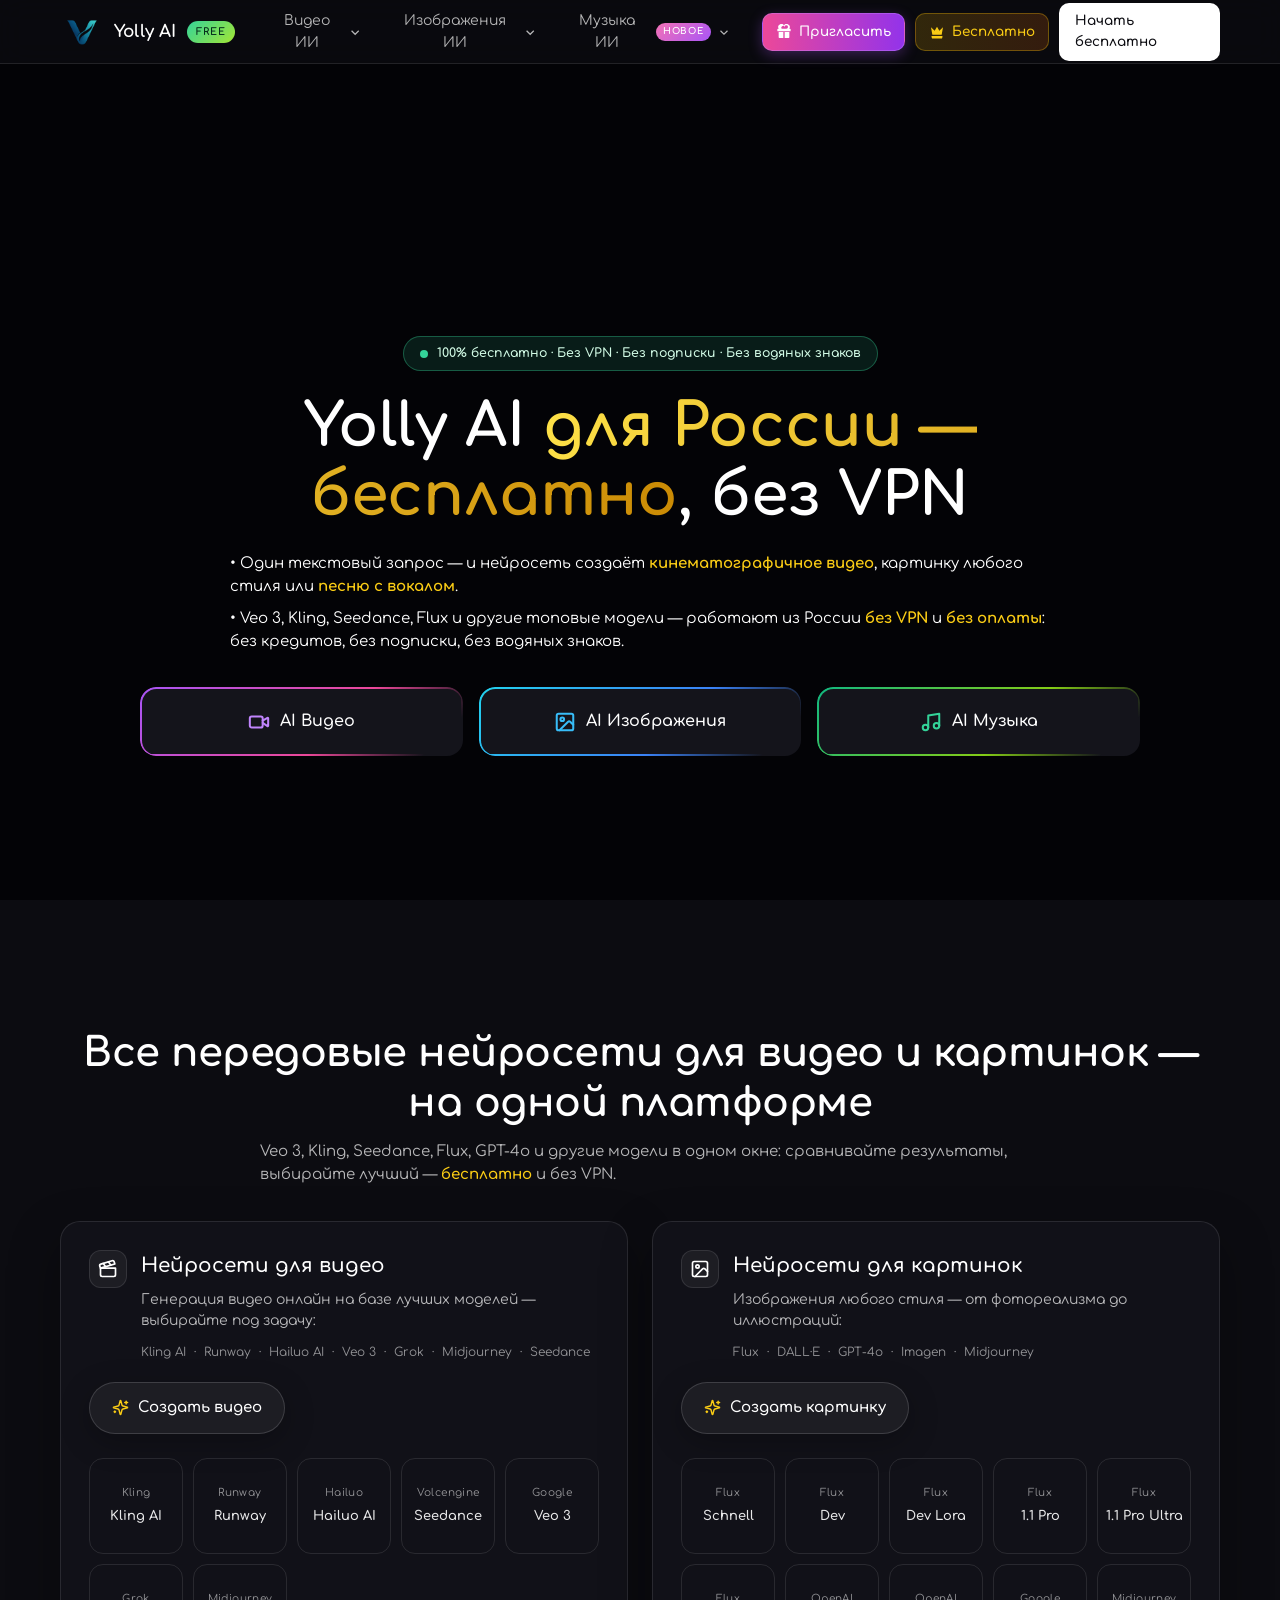
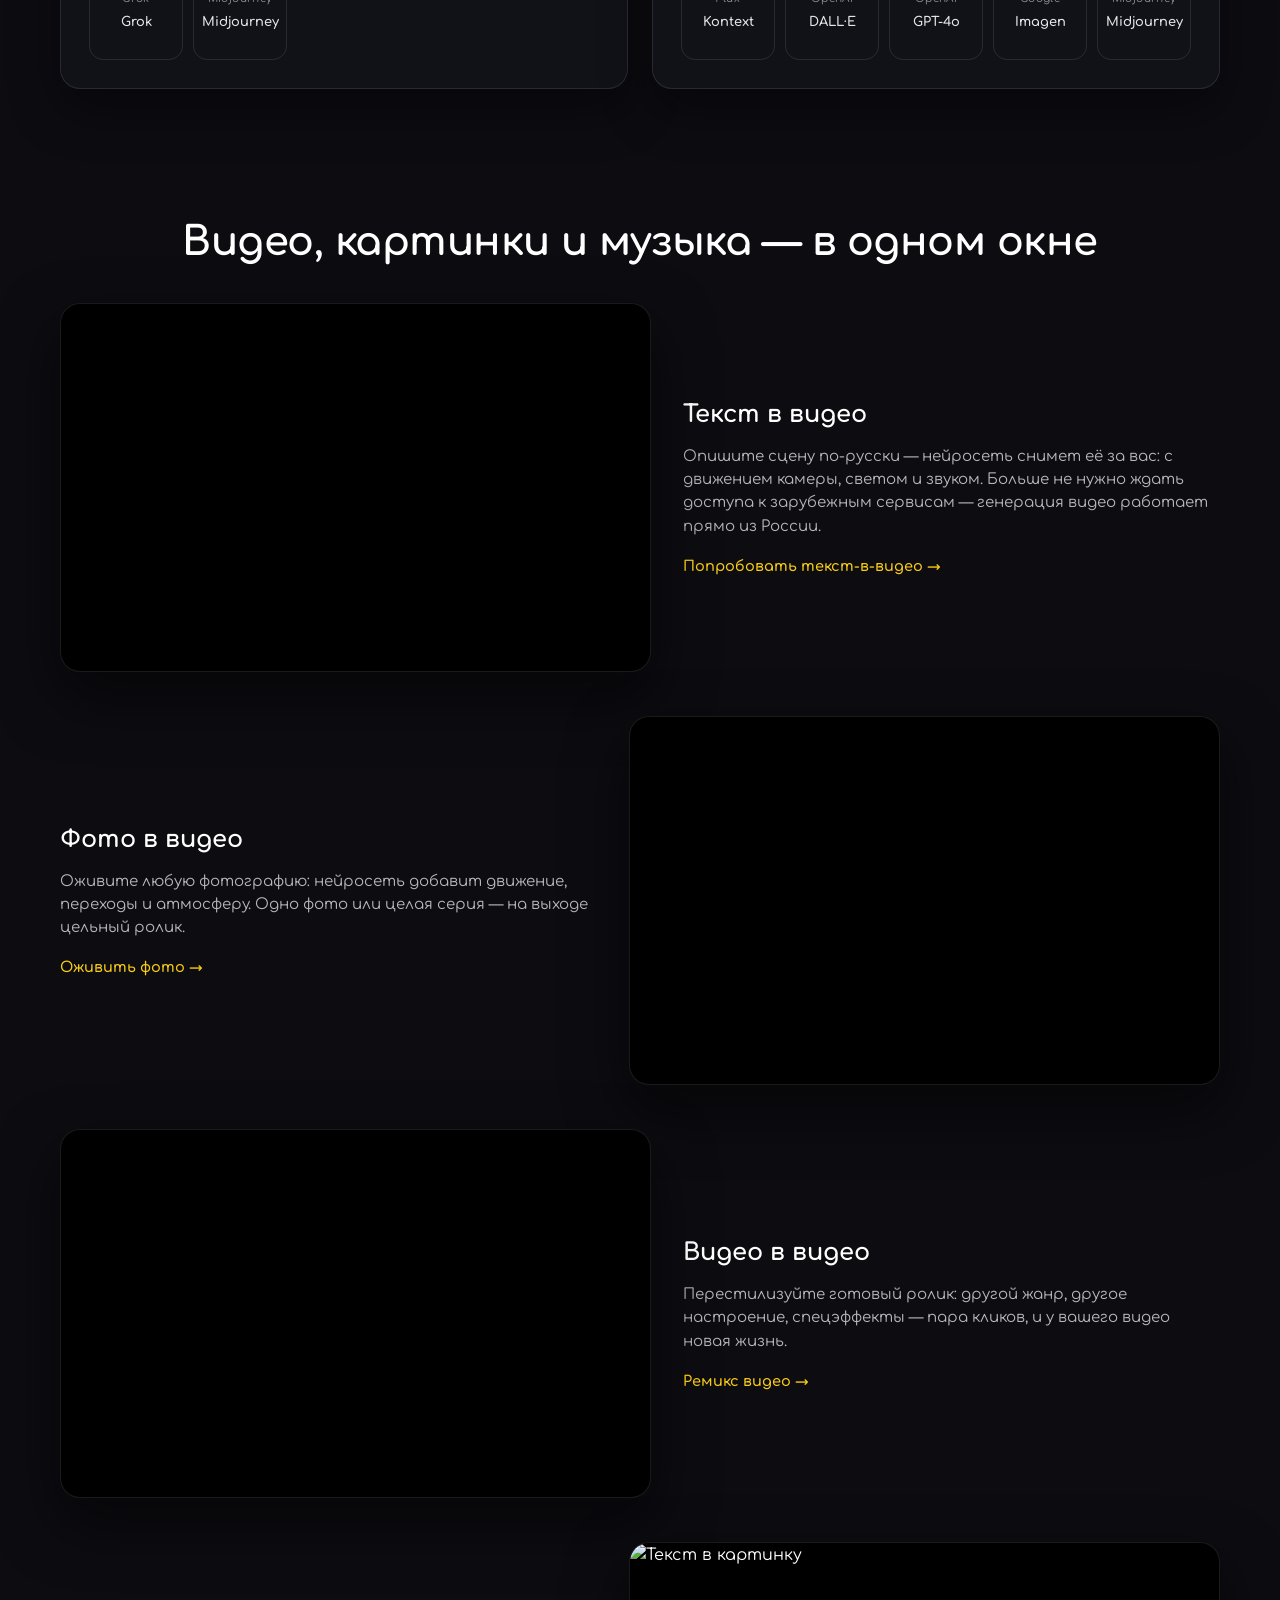
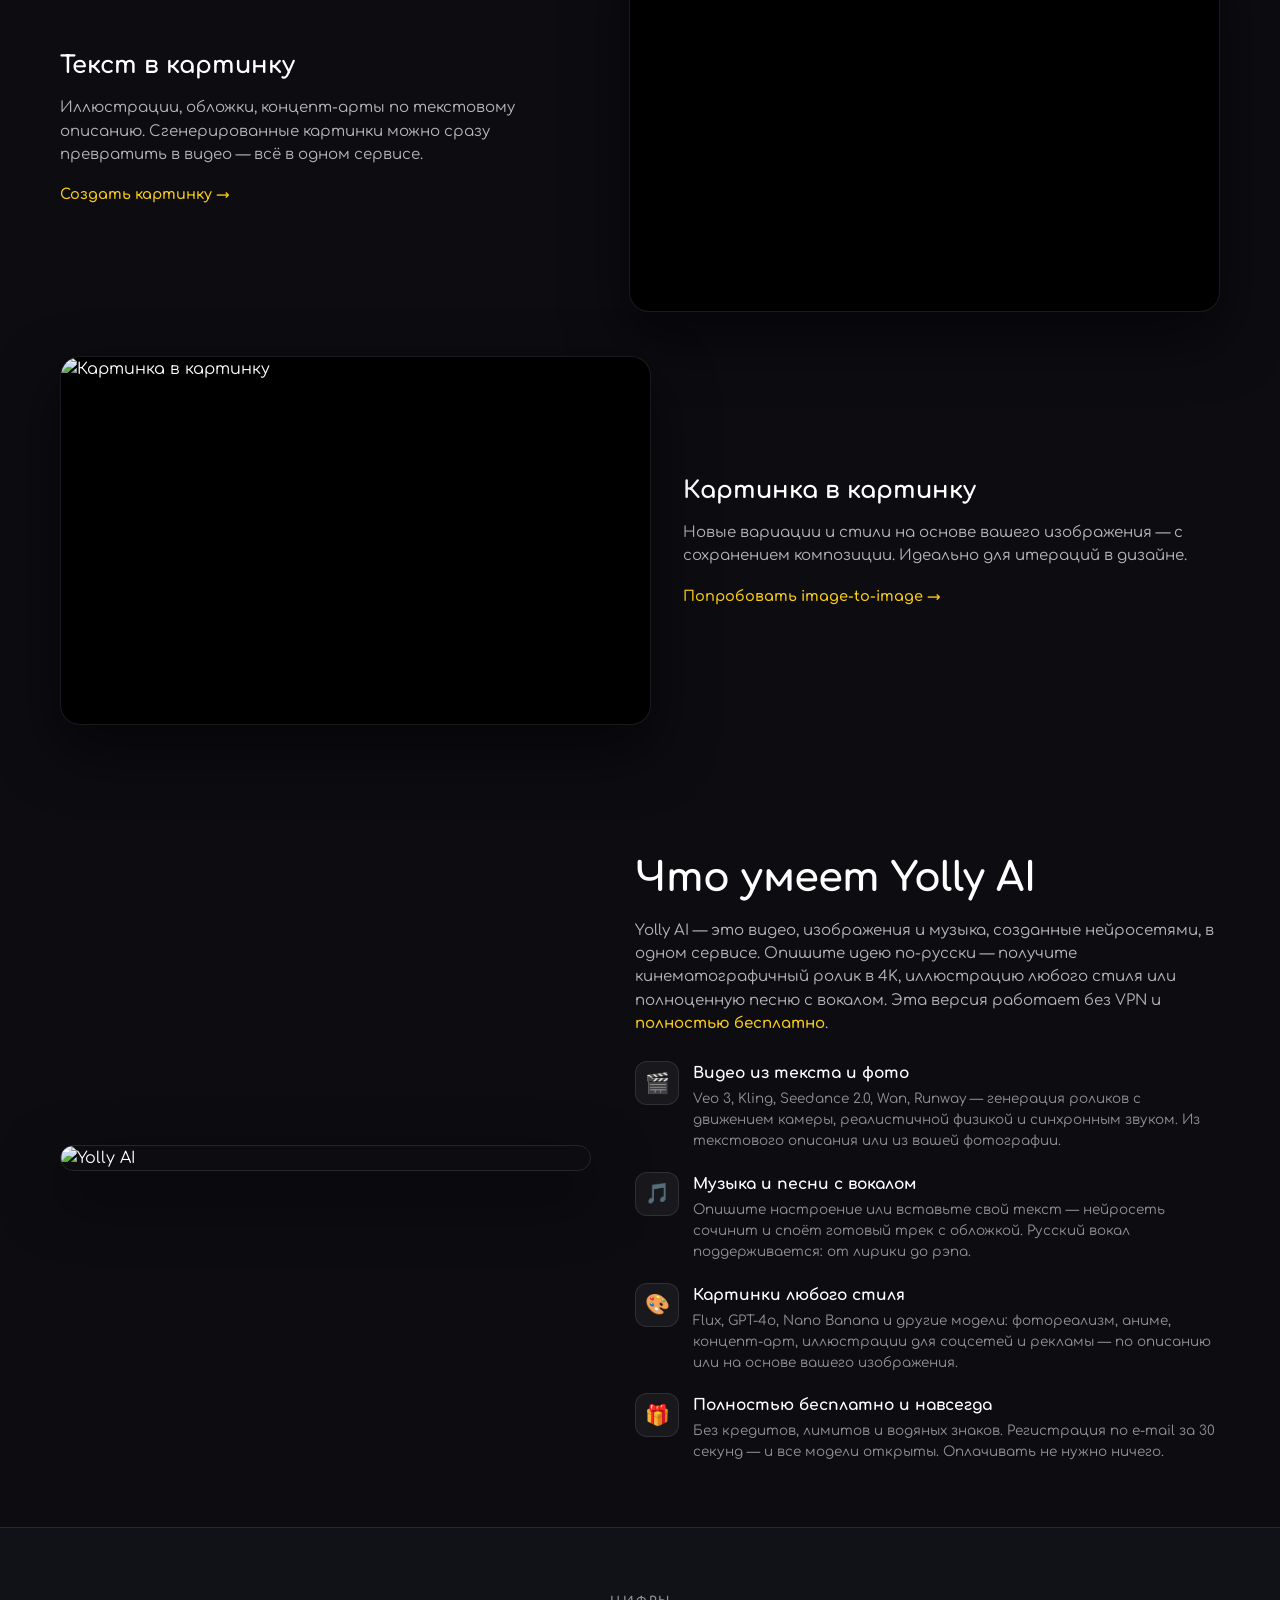
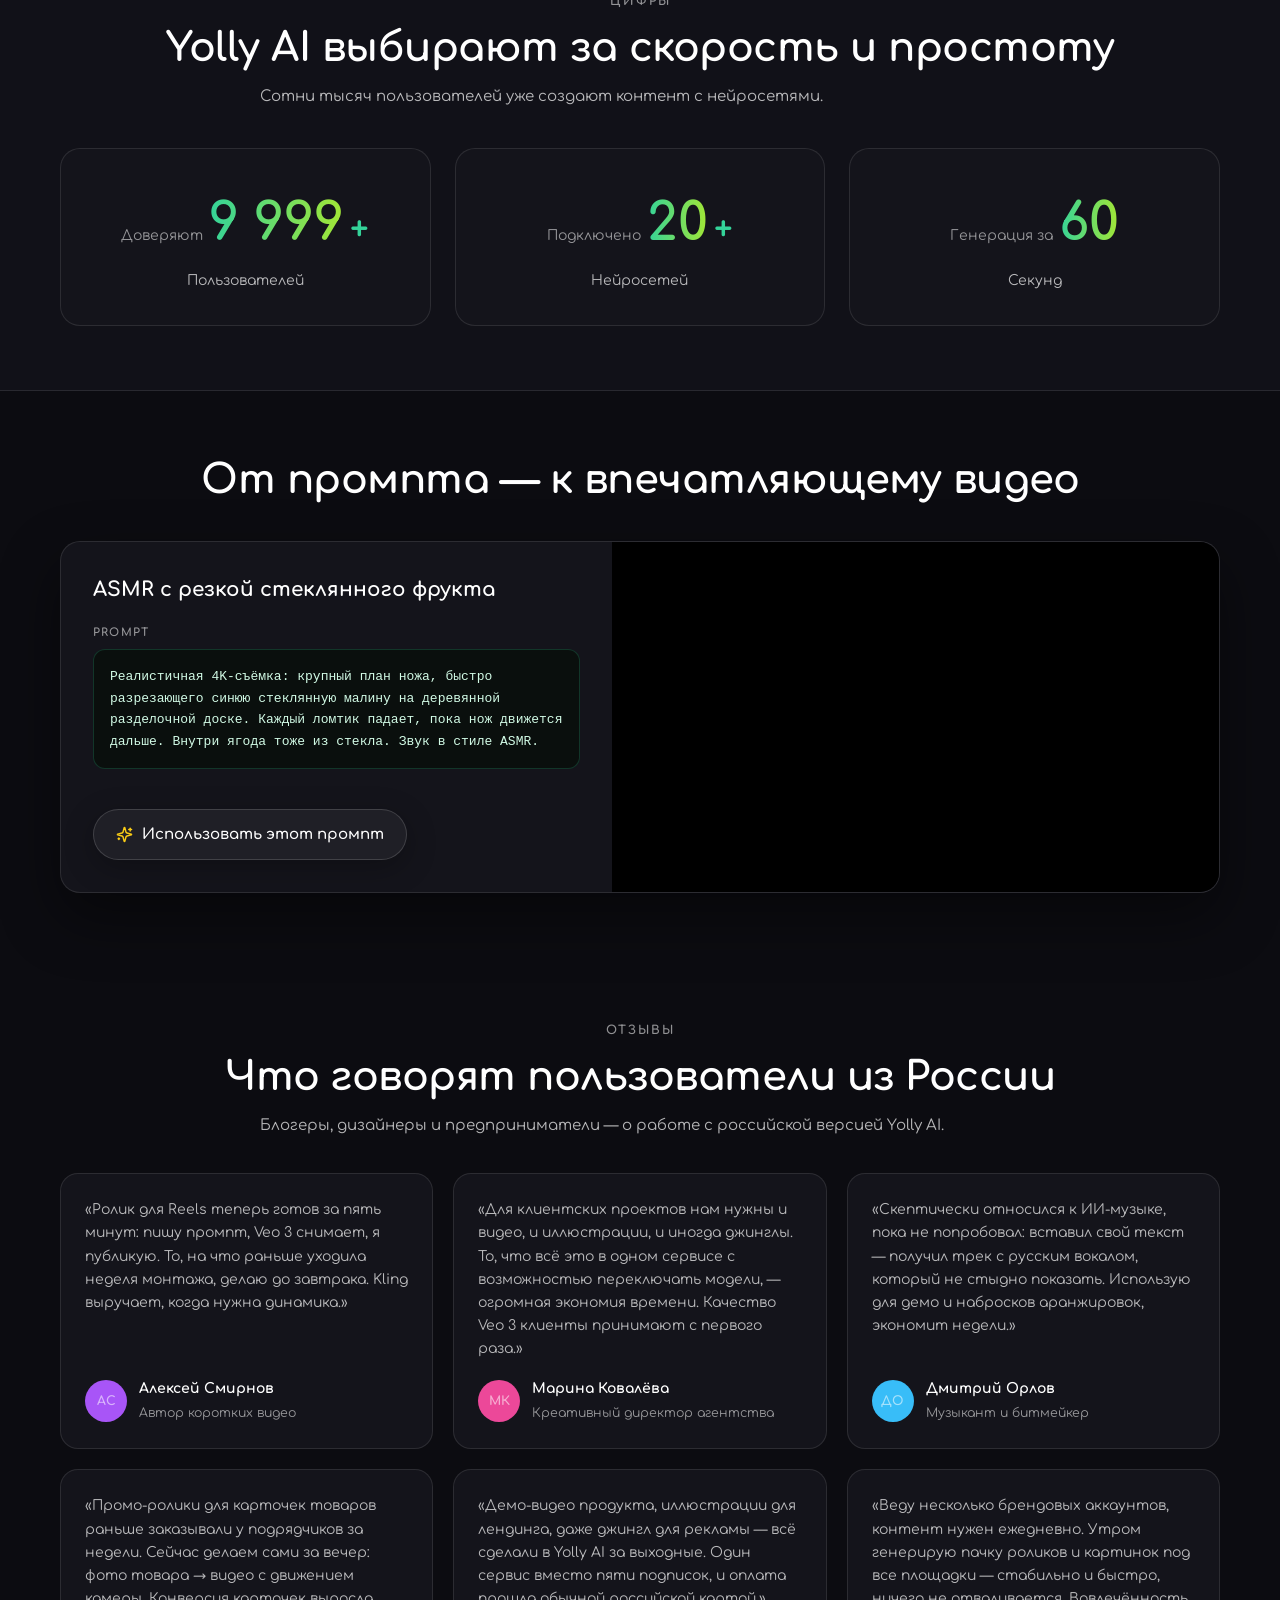
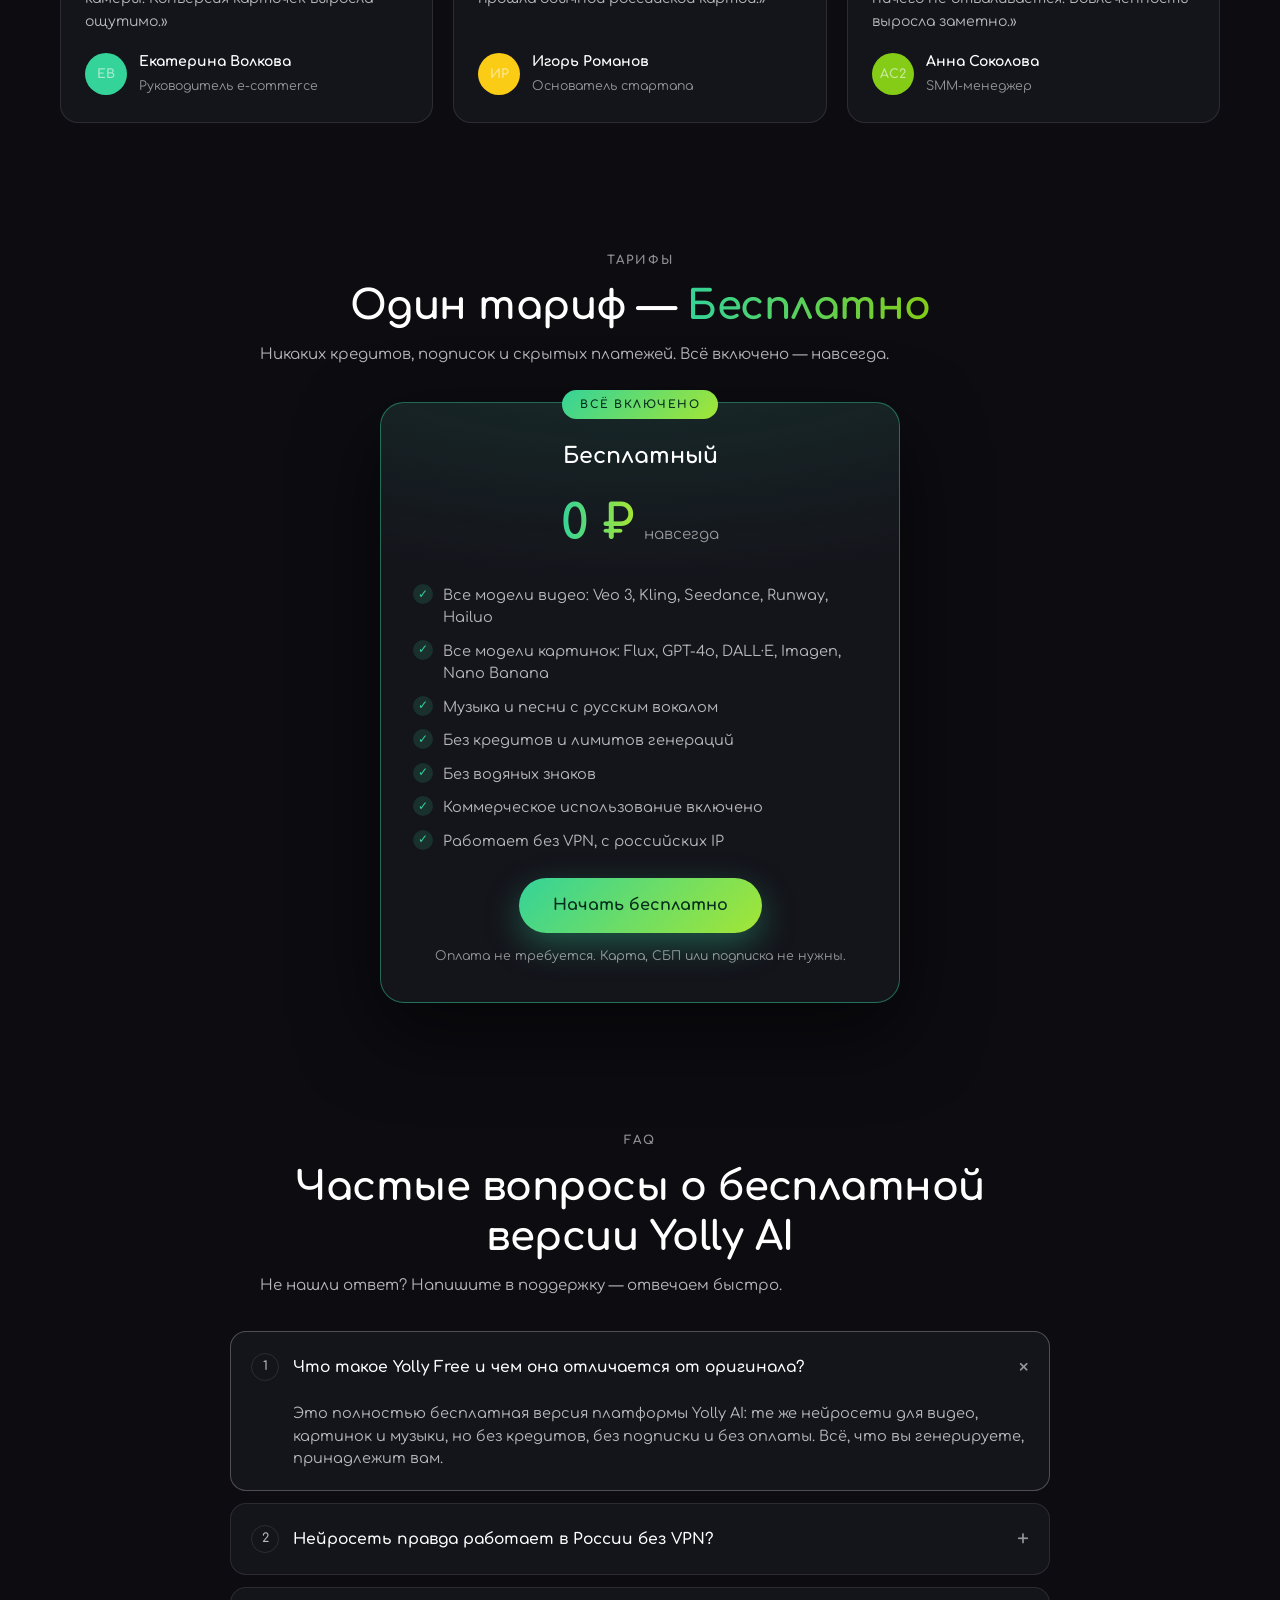
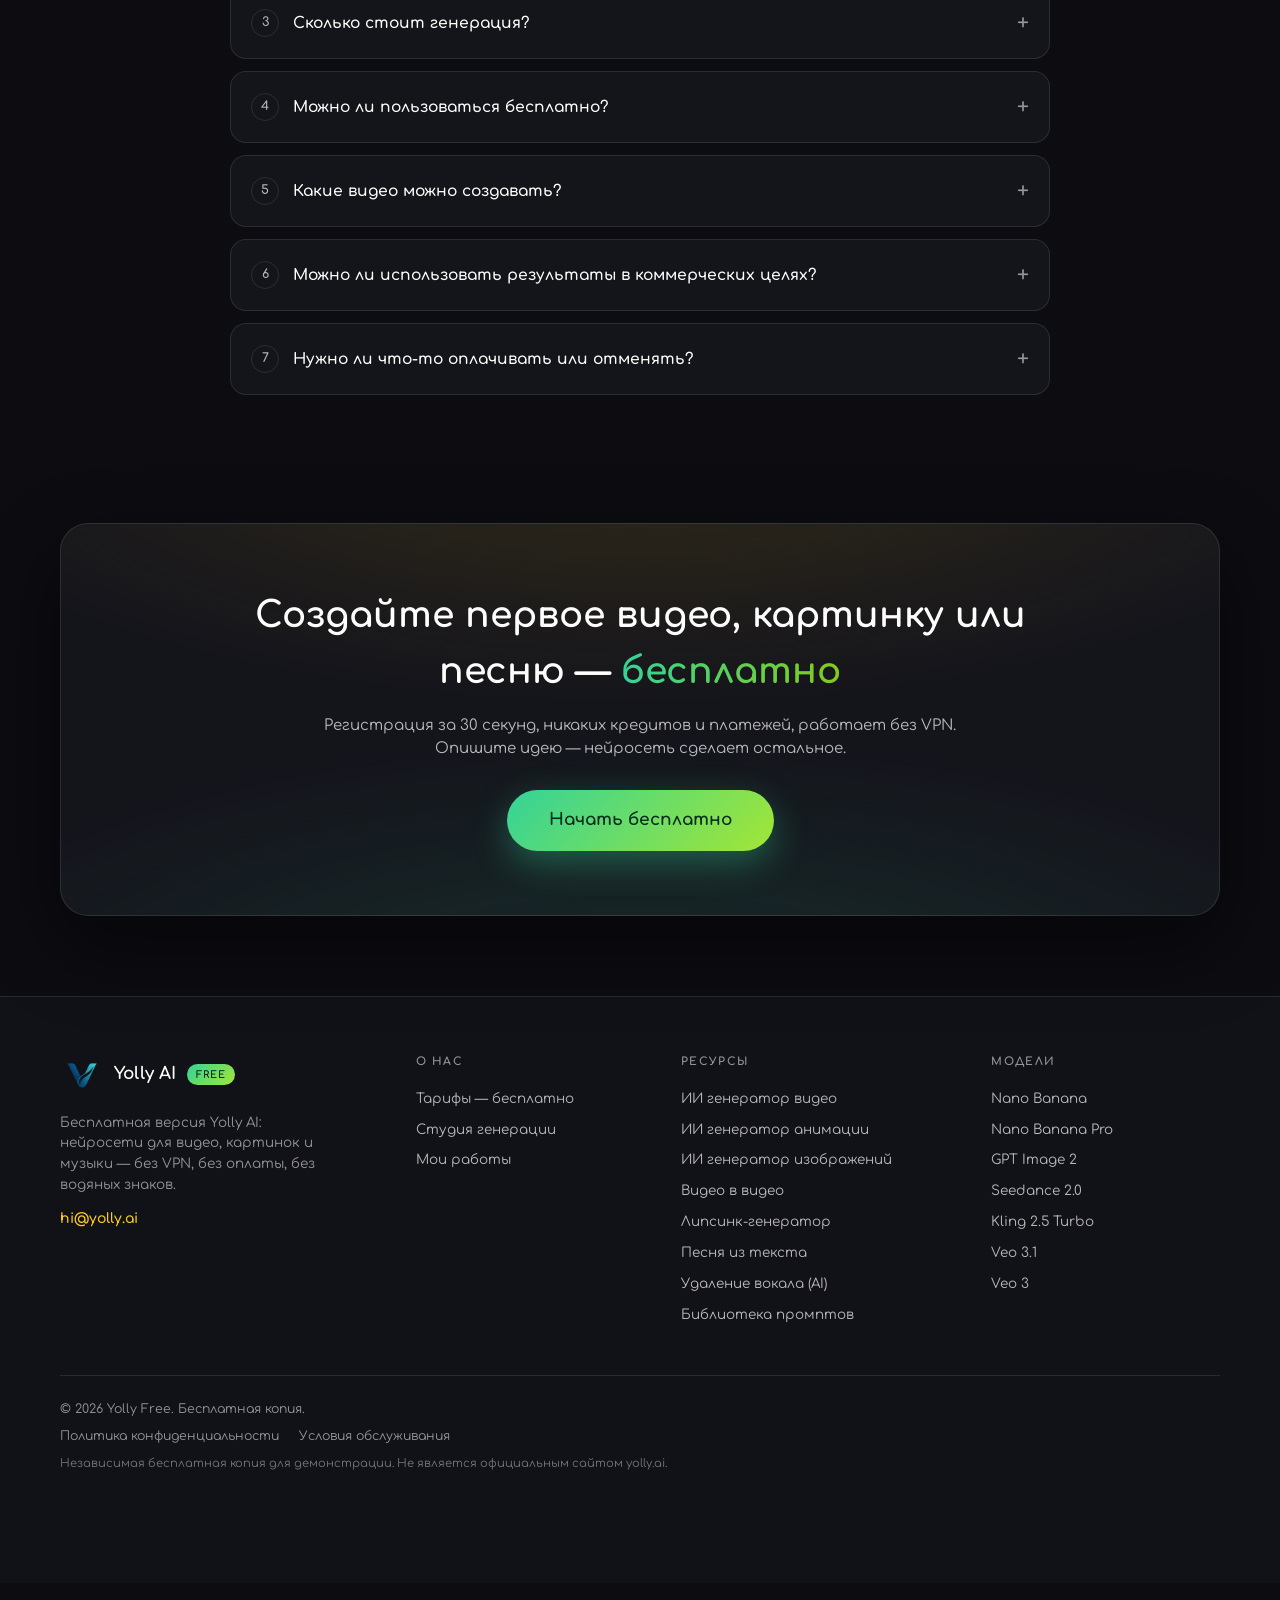
==== index.html @ 63162deb "Yolly Free site (static, free version)" ====
<!DOCTYPE html>
<html lang="ru">
<head>
<meta charset="UTF-8">
<meta name="viewport" content="width=device-width, initial-scale=1.0">
<title>Yolly AI — бесплатно: нейросети для видео, картинок и музыки — без VPN</title>
<meta name="description" content="Полностью бесплатная версия Yolly AI: генерация видео, картинок и музыки нейросетями — без VPN, без оплаты, без кредитов и без водяных знаков. Veo 3, Kling, Seedance, Flux и другие модели.">
<link rel="icon" href="/favicon.ico">
<link rel="preconnect" href="https://fonts.googleapis.com">
<link rel="preconnect" href="https://fonts.gstatic.com" crossorigin>
<link href="https://fonts.googleapis.com/css2?family=Comfortaa:wght@300;400;500;600;700&display=swap" rel="stylesheet">
<link rel="stylesheet" href="/css/style.css">
</head>
<body class="min-h-screen overflow-x-hidden">

<!-- ======================= HEADER ======================= -->
<header class="site-header">
  <div class="container header-inner">
    <a class="logo" href="/">
      <img src="/logo.png" alt="Yolly AI" class="logo-img">
      <span class="logo-name">Yolly AI</span>
      <span class="logo-free">FREE</span>
    </a>

    <nav class="main-nav" id="mainNav">
      <div class="nav-item has-drop">
        <button class="nav-link nav-drop-toggle" type="button">Видео ИИ
          <svg class="caret" viewBox="0 0 24 24" fill="none" stroke="currentColor" stroke-width="2"><path d="m6 9 6 6 6-6"/></svg>
        </button>
        <div class="mega">
          <div class="mega-col">
            <div class="mega-title">Генераторы</div>
            <a href="/studio.html">ИИ-генератор видео</a>
            <a href="/studio.html">ИИ-генератор анимации</a>
            <a href="/studio.html">ИИ-генератор музыкальных клипов <span class="chip-new">НОВОЕ</span></a>
          </div>
          <div class="mega-col">
            <div class="mega-title">Модели</div>
            <a href="/studio.html">Minimax H3 <span class="chip-new">НОВОЕ</span></a>
            <a href="/studio.html">Seedance 2 <span class="chip-new">НОВОЕ</span></a>
            <a href="/studio.html">Seedance 2 Mini <span class="chip-new">НОВОЕ</span></a>
            <a href="/studio.html">Seedance 1.5 Pro</a>
            <a href="/studio.html">Veo 3.1</a>
            <a href="/studio.html">Sora 2</a>
            <a href="/studio.html">Grok Imagine</a>
          </div>
          <div class="mega-col">
            <div class="mega-title">Редактирование и синхронизация</div>
            <a href="/studio.html">Имитация движений</a>
            <a href="/studio.html">ИИ-синхронизация губ</a>
          </div>
        </div>
      </div>

      <div class="nav-item has-drop">
        <button class="nav-link nav-drop-toggle" type="button">Изображения ИИ
          <svg class="caret" viewBox="0 0 24 24" fill="none" stroke="currentColor" stroke-width="2"><path d="m6 9 6 6 6-6"/></svg>
        </button>
        <div class="mega">
          <div class="mega-col">
            <div class="mega-title">Генераторы</div>
            <a href="/studio.html">ИИ-генератор изображений</a>
            <a href="/studio.html">Библиотека промптов <span class="chip-new">НОВОЕ</span></a>
          </div>
          <div class="mega-col">
            <div class="mega-title">Модели</div>
            <a href="/studio.html">Nano Banana 2.1</a>
            <a href="/studio.html">Nano Banana 2</a>
            <a href="/studio.html">GPT Image 2</a>
            <a href="/studio.html">Nano Banana Pro</a>
            <a href="/studio.html">Nano Banana</a>
          </div>
          <div class="mega-col">
            <div class="mega-title">Инструменты</div>
            <a href="/studio.html">Удаление фона <span class="chip-new">НОВОЕ</span></a>
          </div>
          <div class="mega-col">
            <div class="mega-title">Эффекты</div>
            <a href="/studio.html">3D-фигурки</a>
            <a href="/studio.html">ИИ-маскот</a>
          </div>
        </div>
      </div>

      <div class="nav-item has-drop">
        <button class="nav-link nav-drop-toggle" type="button">Музыка ИИ <span class="chip-new">НОВОЕ</span>
          <svg class="caret" viewBox="0 0 24 24" fill="none" stroke="currentColor" stroke-width="2"><path d="m6 9 6 6 6-6"/></svg>
        </button>
        <div class="mega">
          <div class="mega-col">
            <div class="mega-title">Генераторы</div>
            <a href="/studio.html">ИИ-генератор музыки</a>
          </div>
          <div class="mega-col">
            <div class="mega-title">Инструменты</div>
            <a href="/studio.html">ИИ-удаление вокала</a>
            <a href="/studio.html">ИИ-мастеринг <span class="chip-new">НОВОЕ</span></a>
            <a href="/studio.html">ИИ-генератор музыкальных клипов <span class="chip-new">НОВОЕ</span></a>
          </div>
        </div>
      </div>
    </nav>

    <div class="header-actions">
      <a class="btn-invite" href="#pricing" title="Пригласить">
        <svg viewBox="0 0 24 24" fill="currentColor"><path d="M20 12v8a1 1 0 01-1 1h-6v-9h7zm-9 9H5a1 1 0 01-1-1v-8h7v9zM21 7a1 1 0 011 1v2a1 1 0 01-1 1h-9V7h3.5a2.5 2.5 0 10-2.45-3H12l.9-.02A2.5 2.5 0 108.5 7H12v4H3a1 1 0 01-1-1V8a1 1 0 011-1h1.05A4.5 4.5 0 0112 2.2 4.5 4.5 0 0119.95 7H21z"/></svg>
        <span class="hide-xs">Пригласить</span>
      </a>
      <a class="btn-free" href="#pricing">
        <svg viewBox="0 0 24 24" fill="currentColor"><path d="M5 16L3 5l5.5 5L12 4l3.5 6L21 5l-2 11H5zm-.6 2h15.2c.4 0 .8.3.8.7l-.8 2.6c-.1.2-.3.4-.6.4H5c-.3 0-.5-.2-.6-.4l-.8-2.6c0-.4.4-.7.8-.7z"/></svg>
        <span class="hide-xs">Бесплатно</span>
      </a>
      <a class="btn-login" href="/studio.html">Начать бесплатно</a>
      <button class="burger" id="burger" type="button" aria-label="Меню"><span></span><span></span><span></span></button>
    </div>
  </div>
</header>

<div class="min-h-screen pt-16">
<main class="overflow-x-hidden">

  <!-- hero background video -->
  <div class="hero-bg">
    <video src="https://public.yolly.ai/background-1080.mp4" autoplay muted loop playsinline preload="auto"
           style="position:absolute;top:50%;left:50%;width:120%;height:120%;transform:translate(-50%,-50%);object-fit:cover;min-width:100vw;min-height:100vh"></video>
    <div class="hero-bg-overlay"></div>
  </div>

  <!-- ======================= HERO ======================= -->
  <section class="hero">
    <div class="container hero-inner">
      <div class="hero-badge">
        <span class="pulse-dot"></span> 100% бесплатно · Без VPN · Без подписки · Без водяных знаков
      </div>
      <h1 class="hero-title">Yolly AI <span class="grad-yellow">для России — бесплатно</span>, без VPN</h1>
      <div class="hero-points">
        <div>• Один текстовый запрос — и нейросеть создаёт <b class="yl">кинематографичное видео</b>, картинку любого стиля или <b class="yl">песню с вокалом</b>.</div>
        <div>• Veo 3, Kling, Seedance, Flux и другие топовые модели — работают из России <b class="yl">без VPN</b> и <b class="yl">без оплаты</b>: без кредитов, без подписки, без водяных знаков.</div>
      </div>
      <div class="hero-cards">
        <a class="hero-flow-card" style="--c1:#a855f7;--c2:#ec4899;--accent:#c084fc" href="/studio.html">
          <div class="hero-flow-content">
            <svg viewBox="0 0 24 24" fill="none" stroke="currentColor" stroke-width="2.2" stroke-linecap="round" stroke-linejoin="round" class="h-5 w-5" style="color:#c084fc"><path d="m16 13 5.223 3.482a.5.5 0 0 0 .777-.416V7.87a.5.5 0 0 0-.752-.432L16 10.5"/><rect x="2" y="6" width="14" height="12" rx="2"/></svg>
            <span>AI Видео</span>
          </div>
        </a>
        <a class="hero-flow-card" style="--c1:#22d3ee;--c2:#3b82f6;--accent:#38bdf8" href="/studio.html">
          <div class="hero-flow-content">
            <svg viewBox="0 0 24 24" fill="none" stroke="currentColor" stroke-width="2.2" stroke-linecap="round" stroke-linejoin="round" class="h-5 w-5" style="color:#38bdf8"><rect width="18" height="18" x="3" y="3" rx="2" ry="2"/><circle cx="9" cy="9" r="2"/><path d="m21 15-3.086-3.086a2 2 0 0 0-2.828 0L6 21"/></svg>
            <span>AI Изображения</span>
          </div>
        </a>
        <a class="hero-flow-card" style="--c1:#10b981;--c2:#84cc16;--accent:#34d399" href="/studio.html">
          <div class="hero-flow-content">
            <svg viewBox="0 0 24 24" fill="none" stroke="currentColor" stroke-width="2.2" stroke-linecap="round" stroke-linejoin="round" class="h-5 w-5" style="color:#34d399"><path d="M9 18V5l12-2v13"/><circle cx="6" cy="18" r="3"/><circle cx="18" cy="16" r="3"/></svg>
            <span>AI Музыка</span>
          </div>
        </a>
      </div>
    </div>
  </section>

  <!-- ======================= MODELS ======================= -->
  <section class="section">
    <div class="container">
      <h2 class="h2 center">Все передовые нейросети для видео и картинок — <br class="br-lg">на одной платформе</h2>
      <p class="section-sub">Veo 3, Kling, Seedance, Flux, GPT-4o и другие модели в одном окне: сравнивайте результаты, выбирайте лучший — <span class="yl">бесплатно</span> и без VPN.</p>

      <div class="models-grid">
        <div class="model-card grad-video">
          <div class="model-card-head">
            <div class="icon-box">
              <svg viewBox="0 0 24 24" fill="none" stroke="currentColor" stroke-width="2" stroke-linecap="round" stroke-linejoin="round"><path d="M20.2 6 3 11l-.9-2.4c-.3-1.1.3-2.2 1.3-2.5l13.5-4c1.1-.3 2.2.3 2.5 1.3Z"/><path d="m6.2 5.3 3.1 3.9"/><path d="m12.4 3.4 3.1 4"/><path d="M3 11h18v8a2 2 0 0 1-2 2H5a2 2 0 0 1-2-2Z"/></svg>
            </div>
            <div>
              <h3>Нейросети для видео</h3>
              <p>Генерация видео онлайн на базе лучших моделей — выбирайте под задачу:</p>
              <div class="tiny">Kling AI&nbsp;&nbsp;·&nbsp;&nbsp;Runway&nbsp;&nbsp;·&nbsp;&nbsp;Hailuo AI&nbsp;&nbsp;·&nbsp;&nbsp;Veo 3&nbsp;&nbsp;·&nbsp;&nbsp;Grok&nbsp;&nbsp;·&nbsp;&nbsp;Midjourney&nbsp;&nbsp;·&nbsp;&nbsp;Seedance</div>
            </div>
          </div>
          <a class="pill-btn" href="/studio.html">
            <svg viewBox="0 0 24 24" fill="none" stroke="currentColor" stroke-width="2" stroke-linecap="round" stroke-linejoin="round" class="spark text-yl"><path d="M9.937 15.5A2 2 0 0 0 8.5 14.063l-6.135-1.582a.5.5 0 0 1 0-.962L8.5 9.936A2 2 0 0 0 9.937 8.5l1.582-6.135a.5.5 0 0 1 .963 0L14.063 8.5A2 2 0 0 0 15.5 9.937l6.135 1.581a.5.5 0 0 1 0 .964L15.5 14.063a2 2 0 0 0-1.437 1.437l-1.582 6.135a.5.5 0 0 1-.963 0z"/><path d="M20 3v4"/><path d="M22 5h-4"/><path d="M4 17v2"/><path d="M5 18H3"/></svg>
            Создать видео
          </a>
          <div class="chips chips-5">
            <a href="/studio.html" class="chip"><span class="chip-brand">Kling</span><span class="chip-name">Kling AI</span></a>
            <a href="/studio.html" class="chip"><span class="chip-brand">Runway</span><span class="chip-name">Runway</span></a>
            <a href="/studio.html" class="chip"><span class="chip-brand">Hailuo</span><span class="chip-name">Hailuo AI</span></a>
            <a href="/studio.html" class="chip"><span class="chip-brand">Volcengine</span><span class="chip-name">Seedance</span></a>
            <a href="/studio.html" class="chip"><span class="chip-brand">Google</span><span class="chip-name">Veo 3</span></a>
            <a href="/studio.html" class="chip"><span class="chip-brand">Grok</span><span class="chip-name">Grok</span></a>
            <a href="/studio.html" class="chip"><span class="chip-brand">Midjourney</span><span class="chip-name">Midjourney</span></a>
          </div>
        </div>

        <div class="model-card grad-image">
          <div class="model-card-head">
            <div class="icon-box">
              <svg viewBox="0 0 24 24" fill="none" stroke="currentColor" stroke-width="2" stroke-linecap="round" stroke-linejoin="round"><rect width="18" height="18" x="3" y="3" rx="2" ry="2"/><circle cx="9" cy="9" r="2"/><path d="m21 15-3.086-3.086a2 2 0 0 0-2.828 0L6 21"/></svg>
            </div>
            <div>
              <h3>Нейросети для картинок</h3>
              <p>Изображения любого стиля — от фотореализма до иллюстраций:</p>
              <div class="tiny">Flux&nbsp;&nbsp;·&nbsp;&nbsp;DALL·E&nbsp;&nbsp;·&nbsp;&nbsp;GPT‑4o&nbsp;&nbsp;·&nbsp;&nbsp;Imagen&nbsp;&nbsp;·&nbsp;&nbsp;Midjourney</div>
            </div>
          </div>
          <a class="pill-btn" href="/studio.html">
            <svg viewBox="0 0 24 24" fill="none" stroke="currentColor" stroke-width="2" stroke-linecap="round" stroke-linejoin="round" class="spark text-yl"><path d="M9.937 15.5A2 2 0 0 0 8.5 14.063l-6.135-1.582a.5.5 0 0 1 0-.962L8.5 9.936A2 2 0 0 0 9.937 8.5l1.582-6.135a.5.5 0 0 1 .963 0L14.063 8.5A2 2 0 0 0 15.5 9.937l6.135 1.581a.5.5 0 0 1 0 .964L15.5 14.063a2 2 0 0 0-1.437 1.437l-1.582 6.135a.5.5 0 0 1-.963 0z"/><path d="M20 3v4"/><path d="M22 5h-4"/><path d="M4 17v2"/><path d="M5 18H3"/></svg>
            Создать картинку
          </a>
          <div class="chips chips-5">
            <a href="/studio.html" class="chip"><span class="chip-brand">Flux</span><span class="chip-name">Schnell</span></a>
            <a href="/studio.html" class="chip"><span class="chip-brand">Flux</span><span class="chip-name">Dev</span></a>
            <a href="/studio.html" class="chip"><span class="chip-brand">Flux</span><span class="chip-name">Dev Lora</span></a>
            <a href="/studio.html" class="chip"><span class="chip-brand">Flux</span><span class="chip-name">1.1 Pro</span></a>
            <a href="/studio.html" class="chip"><span class="chip-brand">Flux</span><span class="chip-name">1.1 Pro Ultra</span></a>
            <a href="/studio.html" class="chip"><span class="chip-brand">Flux</span><span class="chip-name">Kontext</span></a>
            <a href="/studio.html" class="chip"><span class="chip-brand">OpenAI</span><span class="chip-name">DALL·E</span></a>
            <a href="/studio.html" class="chip"><span class="chip-brand">OpenAI</span><span class="chip-name">GPT-4o</span></a>
            <a href="/studio.html" class="chip"><span class="chip-brand">Google</span><span class="chip-name">Imagen</span></a>
            <a href="/studio.html" class="chip"><span class="chip-brand">Midjourney</span><span class="chip-name">Midjourney</span></a>
          </div>
        </div>
      </div>
    </div>
  </section>

  <!-- ======================= FEATURES ======================= -->
  <section class="section">
    <div class="container">
      <h2 class="h2 center">Видео, картинки и музыка — в одном окне</h2>

      <div class="features">
        <article class="feature reveal">
          <div class="feature-media">
            <video src="https://public.yolly.ai/text-to-video.webm" autoplay muted loop playsinline preload="metadata"></video>
          </div>
          <div class="feature-body">
            <h3>Текст в видео</h3>
            <p>Опишите сцену по-русски — нейросеть снимет её за вас: с движением камеры, светом и звуком. Больше не нужно ждать доступа к зарубежным сервисам — генерация видео работает прямо из России.</p>
            <a class="link-arrow" href="/studio.html">Попробовать текст-в-видео →</a>
          </div>
        </article>

        <article class="feature feature-rev reveal">
          <div class="feature-media">
            <video src="https://public.yolly.ai/photo-to-video.webm" autoplay muted loop playsinline preload="metadata"></video>
          </div>
          <div class="feature-body">
            <h3>Фото в видео</h3>
            <p>Оживите любую фотографию: нейросеть добавит движение, переходы и атмосферу. Одно фото или целая серия — на выходе цельный ролик.</p>
            <a class="link-arrow" href="/studio.html">Оживить фото →</a>
          </div>
        </article>

        <article class="feature reveal">
          <div class="feature-media">
            <video src="https://public.yolly.ai/video-to-video.webm" autoplay muted loop playsinline preload="metadata"></video>
          </div>
          <div class="feature-body">
            <h3>Видео в видео</h3>
            <p>Перестилизуйте готовый ролик: другой жанр, другое настроение, спецэффекты — пара кликов, и у вашего видео новая жизнь.</p>
            <a class="link-arrow" href="/studio.html">Ремикс видео →</a>
          </div>
        </article>

        <article class="feature feature-rev reveal">
          <div class="feature-media">
            <img src="https://public.yolly.ai/text-to-image.png" alt="Текст в картинку" loading="lazy">
          </div>
          <div class="feature-body">
            <h3>Текст в картинку</h3>
            <p>Иллюстрации, обложки, концепт-арты по текстовому описанию. Сгенерированные картинки можно сразу превратить в видео — всё в одном сервисе.</p>
            <a class="link-arrow" href="/studio.html">Создать картинку →</a>
          </div>
        </article>

        <article class="feature reveal">
          <div class="feature-media">
            <img src="https://public.yolly.ai/image-to-image.jpg" alt="Картинка в картинку" loading="lazy">
          </div>
          <div class="feature-body">
            <h3>Картинка в картинку</h3>
            <p>Новые вариации и стили на основе вашего изображения — с сохранением композиции. Идеально для итераций в дизайне.</p>
            <a class="link-arrow" href="/studio.html">Попробовать image-to-image →</a>
          </div>
        </article>
      </div>
    </div>
  </section>

  <!-- ======================= WHAT ======================= -->
  <section class="section">
    <div class="container what-grid">
      <div class="what-media reveal">
        <img src="https://public.yolly.ai/aivideogen.png" alt="Yolly AI" loading="lazy">
      </div>
      <div class="what-body">
        <h2 class="h2">Что умеет Yolly AI</h2>
        <p class="what-text">Yolly AI — это видео, изображения и музыка, созданные нейросетями, в одном сервисе. Опишите идею по-русски — получите кинематографичный ролик в 4K, иллюстрацию любого стиля или полноценную песню с вокалом. Эта версия работает без VPN и <span class="yl">полностью бесплатно</span>.</p>
        <ul class="what-list">
          <li>
            <div class="what-item-icon">🎬</div>
            <div>
              <b>Видео из текста и фото</b>
              <p>Veo 3, Kling, Seedance 2.0, Wan, Runway — генерация роликов с движением камеры, реалистичной физикой и синхронным звуком. Из текстового описания или из вашей фотографии.</p>
            </div>
          </li>
          <li>
            <div class="what-item-icon">🎵</div>
            <div>
              <b>Музыка и песни с вокалом</b>
              <p>Опишите настроение или вставьте свой текст — нейросеть сочинит и споёт готовый трек с обложкой. Русский вокал поддерживается: от лирики до рэпа.</p>
            </div>
          </li>
          <li>
            <div class="what-item-icon">🎨</div>
            <div>
              <b>Картинки любого стиля</b>
              <p>Flux, GPT-4o, Nano Banana и другие модели: фотореализм, аниме, концепт-арт, иллюстрации для соцсетей и рекламы — по описанию или на основе вашего изображения.</p>
            </div>
          </li>
          <li>
            <div class="what-item-icon">🎁</div>
            <div>
              <b>Полностью бесплатно и навсегда</b>
              <p>Без кредитов, лимитов и водяных знаков. Регистрация по e-mail за 30 секунд — и все модели открыты. Оплачивать не нужно ничего.</p>
            </div>
          </li>
        </ul>
      </div>
    </div>
  </section>

  <!-- ======================= STATS ======================= -->
  <section class="section stats-section">
    <div class="container">
      <div class="stats-kicker">Цифры</div>
      <h2 class="h2 center">Yolly AI выбирают за скорость и простоту</h2>
      <p class="section-sub">Сотни тысяч пользователей уже создают контент с нейросетями.</p>
      <div class="stats">
        <div class="stat reveal">
          <div class="stat-top"><span class="stat-pre">Доверяют</span><span class="stat-num" data-count="9999">0</span><span class="stat-plus">+</span></div>
          <div class="stat-label">Пользователей</div>
        </div>
        <div class="stat reveal">
          <div class="stat-top"><span class="stat-pre">Подключено</span><span class="stat-num" data-count="20">0</span><span class="stat-plus">+</span></div>
          <div class="stat-label">Нейросетей</div>
        </div>
        <div class="stat reveal">
          <div class="stat-top"><span class="stat-pre">Генерация за</span><span class="stat-num" data-count="60">0</span></div>
          <div class="stat-label">Секунд</div>
        </div>
      </div>
    </div>
  </section>

  <!-- ======================= PROMPT CAROUSEL ======================= -->
  <section class="section">
    <div class="container">
      <h2 class="h2 center">От промпта — к впечатляющему видео</h2>
      <div class="prompt-card reveal">
        <div class="prompt-left">
          <h3>ASMR с резкой стеклянного фрукта</h3>
          <div class="prompt-label">Prompt</div>
          <pre class="prompt-code">Реалистичная 4K-съёмка: крупный план ножа, быстро разрезающего синюю стеклянную малину на деревянной разделочной доске. Каждый ломтик падает, пока нож движется дальше. Внутри ягода тоже из стекла. Звук в стиле ASMR.</pre>
          <a class="pill-btn" id="usePrompt" href="#">
            <svg viewBox="0 0 24 24" fill="none" stroke="currentColor" stroke-width="2" stroke-linecap="round" stroke-linejoin="round" class="spark text-yl"><path d="M9.937 15.5A2 2 0 0 0 8.5 14.063l-6.135-1.582a.5.5 0 0 1 0-.962L8.5 9.936A2 2 0 0 0 9.937 8.5l1.582-6.135a.5.5 0 0 1 .963 0L14.063 8.5A2 2 0 0 0 15.5 9.937l6.135 1.581a.5.5 0 0 1 0 .964L15.5 14.063a2 2 0 0 0-1.437 1.437l-1.582 6.135a.5.5 0 0 1-.963 0z"/><path d="M20 3v4"/><path d="M22 5h-4"/><path d="M4 17v2"/><path d="M5 18H3"/></svg>
            Использовать этот промпт
          </a>
        </div>
        <div class="prompt-right">
          <video src="https://public.yolly.ai/Glass-fruit-slicing-ASMR.webm" autoplay muted loop playsinline preload="metadata"></video>
        </div>
      </div>
    </div>
  </section>

  <!-- ======================= REVIEWS ======================= -->
  <section class="section">
    <div class="container">
      <div class="stats-kicker">Отзывы</div>
      <h2 class="h2 center">Что говорят пользователи из России</h2>
      <p class="section-sub">Блогеры, дизайнеры и предприниматели — о работе с российской версией Yolly AI.</p>
      <div class="reviews">
        <div class="review reveal">
          <div class="review-quote">«Ролик для Reels теперь готов за пять минут: пишу промпт, Veo 3 снимает, я публикую. То, на что раньше уходила неделя монтажа, делаю до завтрака. Kling выручает, когда нужна динамика.»</div>
          <div class="review-author"><span class="avatar" style="--a:#a855f7">АС</span><div><b>Алексей Смирнов</b><span>Автор коротких видео</span></div></div>
        </div>
        <div class="review reveal">
          <div class="review-quote">«Для клиентских проектов нам нужны и видео, и иллюстрации, и иногда джинглы. То, что всё это в одном сервисе с возможностью переключать модели, — огромная экономия времени. Качество Veo 3 клиенты принимают с первого раза.»</div>
          <div class="review-author"><span class="avatar" style="--a:#ec4899">МК</span><div><b>Марина Ковалёва</b><span>Креативный директор агентства</span></div></div>
        </div>
        <div class="review reveal">
          <div class="review-quote">«Скептически относился к ИИ-музыке, пока не попробовал: вставил свой текст — получил трек с русским вокалом, который не стыдно показать. Использую для демо и набросков аранжировок, экономит недели.»</div>
          <div class="review-author"><span class="avatar" style="--a:#38bdf8">ДО</span><div><b>Дмитрий Орлов</b><span>Музыкант и битмейкер</span></div></div>
        </div>
        <div class="review reveal">
          <div class="review-quote">«Промо-ролики для карточек товаров раньше заказывали у подрядчиков за недели. Сейчас делаем сами за вечер: фото товара → видео с движением камеры. Конверсия карточек выросла ощутимо.»</div>
          <div class="review-author"><span class="avatar" style="--a:#34d399">ЕВ</span><div><b>Екатерина Волкова</b><span>Руководитель e-commerce</span></div></div>
        </div>
        <div class="review reveal">
          <div class="review-quote">«Демо-видео продукта, иллюстрации для лендинга, даже джингл для рекламы — всё сделали в Yolly AI за выходные. Один сервис вместо пяти подписок, и оплата прошла обычной российской картой.»</div>
          <div class="review-author"><span class="avatar" style="--a:#facc15">ИР</span><div><b>Игорь Романов</b><span>Основатель стартапа</span></div></div>
        </div>
        <div class="review reveal">
          <div class="review-quote">«Веду несколько брендовых аккаунтов, контент нужен ежедневно. Утром генерирую пачку роликов и картинок под все площадки — стабильно и быстро, ничего не отваливается. Вовлечённость выросла заметно.»</div>
          <div class="review-author"><span class="avatar" style="--a:#84cc16">АС2</span><div><b>Анна Соколова</b><span>SMM-менеджер</span></div></div>
        </div>
      </div>
    </div>
  </section>

  <!-- ======================= PRICING (FREE) ======================= -->
  <section class="section" id="pricing">
    <div class="container">
      <div class="stats-kicker">Тарифы</div>
      <h2 class="h2 center">Один тариф — <span class="grad-green">Бесплатно</span></h2>
      <p class="section-sub">Никаких кредитов, подписок и скрытых платежей. Всё включено — навсегда.</p>
      <div class="price-card reveal">
        <div class="price-card-badge">ВСЁ ВКЛЮЧЕНО</div>
        <h3>Бесплатный</h3>
        <div class="price"><span class="price-num">0 ₽</span><span class="price-per">навсегда</span></div>
        <ul class="price-list">
          <li>Все модели видео: Veo 3, Kling, Seedance, Runway, Hailuo</li>
          <li>Все модели картинок: Flux, GPT-4o, DALL·E, Imagen, Nano Banana</li>
          <li>Музыка и песни с русским вокалом</li>
          <li>Без кредитов и лимитов генераций</li>
          <li>Без водяных знаков</li>
          <li>Коммерческое использование включено</li>
          <li>Работает без VPN, с российских IP</li>
        </ul>
        <a class="btn-start" href="/studio.html">Начать бесплатно</a>
        <div class="price-note">Оплата не требуется. Карта, СБП или подписка не нужны.</div>
      </div>
    </div>
  </section>

  <!-- ======================= FAQ ======================= -->
  <section class="section">
    <div class="container faq-wrap">
      <div class="stats-kicker">FAQ</div>
      <h2 class="h2 center">Частые вопросы о бесплатной версии Yolly AI</h2>
      <p class="section-sub">Не нашли ответ? Напишите в поддержку — отвечаем быстро.</p>
      <div class="faq">
        <details class="faq-item" open>
          <summary><span class="faq-num">1</span>Что такое Yolly Free и чем она отличается от оригинала?</summary>
          <div class="faq-a">Это полностью бесплатная версия платформы Yolly AI: те же нейросети для видео, картинок и музыки, но без кредитов, без подписки и без оплаты. Всё, что вы генерируете, принадлежит вам.</div>
        </details>
        <details class="faq-item">
          <summary><span class="faq-num">2</span>Нейросеть правда работает в России без VPN?</summary>
          <div class="faq-a">Да, полностью. И сам сайт, и генерация, и хранение готовых работ доступны напрямую — VPN не нужен ни на телефоне, ни на компьютере.</div>
        </details>
        <details class="faq-item">
          <summary><span class="faq-num">3</span>Сколько стоит генерация?</summary>
          <div class="faq-a">Ничего. Все модели, видео, картинки и музыка — бесплатно. Никаких кредитов, лимитов и скрытых платежей: платных тарифов просто нет.</div>
        </details>
        <details class="faq-item">
          <summary><span class="faq-num">4</span>Можно ли пользоваться бесплатно?</summary>
          <div class="faq-a">Да, и без ограничений: без кредитов, без водяных знаков, без подписки. Просто опишите идею по-русски — и получайте результат. Регистрация по e-mail занимает 30 секунд.</div>
        </details>
        <details class="faq-item">
          <summary><span class="faq-num">5</span>Какие видео можно создавать?</summary>
          <div class="faq-a">Ролики для соцсетей, рекламу, презентации товаров, анимацию фотографий, музыкальные клипы. Генерация работает и по тексту, и из фото. Промпты можно писать по-русски.</div>
        </details>
        <details class="faq-item">
          <summary><span class="faq-num">6</span>Можно ли использовать результаты в коммерческих целях?</summary>
          <div class="faq-a">Да. Созданные видео, изображения и музыку можно бесплатно использовать в рекламе, соцсетях и коммерческих проектах — без доплат и отчислений.</div>
        </details>
        <details class="faq-item">
          <summary><span class="faq-num">7</span>Нужно ли что-то оплачивать или отменять?</summary>
          <div class="faq-a">Нет. Подписки и платежей здесь нет — отменять нечего. Сервис бесплатный навсегда, и это не «пробный период».</div>
        </details>
      </div>
    </div>
  </section>

  <!-- ======================= CTA ======================= -->
  <section class="section cta-section">
    <div class="container">
      <div class="cta-box reveal">
        <h2>Создайте первое видео, картинку или песню — <span class="grad-green">бесплатно</span></h2>
        <p>Регистрация за 30 секунд, никаких кредитов и платежей, работает без VPN. Опишите идею — нейросеть сделает остальное.</p>
        <a class="btn-start big" href="/studio.html">Начать бесплатно</a>
      </div>
    </div>
  </section>

</main>
</div>

<!-- ======================= FOOTER ======================= -->
<footer class="site-footer">
  <div class="container">
    <div class="footer-grid">
      <div class="footer-brand">
        <a class="logo" href="/">
          <img src="/logo.png" alt="Yolly AI" class="logo-img">
          <span class="logo-name">Yolly AI</span>
          <span class="logo-free">FREE</span>
        </a>
        <p>Бесплатная версия Yolly AI: нейросети для видео, картинок и музыки — без VPN, без оплаты, без водяных знаков.</p>
        <a class="footer-mail" href="mailto:hi@yolly.ai">hi@yolly.ai</a>
      </div>
      <div class="footer-col">
        <div class="footer-title">О нас</div>
        <a href="#pricing">Тарифы — бесплатно</a>
        <a href="/studio.html">Студия генерации</a>
        <a href="/studio.html">Мои работы</a>
      </div>
      <div class="footer-col">
        <div class="footer-title">Ресурсы</div>
        <a href="/studio.html">ИИ генератор видео</a>
        <a href="/studio.html">ИИ генератор анимации</a>
        <a href="/studio.html">ИИ генератор изображений</a>
        <a href="/studio.html">Видео в видео</a>
        <a href="/studio.html">Липсинк-генератор</a>
        <a href="/studio.html">Песня из текста</a>
        <a href="/studio.html">Удаление вокала (AI)</a>
        <a href="/studio.html">Библиотека промптов</a>
      </div>
      <div class="footer-col">
        <div class="footer-title">Модели</div>
        <a href="/studio.html">Nano Banana</a>
        <a href="/studio.html">Nano Banana Pro</a>
        <a href="/studio.html">GPT Image 2</a>
        <a href="/studio.html">Seedance 2.0</a>
        <a href="/studio.html">Kling 2.5 Turbo</a>
        <a href="/studio.html">Veo 3.1</a>
        <a href="/studio.html">Veo 3</a>
      </div>
    </div>
    <div class="footer-bottom">
      <div>© <span id="year">2026</span> Yolly Free. Бесплатная копия.</div>
      <div class="footer-legal">
        <a href="#">Политика конфиденциальности</a>
        <a href="#">Условия обслуживания</a>
      </div>
      <div class="footer-disclaimer">Независимая бесплатная копия для демонстрации. Не является официальным сайтом yolly.ai.</div>
    </div>
  </div>
</footer>

<!-- ======================= MOBILE BOTTOM NAV ======================= -->
<nav class="mobile-nav">
  <a href="/studio.html" class="active">
    <svg viewBox="0 0 24 24" fill="none" stroke="currentColor" stroke-width="2"><path d="m16 13 5.223 3.482a.5.5 0 0 0 .777-.416V7.87a.5.5 0 0 0-.752-.432L16 10.5"/><rect x="2" y="6" width="14" height="12" rx="2"/></svg>
    <span>ИИ Видео</span>
  </a>
  <a href="/studio.html">
    <svg viewBox="0 0 24 24" fill="none" stroke="currentColor" stroke-width="2"><rect width="18" height="18" x="3" y="3" rx="2" ry="2"/><circle cx="9" cy="9" r="2"/><path d="m21 15-3.086-3.086a2 2 0 0 0-2.828 0L6 21"/></svg>
    <span>ИИ Изображение</span>
  </a>
  <a href="/studio.html">
    <svg viewBox="0 0 24 24" fill="none" stroke="currentColor" stroke-width="2"><path d="M9 18V5l12-2v13"/><circle cx="6" cy="18" r="3"/><circle cx="18" cy="16" r="3"/></svg>
    <span>ИИ Музыка</span>
  </a>
  <a href="/studio.html">
    <svg viewBox="0 0 24 24" fill="none" stroke="currentColor" stroke-width="2"><path d="M19 21v-2a4 4 0 0 0-4-4H9a4 4 0 0 0-4 4v2"/><circle cx="12" cy="7" r="4"/></svg>
    <span>Аккаунт</span>
  </a>
</nav>

<script src="/js/main.js"></script>
</body>
</html>
---- css/style.css ----
/* ============ Yolly Free — dark theme ============ */
:root{
  --bg:#0c0c11;
  --bg2:#111118;
  --panel:#14141b;
  --line:rgba(255,255,255,.10);
  --text:#fff;
  --muted:rgba(255,255,255,.70);
  --muted2:rgba(255,255,255,.55);
  --yellow:#facc15;
  --green:#34d399;
  --radius:16px;
}
*{box-sizing:border-box;margin:0;padding:0}
html{scroll-behavior:smooth}
body{
  background:var(--bg);
  color:var(--text);
  font-family:'Comfortaa',system-ui,-apple-system,Segoe UI,Roboto,sans-serif;
  font-size:16px;
  line-height:1.55;
  -webkit-font-smoothing:antialiased;
}
a{color:inherit;text-decoration:none}
img,video{display:block;max-width:100%}
button{font:inherit;color:inherit;background:none;border:0;cursor:pointer}
.container{width:100%;max-width:1200px;margin:0 auto;padding:0 20px}
.pt-16{padding-top:64px}
.min-h-screen{min-height:100vh}
.center{text-align:center}
.yl{color:var(--yellow);font-weight:600}
.br-lg{display:inline}

.grad-yellow{
  background:linear-gradient(90deg,#fde047,#ca8a04);
  -webkit-background-clip:text;background-clip:text;
  -webkit-text-fill-color:transparent;color:transparent;
}
.grad-green{
  background:linear-gradient(90deg,#34d399,#84cc16);
  -webkit-background-clip:text;background-clip:text;
  -webkit-text-fill-color:transparent;color:transparent;
}

/* ============ HEADER ============ */
.site-header{
  position:fixed;top:0;left:0;right:0;z-index:100;
  height:64px;
  background:rgba(12,12,17,.82);
  backdrop-filter:blur(14px);
  -webkit-backdrop-filter:blur(14px);
  border-bottom:1px solid var(--line);
}
.header-inner{height:64px;display:flex;align-items:center;gap:18px}
.logo{display:flex;align-items:center;gap:10px;flex-shrink:0}
.logo-img{height:44px;width:auto;border-radius:10px}
.logo-name{font-weight:700;font-size:17px;letter-spacing:.2px}
.logo-free{
  font-size:10px;font-weight:700;letter-spacing:1px;
  color:#052e1c;
  background:linear-gradient(135deg,#34d399,#a3e635);
  border-radius:999px;padding:3px 9px;
}
.main-nav{display:flex;align-items:center;gap:4px;margin-left:6px}
.nav-item{position:relative}
.nav-link{
  display:flex;align-items:center;gap:6px;
  padding:8px 13px;border-radius:10px;
  font-size:14px;color:var(--muted);
  transition:background .2s,color .2s;
}
.nav-link:hover{background:rgba(255,255,255,.06);color:#fff}
.caret{width:15px;height:15px;transition:transform .2s}
.nav-item:hover .caret{transform:rotate(180deg)}
.chip-new{
  font-size:9px;font-weight:700;letter-spacing:.8px;
  color:#fff;background:linear-gradient(135deg,#f472b6,#a855f7);
  border-radius:999px;padding:2px 7px;margin-left:4px;vertical-align:middle;
}
.mega{
  position:absolute;top:calc(100% + 12px);left:0;
  display:flex;gap:28px;
  min-width:560px;max-width:640px;
  background:#15151d;
  border:1px solid var(--line);
  border-radius:16px;padding:18px;
  box-shadow:0 24px 60px rgba(0,0,0,.55);
  opacity:0;visibility:hidden;transform:translateY(8px);
  transition:opacity .18s,transform .18s,visibility .18s;
}
.nav-item:hover .mega{opacity:1;visibility:visible;transform:translateY(0)}
.mega-col{min-width:150px}
.mega-title{
  font-size:11px;text-transform:uppercase;letter-spacing:1.2px;
  color:var(--muted2);margin-bottom:8px;font-weight:700;
}
.mega-col a{
  display:block;padding:6px 8px;border-radius:8px;
  font-size:13.5px;color:var(--muted);white-space:nowrap;
  transition:background .15s,color .15s;
}
.mega-col a:hover{background:rgba(255,255,255,.06);color:#fff}
.header-actions{display:flex;align-items:center;gap:10px;margin-left:auto}
.btn-invite{
  display:flex;align-items:center;gap:7px;
  padding:8px 13px;border-radius:10px;
  font-size:13.5px;font-weight:600;color:#fff;
  background:linear-gradient(90deg,#ec4899,#9333ea);
  border:1px solid rgba(192,132,252,.4);
  box-shadow:0 4px 14px rgba(168,85,247,.30);
  transition:transform .15s,box-shadow .15s;
}
.btn-invite:hover{transform:scale(1.03);box-shadow:0 8px 22px rgba(168,85,247,.45)}
.btn-invite svg{width:16px;height:16px}
.btn-free{
  display:flex;align-items:center;gap:7px;
  padding:8px 13px;border-radius:10px;
  font-size:13.5px;font-weight:600;color:var(--yellow);
  background:linear-gradient(90deg,rgba(234,179,8,.18),rgba(249,115,22,.18));
  border:1px solid rgba(234,179,8,.35);
  transition:background .2s,border-color .2s;
}
.btn-free:hover{background:linear-gradient(90deg,rgba(234,179,8,.30),rgba(249,115,22,.30));border-color:rgba(234,179,8,.55)}
.btn-free svg{width:16px;height:16px}
.btn-login{
  padding:8px 16px;border-radius:10px;
  font-size:13.5px;font-weight:600;
  background:#fff;color:#0c0c11;
  transition:transform .15s,opacity .15s;
}
.btn-login:hover{transform:scale(1.03);opacity:.92}
.hide-xs{display:inline}
.burger{display:none;flex-direction:column;gap:4px;padding:10px}
.burger span{display:block;width:20px;height:2px;background:#fff;border-radius:2px;transition:.2s}
.burger.open span:nth-child(1){transform:translateY(6px) rotate(45deg)}
.burger.open span:nth-child(2){opacity:0}
.burger.open span:nth-child(3){transform:translateY(-6px) rotate(-45deg)}

/* ============ HERO ============ */
.hero-bg{position:absolute;top:0;left:0;width:100%;height:100vh;z-index:-50;overflow:hidden;background:#050508}
.hero-bg-overlay{position:absolute;inset:0;background:rgba(0,0,0,.30);z-index:1}
.hero{
  position:relative;overflow:hidden;
  min-height:100vh;display:flex;align-items:center;
  padding-top:64px;
}
.hero-inner{position:relative;z-index:10;text-align:center;padding:48px 0}
.hero-badge{
  display:inline-flex;align-items:center;gap:9px;
  font-size:12.5px;font-weight:600;color:#d1fae5;
  background:rgba(52,211,153,.12);
  border:1px solid rgba(52,211,153,.35);
  border-radius:999px;padding:7px 16px;
  margin-bottom:22px;
}
.pulse-dot{width:8px;height:8px;border-radius:50%;background:var(--green);animation:pulse 1.6s infinite}
@keyframes pulse{0%,100%{opacity:1;transform:scale(1)}50%{opacity:.45;transform:scale(.8)}}
.hero-title{
  max-width:1100px;margin:0 auto 22px;
  font-size:clamp(30px,5.4vw,60px);
  line-height:1.14;font-weight:700;text-wrap:balance;
}
.hero-points{
  max-width:820px;margin:0 auto 34px;
  text-align:left;color:var(--text);
  font-size:15px;display:grid;gap:8px;
}
.hero-points b{font-weight:700}
.hero-cards{
  max-width:1000px;margin:0 auto;
  display:grid;grid-template-columns:repeat(3,1fr);gap:16px;
}
.hero-flow-card{
  position:relative;isolation:isolate;
  border-radius:16px;
  background:var(--panel);
  transition:transform .2s;
}
.hero-flow-card::before{
  content:"";position:absolute;inset:0;border-radius:16px;padding:1.5px;
  background:linear-gradient(135deg,var(--c1),var(--c2) 60%,transparent 90%);
  -webkit-mask:linear-gradient(#fff 0 0) content-box,linear-gradient(#fff 0 0);
  -webkit-mask-composite:xor;mask-composite:exclude;
  pointer-events:none;
  transition:background .2s;
}
.hero-flow-card:hover{transform:translateY(-3px)}
.hero-flow-card::after{
  content:"";position:absolute;inset:-30%;z-index:-1;filter:blur(46px);opacity:0;
  background:radial-gradient(circle at 50% 60%,var(--accent),transparent 60%);
  transition:opacity .3s;
}
.hero-flow-card:hover::after{opacity:.35}
.hero-flow-content{
  display:flex;align-items:center;justify-content:center;gap:10px;
  padding:22px 20px;font-size:16px;font-weight:600;color:#fff;
}
.hero-flow-content svg{width:22px;height:22px}
.hero-flow-card:hover .hero-flow-content svg{transform:scale(1.12)}

/* ============ SECTIONS ============ */
.section{position:relative;padding:64px 0}
.h2{font-size:clamp(24px,3.6vw,40px);font-weight:700;letter-spacing:-.5px;line-height:1.25}
.section-sub{
  margin:12px auto 34px;color:var(--muted);
  font-size:15px;max-width:760px;
}
.center .section-sub,.section-sub.center{margin-left:auto;margin-right:auto}
.stats-kicker{
  text-align:center;font-size:12px;font-weight:700;
  letter-spacing:2px;text-transform:uppercase;
  color:var(--muted2);margin-bottom:12px;
}

/* models grid */
.models-grid{display:grid;grid-template-columns:1fr 1fr;gap:24px}
.model-card{
  position:relative;overflow:hidden;
  border-radius:20px;border:1px solid var(--line);
  background:var(--bg2);
  padding:28px;
  box-shadow:0 20px 50px rgba(0,0,0,.35);
}
.grad-video{background-image:
  radial-gradient(1200px 400px at -10% -20%,rgba(0,255,191,.13),transparent),
  radial-gradient(1200px 400px at 120% 120%,rgba(255,77,77,.13),transparent),
  var(--bg2)}
.grad-image{background-image:
  radial-gradient(1200px 400px at -10% -20%,rgba(166,255,0,.13),transparent),
  radial-gradient(1200px 400px at 120% 120%,rgba(139,92,246,.13),transparent),
  var(--bg2)}
.model-card-head{display:flex;gap:14px;align-items:flex-start}
.icon-box{
  height:38px;width:38px;border-radius:12px;flex-shrink:0;
  background:rgba(255,255,255,.05);border:1px solid var(--line);
  display:flex;align-items:center;justify-content:center;color:#fff;
}
.icon-box svg{width:20px;height:20px}
.model-card-head h3{font-size:20px;font-weight:600}
.model-card-head p{margin-top:8px;font-size:14px;color:var(--muted);max-width:52ch}
.tiny{margin-top:10px;font-size:12px;color:var(--muted2);line-height:1.7}
.pill-btn{
  position:relative;display:inline-flex;align-items:center;gap:9px;
  margin-top:20px;padding:13px 22px;border-radius:999px;
  font-size:15px;font-weight:600;color:#fff;
  background:rgba(255,255,255,.05);
  border:1px solid rgba(255,255,255,.15);
  box-shadow:0 8px 30px rgba(0,0,0,.25);
  transition:transform .15s,background .2s;
}
.pill-btn:hover{transform:translateY(-2px);background:rgba(255,255,255,.10)}
.pill-btn .spark{width:17px;height:17px;color:var(--yellow)}
.chips{margin-top:24px;display:grid;gap:10px}
.chips-5{grid-template-columns:repeat(5,1fr)}
.chip{
  display:flex;flex-direction:column;align-items:center;justify-content:center;gap:4px;
  height:96px;border-radius:14px;text-align:center;
  border:1px solid var(--line);
  color:rgba(255,255,255,.9);
  transition:border-color .2s,background .2s,transform .15s;
}
.chip:hover{border-color:rgba(255,255,255,.3);background:rgba(255,255,255,.04);transform:translateY(-2px)}
.chip-brand{font-size:10.5px;color:var(--muted2);letter-spacing:.4px}
.chip-name{font-size:13px;font-weight:600}

/* features */
.features{display:grid;gap:44px;margin-top:36px}
.feature{
  display:grid;grid-template-columns:1.1fr 1fr;gap:32px;align-items:center;
}
.feature-rev{direction:rtl}
.feature-rev>*{direction:ltr}
.feature-media{
  position:relative;border-radius:20px;overflow:hidden;
  border:1px solid var(--line);
  background:#000;aspect-ratio:16/10;
  box-shadow:0 24px 60px rgba(0,0,0,.5);
}
.feature-media video,.feature-media img{width:100%;height:100%;object-fit:cover}
.feature-body h3{font-size:24px;font-weight:700;margin-bottom:12px}
.feature-body p{color:var(--muted);font-size:15px;margin-bottom:16px}
.link-arrow{color:var(--yellow);font-weight:600;font-size:14.5px;display:inline-block;transition:transform .15s}
.link-arrow:hover{transform:translateX(4px)}

/* what */
.what-grid{display:grid;grid-template-columns:1fr 1.1fr;gap:44px;align-items:center}
.what-media img{border-radius:20px;border:1px solid var(--line);box-shadow:0 24px 60px rgba(0,0,0,.5)}
.what-body .h2{margin-bottom:16px}
.what-text{color:var(--muted);font-size:15px;margin-bottom:26px}
.what-list{list-style:none;display:grid;gap:20px}
.what-list li{display:flex;gap:14px;align-items:flex-start}
.what-item-icon{
  height:44px;width:44px;flex-shrink:0;border-radius:12px;
  background:rgba(255,255,255,.05);border:1px solid var(--line);
  display:flex;align-items:center;justify-content:center;font-size:20px;
}
.what-list b{display:block;font-size:15.5px;margin-bottom:4px}
.what-list p{font-size:13.5px;color:var(--muted2)}

/* stats */
.stats-section{background:var(--bg2);border-top:1px solid var(--line);border-bottom:1px solid var(--line)}
.stats{display:grid;grid-template-columns:repeat(3,1fr);gap:24px;margin-top:40px}
.stat{
  text-align:center;border:1px solid var(--line);border-radius:20px;
  padding:34px 20px;background:var(--panel);
}
.stat-top{display:flex;align-items:baseline;justify-content:center;gap:6px}
.stat-pre{font-size:14px;color:var(--muted2)}
.stat-num{
  font-size:clamp(34px,4.5vw,52px);font-weight:700;
  background:linear-gradient(90deg,#34d399,#a3e635);
  -webkit-background-clip:text;background-clip:text;
  -webkit-text-fill-color:transparent;color:transparent;
}
.stat-plus{font-size:clamp(24px,3vw,34px);font-weight:700;color:var(--green)}
.stat-label{margin-top:6px;color:var(--muted);font-size:14px}

/* prompt card */
.prompt-card{
  margin-top:36px;display:grid;grid-template-columns:1fr 1.1fr;gap:0;
  border:1px solid var(--line);border-radius:20px;overflow:hidden;
  background:var(--panel);
  box-shadow:0 24px 60px rgba(0,0,0,.45);
}
.prompt-left{padding:32px}
.prompt-left h3{font-size:20px;font-weight:700;margin-bottom:14px}
.prompt-label{
  display:inline-block;font-size:11px;font-weight:700;letter-spacing:1.2px;
  color:var(--muted2);text-transform:uppercase;margin-bottom:8px;
}
.prompt-code{
  font-family:Consolas,Monaco,monospace;
  font-size:13px;line-height:1.65;color:#d1fae5;
  background:#0a0f0d;border:1px solid rgba(52,211,153,.2);
  border-radius:12px;padding:16px;white-space:pre-wrap;
  margin-bottom:20px;max-height:210px;overflow:auto;
}
.prompt-right{background:#000;display:flex;align-items:center;justify-content:center;min-height:320px}
.prompt-right video{width:100%;height:100%;object-fit:contain}

/* reviews */
.reviews{display:grid;grid-template-columns:repeat(3,1fr);gap:20px;margin-top:36px}
.review{
  border:1px solid var(--line);border-radius:18px;
  background:var(--panel);padding:24px;
  display:flex;flex-direction:column;gap:18px;
  transition:transform .15s,border-color .2s;
}
.review:hover{transform:translateY(-3px);border-color:rgba(255,255,255,.22)}
.review-quote{font-size:14px;color:var(--muted);line-height:1.65}
.review-author{display:flex;align-items:center;gap:12px;margin-top:auto}
.avatar{
  height:42px;width:42px;border-radius:50%;flex-shrink:0;
  display:flex;align-items:center;justify-content:center;
  font-size:13px;font-weight:700;color:#0c0c11;
  background:var(--a,#34d399);
}
.review-author b{display:block;font-size:14px}
.review-author span{font-size:12.5px;color:var(--muted2)}

/* pricing */
.price-card{
  position:relative;max-width:520px;margin:36px auto 0;
  border:1px solid rgba(52,211,153,.45);
  border-radius:24px;padding:36px 32px;
  background:
    radial-gradient(700px 300px at 50% -20%,rgba(52,211,153,.16),transparent),
    var(--panel);
  box-shadow:0 30px 80px rgba(0,0,0,.5);
  text-align:center;
}
.price-card-badge{
  position:absolute;top:-13px;left:50%;transform:translateX(-50%);
  font-size:11px;font-weight:700;letter-spacing:1.5px;
  background:linear-gradient(135deg,#34d399,#a3e635);
  color:#052e1c;border-radius:999px;padding:6px 18px;white-space:nowrap;
}
.price-card h3{font-size:22px;font-weight:700}
.price{margin:14px 0 22px;display:flex;align-items:baseline;justify-content:center;gap:10px}
.price-num{
  font-size:48px;font-weight:700;
  background:linear-gradient(90deg,#34d399,#a3e635);
  -webkit-background-clip:text;background-clip:text;
  -webkit-text-fill-color:transparent;color:transparent;
}
.price-per{color:var(--muted2);font-size:15px}
.price-list{list-style:none;text-align:left;display:grid;gap:11px;margin-bottom:26px}
.price-list li{
  position:relative;padding-left:30px;font-size:14.5px;color:var(--muted);
}
.price-list li::before{
  content:"✓";position:absolute;left:0;top:0;
  width:20px;height:20px;border-radius:50%;
  background:rgba(52,211,153,.15);color:var(--green);
  font-size:12px;font-weight:700;
  display:flex;align-items:center;justify-content:center;
}
.btn-start{
  display:inline-block;padding:15px 34px;border-radius:999px;
  font-size:16px;font-weight:700;color:#052e1c;
  background:linear-gradient(135deg,#34d399,#a3e635);
  box-shadow:0 12px 34px rgba(52,211,153,.35);
  transition:transform .15s,box-shadow .15s;
}
.btn-start:hover{transform:translateY(-2px);box-shadow:0 16px 44px rgba(52,211,153,.5)}
.btn-start.big{font-size:17px;padding:17px 42px}
.price-note{margin-top:14px;font-size:12.5px;color:var(--muted2)}

/* faq */
.faq-wrap{max-width:860px}
.faq{margin-top:32px;display:grid;gap:12px}
.faq-item{
  border:1px solid var(--line);border-radius:16px;
  background:var(--panel);overflow:hidden;
  transition:border-color .2s;
}
.faq-item[open]{border-color:rgba(255,255,255,.25)}
.faq-item summary{
  list-style:none;cursor:pointer;
  display:flex;align-items:center;gap:14px;
  padding:18px 20px;font-size:15.5px;font-weight:600;
}
.faq-item summary::-webkit-details-marker{display:none}
.faq-item summary::after{
  content:"+";margin-left:auto;font-size:22px;font-weight:400;color:var(--muted2);
  transition:transform .2s;
}
.faq-item[open] summary::after{transform:rotate(45deg)}
.faq-num{
  height:28px;width:28px;flex-shrink:0;border-radius:50%;
  border:1px solid var(--line);
  display:flex;align-items:center;justify-content:center;
  font-size:12.5px;color:var(--muted);
}
.faq-a{padding:0 20px 20px 62px;color:var(--muted);font-size:14.5px}

/* cta */
.cta-section{padding-bottom:80px}
.cta-box{
  text-align:center;
  border:1px solid var(--line);border-radius:28px;
  padding:64px 32px;
  background:
    radial-gradient(800px 300px at 50% -30%,rgba(250,204,21,.14),transparent),
    radial-gradient(800px 300px at 50% 130%,rgba(52,211,153,.14),transparent),
    var(--panel);
  box-shadow:0 30px 80px rgba(0,0,0,.45);
}
.cta-box h2{font-size:clamp(24px,3.4vw,36px);font-weight:700;max-width:820px;margin:0 auto 14px}
.cta-box p{color:var(--muted);max-width:640px;margin:0 auto 30px;font-size:15px}

/* ============ FOOTER ============ */
.site-footer{
  border-top:1px solid var(--line);
  background:var(--bg2);
  padding:56px 0 110px;
}
.footer-grid{
  display:grid;grid-template-columns:1.4fr 1fr 1.2fr 1fr;gap:36px;
}
.footer-brand p{margin:16px 0 10px;font-size:13.5px;color:var(--muted2);max-width:34ch}
.footer-mail{font-size:14px;color:var(--yellow);font-weight:600}
.footer-title{
  font-size:11px;font-weight:700;letter-spacing:1.4px;text-transform:uppercase;
  color:var(--muted2);margin-bottom:14px;
}
.footer-col a{display:block;padding:5px 0;font-size:13.5px;color:var(--muted);transition:color .15s}
.footer-col a:hover{color:#fff}
.footer-bottom{
  margin-top:44px;padding-top:24px;border-top:1px solid var(--line);
  display:flex;flex-direction:column;gap:8px;font-size:12.5px;color:var(--muted2);
}
.footer-legal{display:flex;gap:20px}
.footer-legal a:hover{color:#fff}
.footer-disclaimer{opacity:.75;font-size:11.5px}

/* ============ MOBILE BOTTOM NAV ============ */
.mobile-nav{
  position:fixed;bottom:0;left:0;right:0;z-index:90;
  display:none;grid-template-columns:repeat(4,1fr);
  background:rgba(12,12,17,.92);
  backdrop-filter:blur(14px);
  border-top:1px solid var(--line);
  padding:8px 6px calc(8px + env(safe-area-inset-bottom));
}
.mobile-nav a{
  display:flex;flex-direction:column;align-items:center;gap:3px;
  font-size:10px;color:var(--muted2);padding:6px 2px;border-radius:10px;
}
.mobile-nav a.active{color:var(--green)}
.mobile-nav svg{width:21px;height:21px}

/* ============ REVEAL ============ */
.reveal{opacity:0;transform:translateY(22px);transition:opacity .6s ease,transform .6s ease}
.reveal.visible{opacity:1;transform:none}

/* ============ STUDIO ============ */
.studio-wrap{padding:120px 0 80px}
.studio-head{display:flex;align-items:center;gap:18px;margin-bottom:26px;flex-wrap:wrap}
.studio-head h1{font-size:26px;font-weight:700}
.back-link{font-size:13.5px;color:var(--muted);display:inline-flex;gap:6px;align-items:center}
.back-link:hover{color:#fff}
.studio-badge{
  font-size:11.5px;font-weight:700;color:#d1fae5;
  background:rgba(52,211,153,.12);border:1px solid rgba(52,211,153,.35);
  border-radius:999px;padding:5px 13px;
}
.tabs{display:flex;gap:10px;margin-bottom:28px;flex-wrap:wrap}
.tab{
  display:flex;align-items:center;gap:9px;
  padding:12px 22px;border-radius:999px;
  font-size:14.5px;font-weight:600;color:var(--muted);
  border:1px solid var(--line);background:var(--panel);
  transition:all .2s;
}
.tab svg{width:18px;height:18px}
.tab:hover{color:#fff;border-color:rgba(255,255,255,.28)}
.tab.active{
  color:#fff;background:rgba(255,255,255,.08);
  border-color:rgba(255,255,255,.3);
}
.tab .soon{font-size:9.5px;font-weight:700;letter-spacing:.8px;color:var(--muted2);border:1px solid var(--line);border-radius:999px;padding:2px 8px}
.panel{display:none}
.panel.active{display:block}
.gen-grid{display:grid;grid-template-columns:1fr 1.15fr;gap:26px;align-items:start}
.gen-form{
  border:1px solid var(--line);border-radius:20px;background:var(--panel);padding:26px;
}
.gen-form label{display:block;font-size:13px;font-weight:600;color:var(--muted);margin:0 0 8px}
.gen-form textarea{
  width:100%;min-height:130px;resize:vertical;
  background:#0a0a0f;border:1px solid var(--line);border-radius:12px;
  color:#fff;font:inherit;font-size:14.5px;padding:14px;
  transition:border-color .2s;
}
.gen-form textarea:focus{outline:none;border-color:rgba(52,211,153,.5)}
.gen-row{display:grid;grid-template-columns:1fr 1fr;gap:14px;margin-top:16px}
.gen-form select{
  width:100%;
  background:#0a0a0f;border:1px solid var(--line);border-radius:12px;
  color:#fff;font:inherit;font-size:14px;padding:11px 12px;
}
.gen-form select:focus{outline:none;border-color:rgba(52,211,153,.5)}
.gen-form .btn-start{width:100%;margin-top:20px;border:0;font-family:inherit}
.gen-hint{margin-top:12px;font-size:12px;color:var(--muted2)}
.gen-hint a{color:var(--green)}
.gen-result{
  border:1px solid var(--line);border-radius:20px;background:var(--panel);
  min-height:420px;display:flex;flex-direction:column;
  padding:18px;
}
.gen-result-head{display:flex;align-items:center;justify-content:space-between;margin-bottom:14px}
.gen-result-head b{font-size:14.5px}
.gen-status{font-size:12.5px;color:var(--muted2);display:flex;align-items:center;gap:8px}
.spinner{
  width:15px;height:15px;border-radius:50%;
  border:2px solid rgba(255,255,255,.15);border-top-color:var(--green);
  animation:spin .8s linear infinite;display:inline-block;
}
@keyframes spin{to{transform:rotate(1turn)}}
.gen-img-wrap{
  flex:1;border-radius:14px;overflow:hidden;background:#050508;
  display:flex;align-items:center;justify-content:center;position:relative;
}
.gen-img-wrap img{width:100%;height:auto;max-height:560px;object-fit:contain}
.gen-audio-wrap{
  flex:1;border-radius:14px;overflow:hidden;background:#050508;
  display:flex;align-items:center;justify-content:center;position:relative;
  min-height:220px;padding:18px;
}
.gen-audio-wrap audio{width:100%}
.gen-empty{color:var(--muted2);font-size:14px;padding:40px 20px;text-align:center}
.gen-empty .big-emoji{font-size:42px;display:block;margin-bottom:14px}
.gen-actions{display:flex;gap:10px;margin-top:14px}
.btn-ghost{
  flex:1;text-align:center;padding:12px;border-radius:999px;
  border:1px solid var(--line);color:var(--muted);font-size:13.5px;font-weight:600;
  transition:all .2s;
}
.btn-ghost:hover{color:#fff;border-color:rgba(255,255,255,.3)}
.soon-panel{
  border:1px dashed rgba(255,255,255,.22);border-radius:24px;
  padding:64px 30px;text-align:center;background:var(--panel);
}
.soon-panel .big-emoji{font-size:52px}
.soon-panel h3{font-size:21px;margin:18px 0 10px}
.soon-panel p{color:var(--muted);max-width:520px;margin:0 auto 26px;font-size:14.5px}

/* ============ RESPONSIVE ============ */
@media (max-width:1024px){
  .models-grid{grid-template-columns:1fr}
  .reviews{grid-template-columns:1fr 1fr}
  .what-grid{grid-template-columns:1fr}
  .what-media{order:2}
  .chips-5{grid-template-columns:repeat(4,1fr)}
  .gen-grid{grid-template-columns:1fr}
}
@media (max-width:860px){
  .main-nav{
    position:fixed;top:64px;left:0;right:0;z-index:99;
    flex-direction:column;align-items:stretch;gap:0;
    background:#101016;border-bottom:1px solid var(--line);
    max-height:0;overflow:hidden;transition:max-height .3s ease;
    margin:0;padding:0 14px;
  }
  .main-nav.open{max-height:75vh;overflow:auto;padding-bottom:14px}
  .nav-link{padding:13px 10px;font-size:15px;justify-content:space-between}
  .mega{
    position:static;min-width:0;max-width:none;box-shadow:none;
    opacity:1;visibility:visible;transform:none;
    border:0;background:transparent;padding:0 0 10px 10px;
    display:none;flex-direction:column;gap:14px;
  }
  .nav-item.open .mega{display:flex}
  .mega-col{min-width:0}
  .header-actions .btn-invite,.header-actions .btn-free,.header-actions .btn-login{display:none}
  .burger{display:flex}
  .hide-xs{display:none}
  .mobile-nav{display:grid}
  .hero-cards{grid-template-columns:1fr;max-width:460px}
  .feature{grid-template-columns:1fr;gap:18px}
  .feature-rev{direction:ltr}
  .feature-media{aspect-ratio:16/10}
  .prompt-card{grid-template-columns:1fr}
  .prompt-right{min-height:240px}
  .reviews{grid-template-columns:1fr}
  .stats{grid-template-columns:1fr}
  .footer-grid{grid-template-columns:1fr 1fr}
  .chips-5{grid-template-columns:repeat(2,1fr)}
  .site-footer{padding-bottom:140px}
}
@media (max-width:480px){
  .footer-grid{grid-template-columns:1fr}
  .gen-row{grid-template-columns:1fr}
}
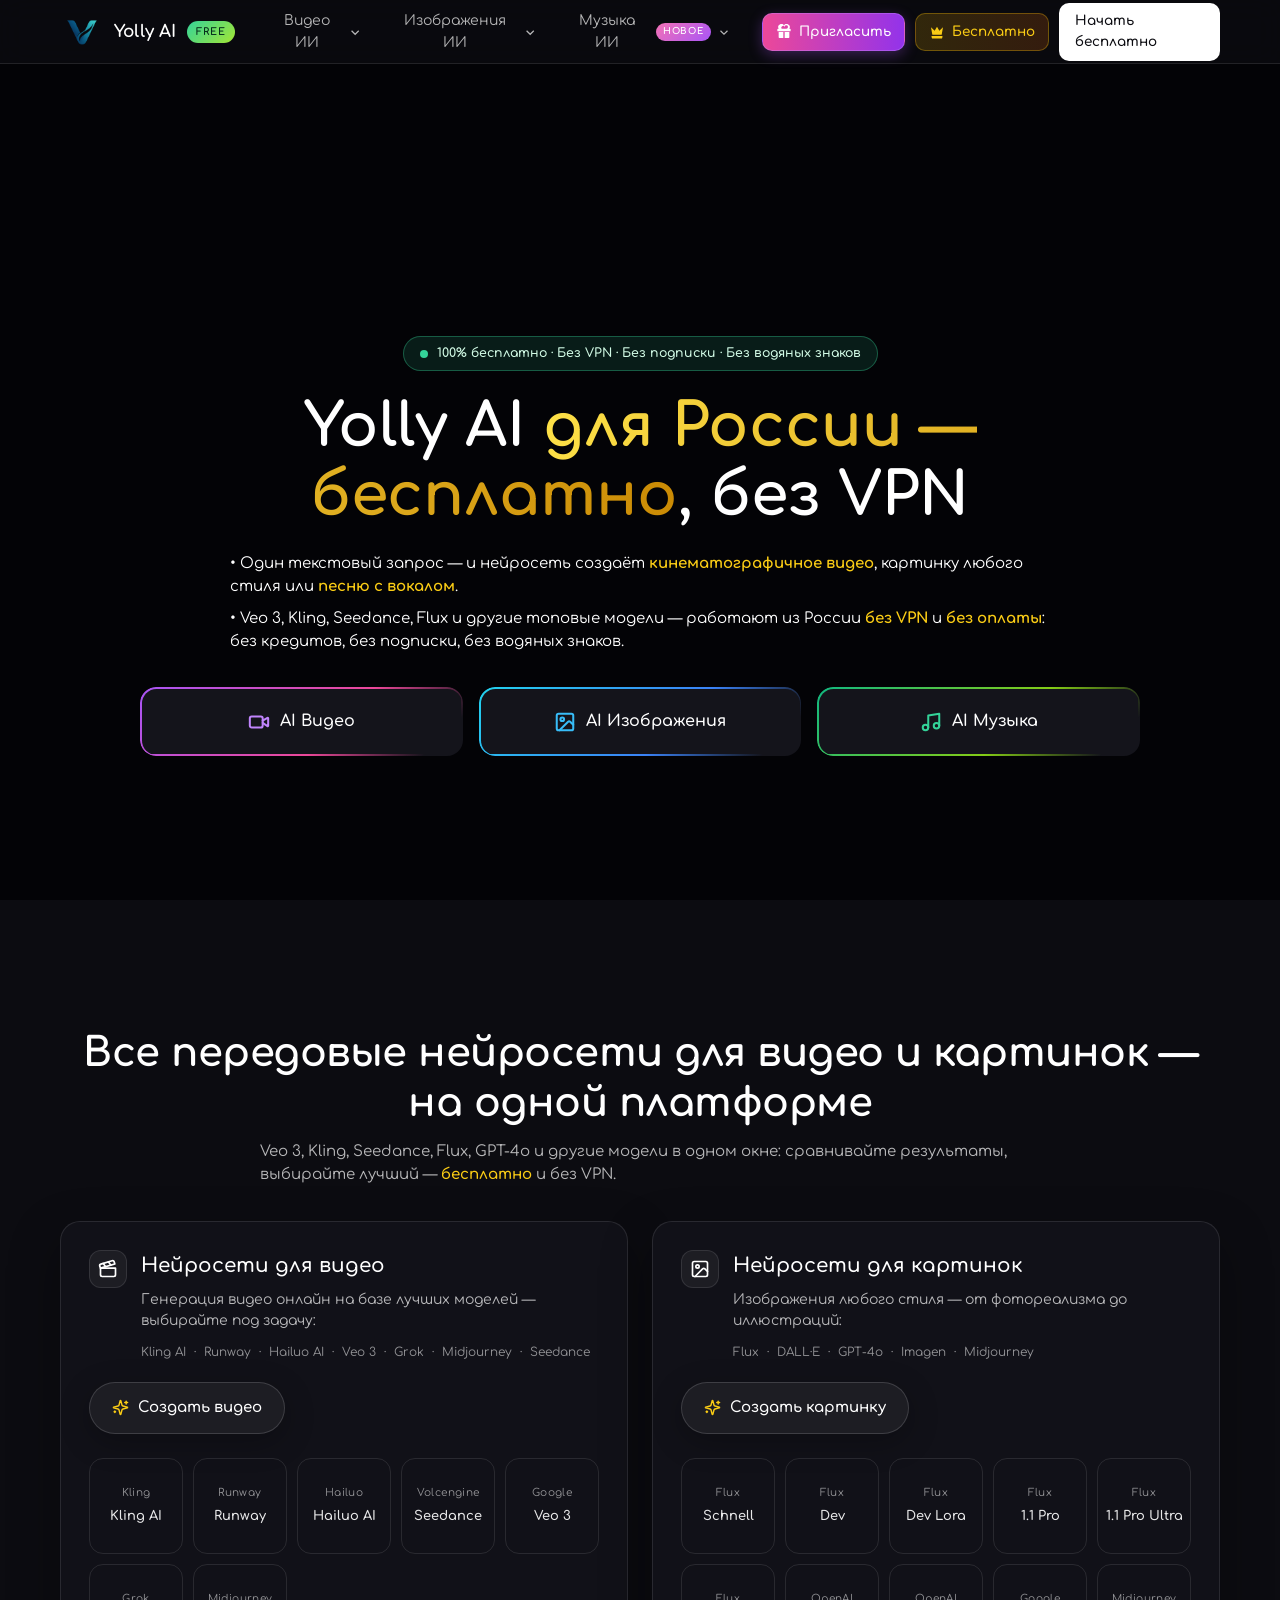
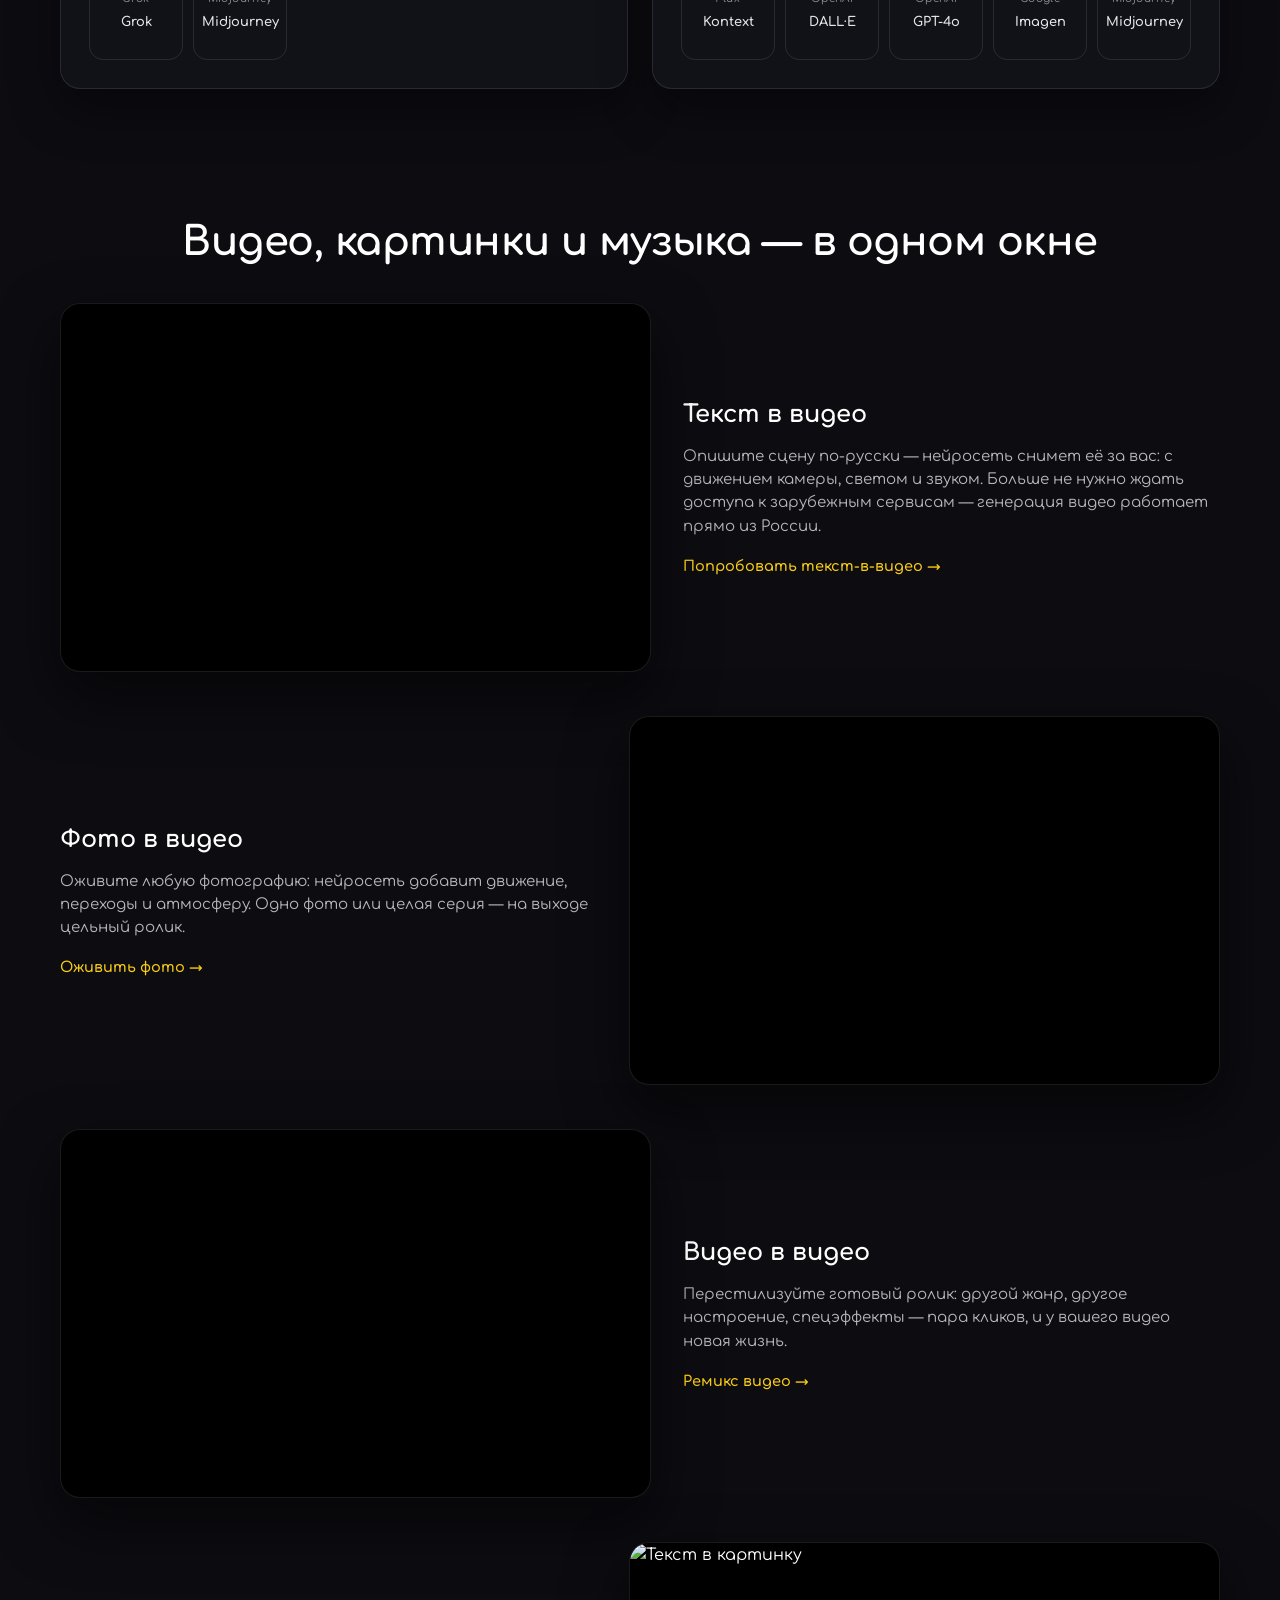
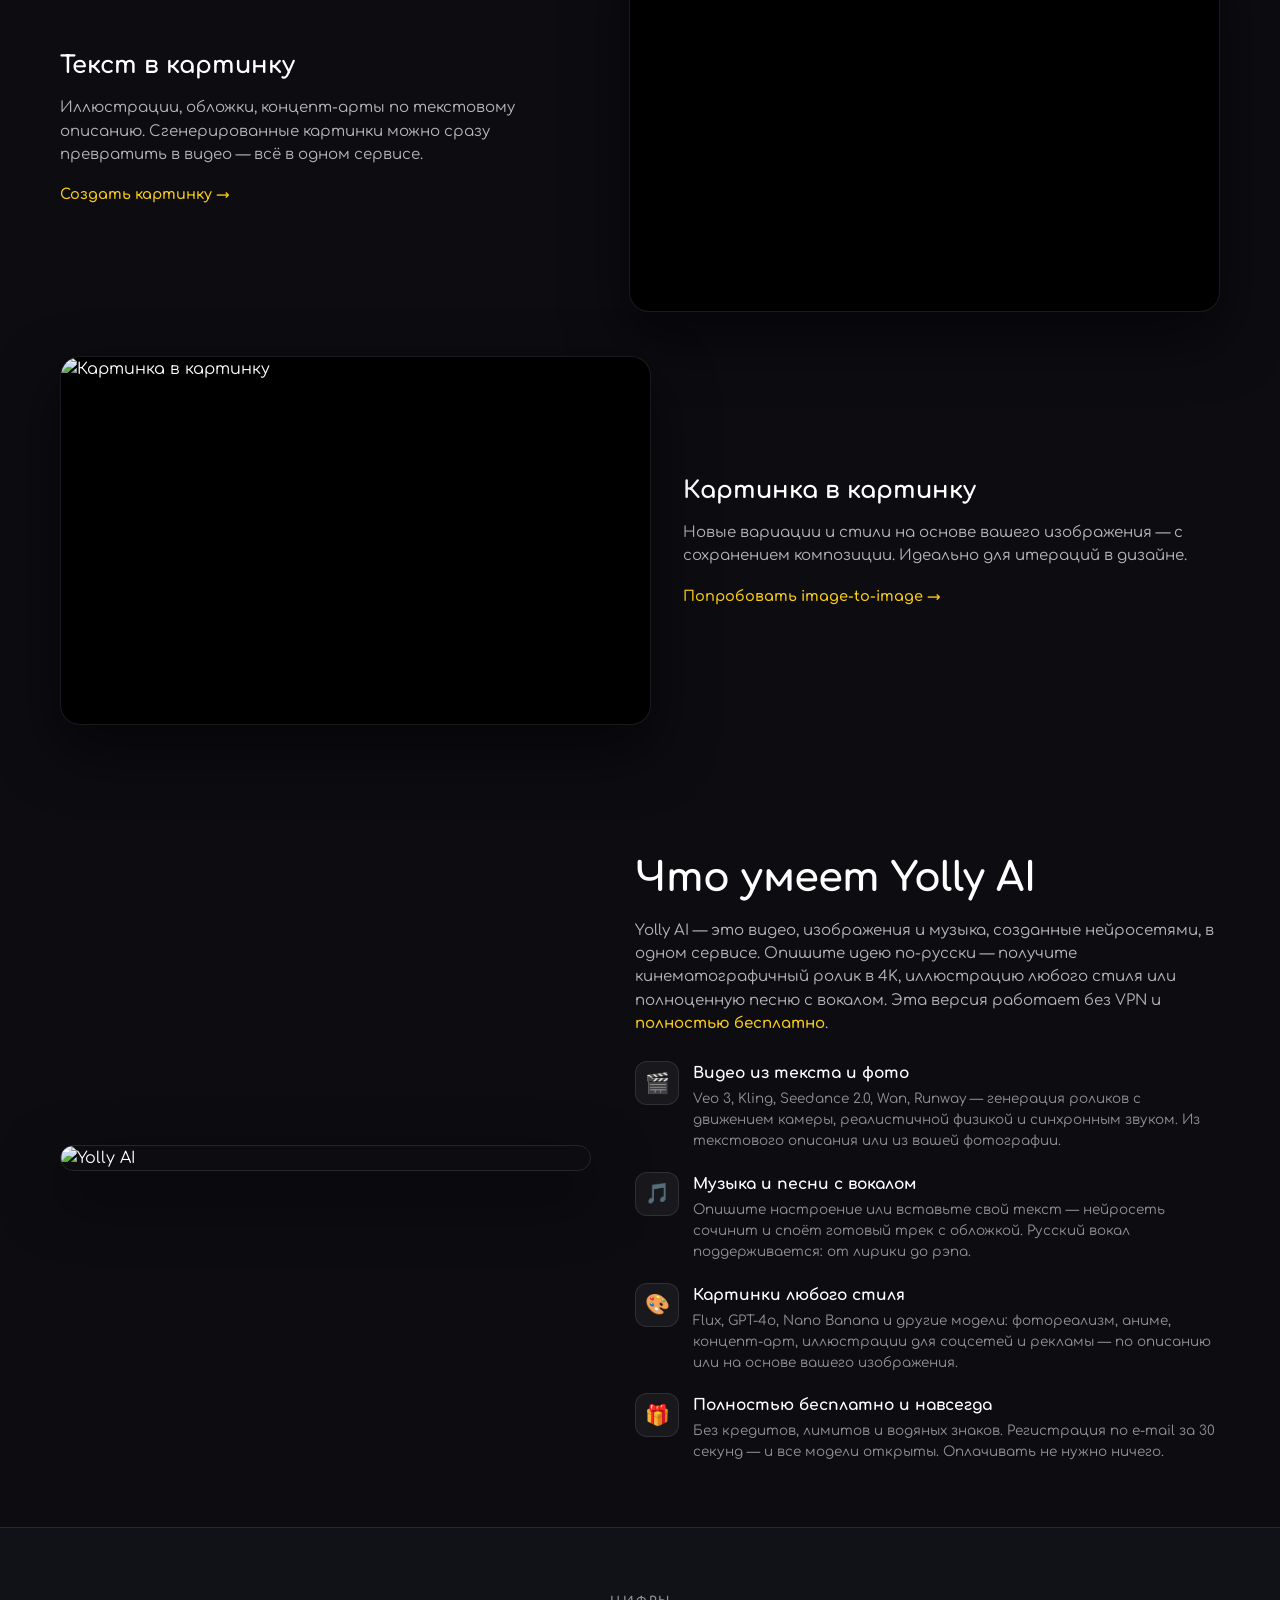
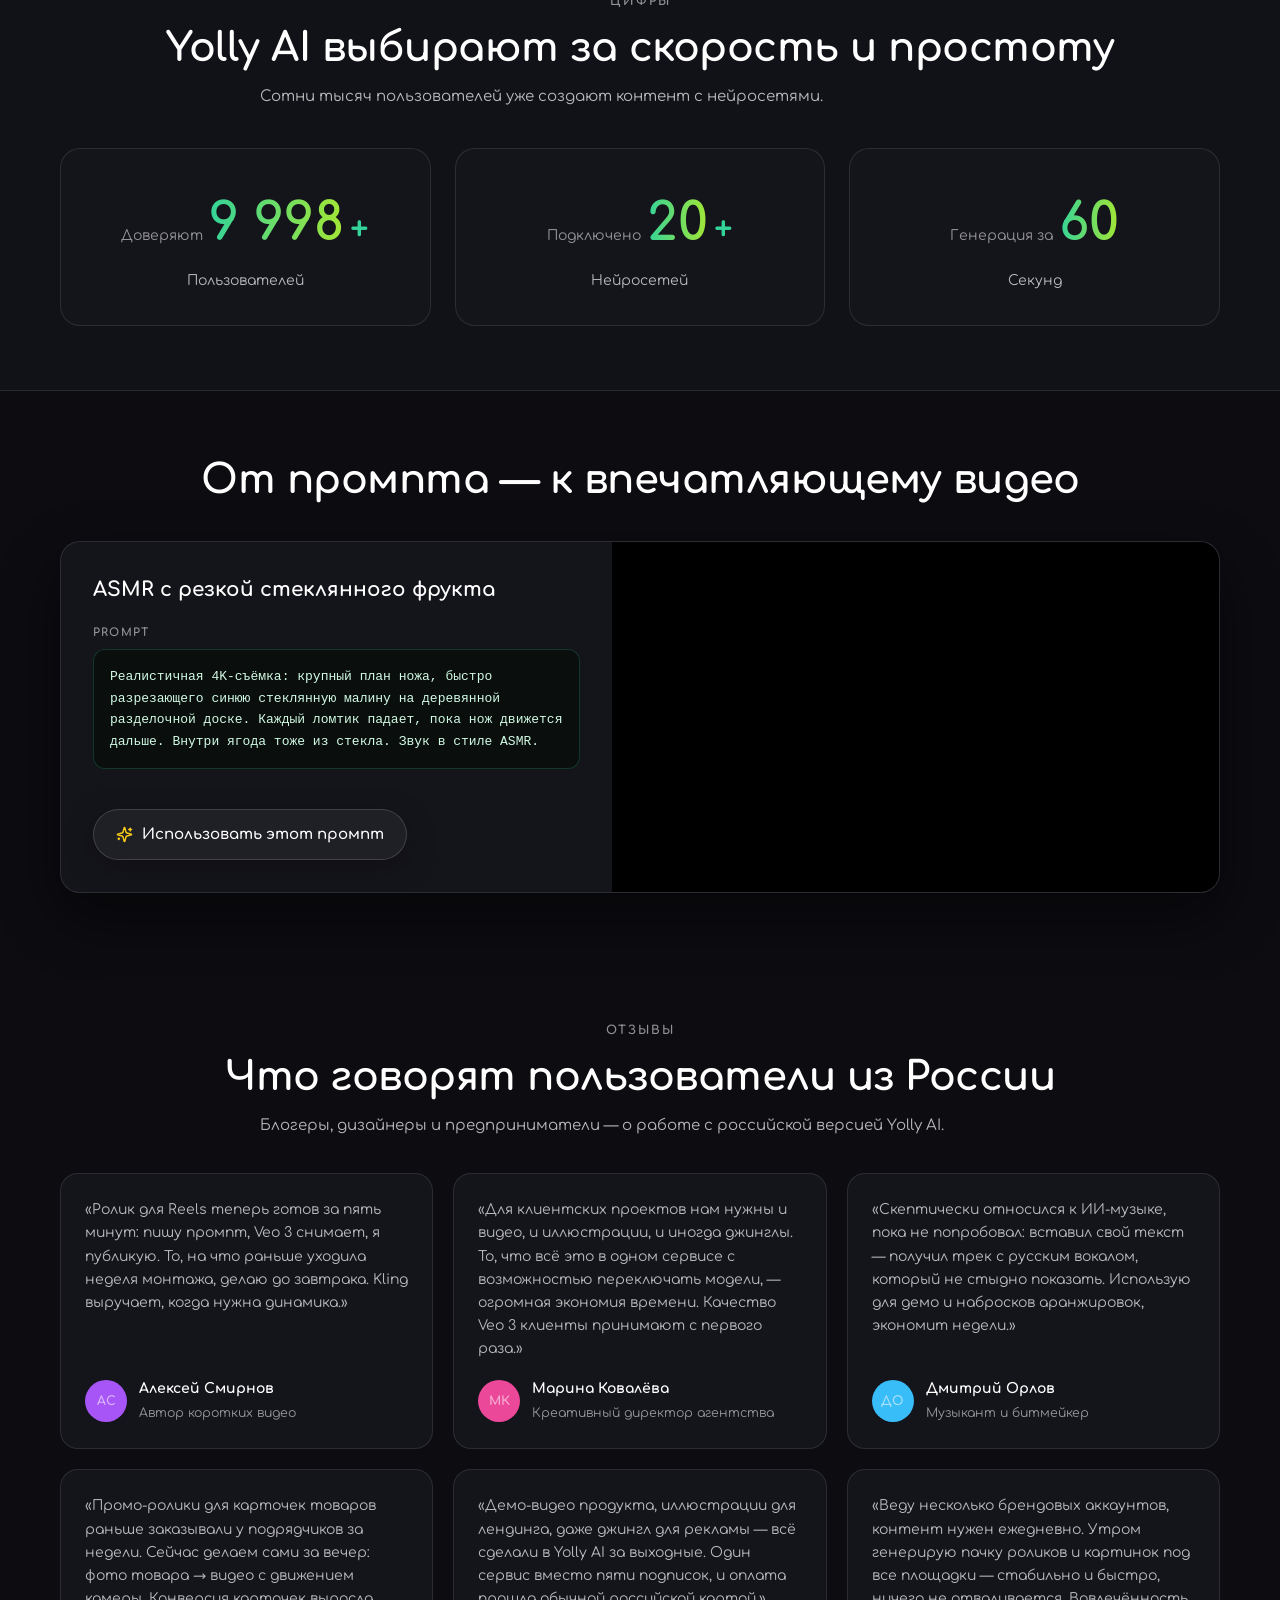
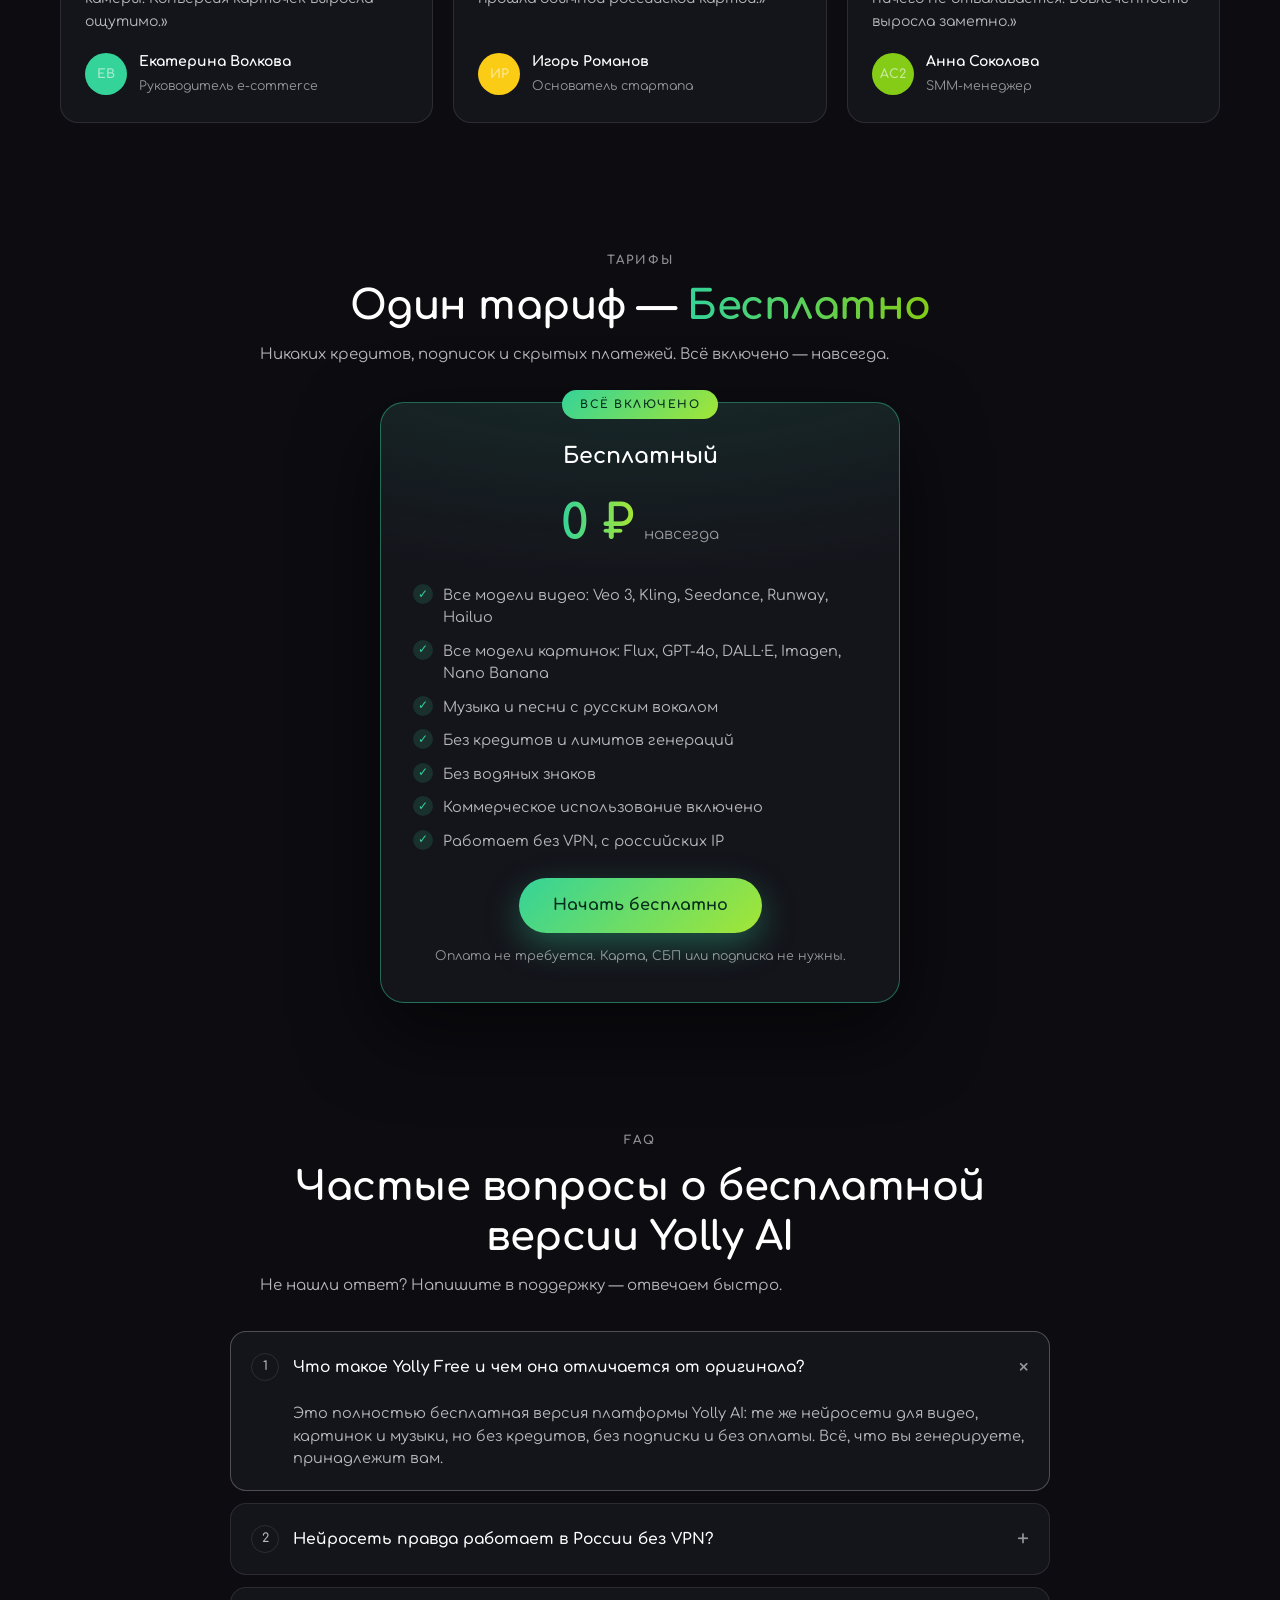
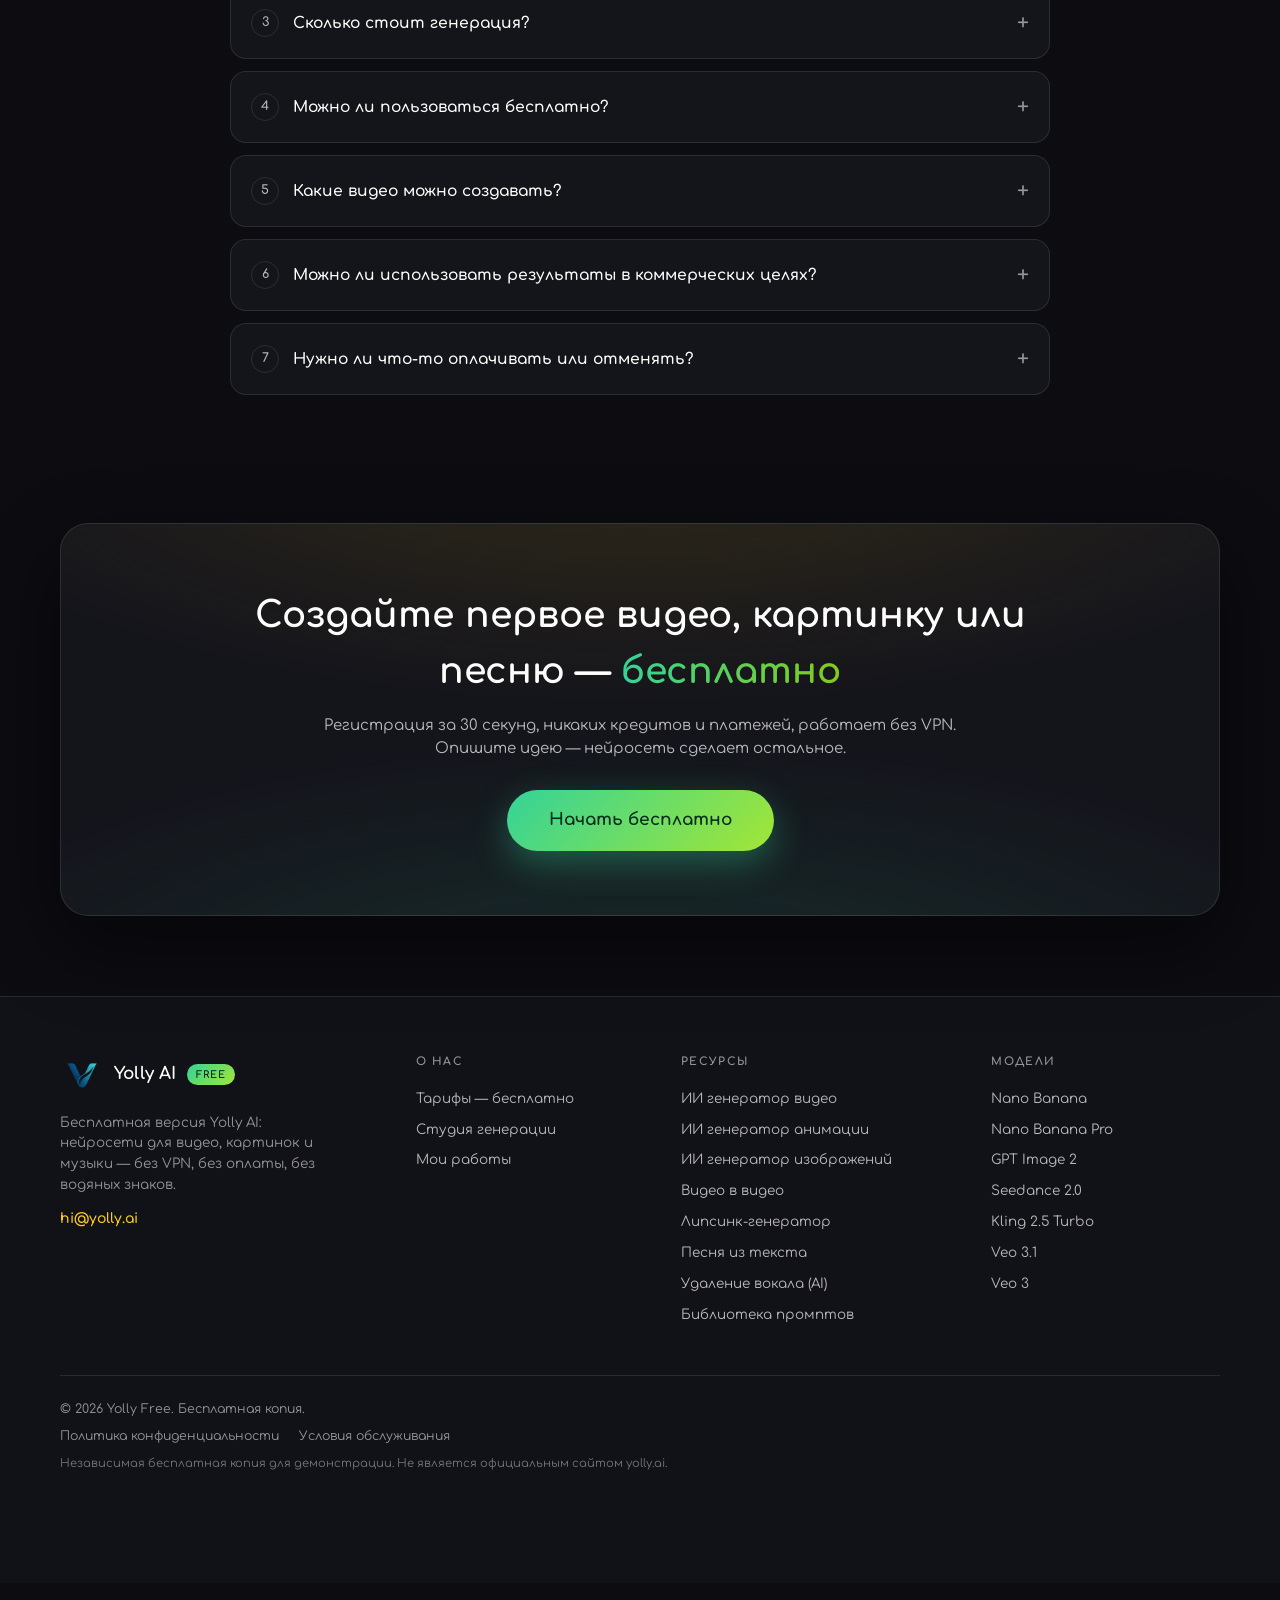
==== commit 62da004a: "Yolly Free site (static, free version)" ====
--- a/index.html
+++ b/index.html
@@ -1,566 +1,566 @@
-<!DOCTYPE html>
-<html lang="ru">
-<head>
-<meta charset="UTF-8">
-<meta name="viewport" content="width=device-width, initial-scale=1.0">
-<title>Yolly AI — бесплатно: нейросети для видео, картинок и музыки — без VPN</title>
-<meta name="description" content="Полностью бесплатная версия Yolly AI: генерация видео, картинок и музыки нейросетями — без VPN, без оплаты, без кредитов и без водяных знаков. Veo 3, Kling, Seedance, Flux и другие модели.">
-<link rel="icon" href="/favicon.ico">
-<link rel="preconnect" href="https://fonts.googleapis.com">
-<link rel="preconnect" href="https://fonts.gstatic.com" crossorigin>
-<link href="https://fonts.googleapis.com/css2?family=Comfortaa:wght@300;400;500;600;700&display=swap" rel="stylesheet">
-<link rel="stylesheet" href="/css/style.css">
-</head>
-<body class="min-h-screen overflow-x-hidden">
-
-<!-- ======================= HEADER ======================= -->
-<header class="site-header">
-  <div class="container header-inner">
-    <a class="logo" href="/">
-      <img src="/logo.png" alt="Yolly AI" class="logo-img">
-      <span class="logo-name">Yolly AI</span>
-      <span class="logo-free">FREE</span>
-    </a>
-
-    <nav class="main-nav" id="mainNav">
-      <div class="nav-item has-drop">
-        <button class="nav-link nav-drop-toggle" type="button">Видео ИИ
-          <svg class="caret" viewBox="0 0 24 24" fill="none" stroke="currentColor" stroke-width="2"><path d="m6 9 6 6 6-6"/></svg>
-        </button>
-        <div class="mega">
-          <div class="mega-col">
-            <div class="mega-title">Генераторы</div>
-            <a href="/studio.html">ИИ-генератор видео</a>
-            <a href="/studio.html">ИИ-генератор анимации</a>
-            <a href="/studio.html">ИИ-генератор музыкальных клипов <span class="chip-new">НОВОЕ</span></a>
-          </div>
-          <div class="mega-col">
-            <div class="mega-title">Модели</div>
-            <a href="/studio.html">Minimax H3 <span class="chip-new">НОВОЕ</span></a>
-            <a href="/studio.html">Seedance 2 <span class="chip-new">НОВОЕ</span></a>
-            <a href="/studio.html">Seedance 2 Mini <span class="chip-new">НОВОЕ</span></a>
-            <a href="/studio.html">Seedance 1.5 Pro</a>
-            <a href="/studio.html">Veo 3.1</a>
-            <a href="/studio.html">Sora 2</a>
-            <a href="/studio.html">Grok Imagine</a>
-          </div>
-          <div class="mega-col">
-            <div class="mega-title">Редактирование и синхронизация</div>
-            <a href="/studio.html">Имитация движений</a>
-            <a href="/studio.html">ИИ-синхронизация губ</a>
-          </div>
-        </div>
-      </div>
-
-      <div class="nav-item has-drop">
-        <button class="nav-link nav-drop-toggle" type="button">Изображения ИИ
-          <svg class="caret" viewBox="0 0 24 24" fill="none" stroke="currentColor" stroke-width="2"><path d="m6 9 6 6 6-6"/></svg>
-        </button>
-        <div class="mega">
-          <div class="mega-col">
-            <div class="mega-title">Генераторы</div>
-            <a href="/studio.html">ИИ-генератор изображений</a>
-            <a href="/studio.html">Библиотека промптов <span class="chip-new">НОВОЕ</span></a>
-          </div>
-          <div class="mega-col">
-            <div class="mega-title">Модели</div>
-            <a href="/studio.html">Nano Banana 2.1</a>
-            <a href="/studio.html">Nano Banana 2</a>
-            <a href="/studio.html">GPT Image 2</a>
-            <a href="/studio.html">Nano Banana Pro</a>
-            <a href="/studio.html">Nano Banana</a>
-          </div>
-          <div class="mega-col">
-            <div class="mega-title">Инструменты</div>
-            <a href="/studio.html">Удаление фона <span class="chip-new">НОВОЕ</span></a>
-          </div>
-          <div class="mega-col">
-            <div class="mega-title">Эффекты</div>
-            <a href="/studio.html">3D-фигурки</a>
-            <a href="/studio.html">ИИ-маскот</a>
-          </div>
-        </div>
-      </div>
-
-      <div class="nav-item has-drop">
-        <button class="nav-link nav-drop-toggle" type="button">Музыка ИИ <span class="chip-new">НОВОЕ</span>
-          <svg class="caret" viewBox="0 0 24 24" fill="none" stroke="currentColor" stroke-width="2"><path d="m6 9 6 6 6-6"/></svg>
-        </button>
-        <div class="mega">
-          <div class="mega-col">
-            <div class="mega-title">Генераторы</div>
-            <a href="/studio.html">ИИ-генератор музыки</a>
-          </div>
-          <div class="mega-col">
-            <div class="mega-title">Инструменты</div>
-            <a href="/studio.html">ИИ-удаление вокала</a>
-            <a href="/studio.html">ИИ-мастеринг <span class="chip-new">НОВОЕ</span></a>
-            <a href="/studio.html">ИИ-генератор музыкальных клипов <span class="chip-new">НОВОЕ</span></a>
-          </div>
-        </div>
-      </div>
-    </nav>
-
-    <div class="header-actions">
-      <a class="btn-invite" href="#pricing" title="Пригласить">
-        <svg viewBox="0 0 24 24" fill="currentColor"><path d="M20 12v8a1 1 0 01-1 1h-6v-9h7zm-9 9H5a1 1 0 01-1-1v-8h7v9zM21 7a1 1 0 011 1v2a1 1 0 01-1 1h-9V7h3.5a2.5 2.5 0 10-2.45-3H12l.9-.02A2.5 2.5 0 108.5 7H12v4H3a1 1 0 01-1-1V8a1 1 0 011-1h1.05A4.5 4.5 0 0112 2.2 4.5 4.5 0 0119.95 7H21z"/></svg>
-        <span class="hide-xs">Пригласить</span>
-      </a>
-      <a class="btn-free" href="#pricing">
-        <svg viewBox="0 0 24 24" fill="currentColor"><path d="M5 16L3 5l5.5 5L12 4l3.5 6L21 5l-2 11H5zm-.6 2h15.2c.4 0 .8.3.8.7l-.8 2.6c-.1.2-.3.4-.6.4H5c-.3 0-.5-.2-.6-.4l-.8-2.6c0-.4.4-.7.8-.7z"/></svg>
-        <span class="hide-xs">Бесплатно</span>
-      </a>
-      <a class="btn-login" href="/studio.html">Начать бесплатно</a>
-      <button class="burger" id="burger" type="button" aria-label="Меню"><span></span><span></span><span></span></button>
-    </div>
-  </div>
-</header>
-
-<div class="min-h-screen pt-16">
-<main class="overflow-x-hidden">
-
-  <!-- hero background video -->
-  <div class="hero-bg">
-    <video src="https://public.yolly.ai/background-1080.mp4" autoplay muted loop playsinline preload="auto"
-           style="position:absolute;top:50%;left:50%;width:120%;height:120%;transform:translate(-50%,-50%);object-fit:cover;min-width:100vw;min-height:100vh"></video>
-    <div class="hero-bg-overlay"></div>
-  </div>
-
-  <!-- ======================= HERO ======================= -->
-  <section class="hero">
-    <div class="container hero-inner">
-      <div class="hero-badge">
-        <span class="pulse-dot"></span> 100% бесплатно · Без VPN · Без подписки · Без водяных знаков
-      </div>
-      <h1 class="hero-title">Yolly AI <span class="grad-yellow">для России — бесплатно</span>, без VPN</h1>
-      <div class="hero-points">
-        <div>• Один текстовый запрос — и нейросеть создаёт <b class="yl">кинематографичное видео</b>, картинку любого стиля или <b class="yl">песню с вокалом</b>.</div>
-        <div>• Veo 3, Kling, Seedance, Flux и другие топовые модели — работают из России <b class="yl">без VPN</b> и <b class="yl">без оплаты</b>: без кредитов, без подписки, без водяных знаков.</div>
-      </div>
-      <div class="hero-cards">
-        <a class="hero-flow-card" style="--c1:#a855f7;--c2:#ec4899;--accent:#c084fc" href="/studio.html">
-          <div class="hero-flow-content">
-            <svg viewBox="0 0 24 24" fill="none" stroke="currentColor" stroke-width="2.2" stroke-linecap="round" stroke-linejoin="round" class="h-5 w-5" style="color:#c084fc"><path d="m16 13 5.223 3.482a.5.5 0 0 0 .777-.416V7.87a.5.5 0 0 0-.752-.432L16 10.5"/><rect x="2" y="6" width="14" height="12" rx="2"/></svg>
-            <span>AI Видео</span>
-          </div>
-        </a>
-        <a class="hero-flow-card" style="--c1:#22d3ee;--c2:#3b82f6;--accent:#38bdf8" href="/studio.html">
-          <div class="hero-flow-content">
-            <svg viewBox="0 0 24 24" fill="none" stroke="currentColor" stroke-width="2.2" stroke-linecap="round" stroke-linejoin="round" class="h-5 w-5" style="color:#38bdf8"><rect width="18" height="18" x="3" y="3" rx="2" ry="2"/><circle cx="9" cy="9" r="2"/><path d="m21 15-3.086-3.086a2 2 0 0 0-2.828 0L6 21"/></svg>
-            <span>AI Изображения</span>
-          </div>
-        </a>
-        <a class="hero-flow-card" style="--c1:#10b981;--c2:#84cc16;--accent:#34d399" href="/studio.html">
-          <div class="hero-flow-content">
-            <svg viewBox="0 0 24 24" fill="none" stroke="currentColor" stroke-width="2.2" stroke-linecap="round" stroke-linejoin="round" class="h-5 w-5" style="color:#34d399"><path d="M9 18V5l12-2v13"/><circle cx="6" cy="18" r="3"/><circle cx="18" cy="16" r="3"/></svg>
-            <span>AI Музыка</span>
-          </div>
-        </a>
-      </div>
-    </div>
-  </section>
-
-  <!-- ======================= MODELS ======================= -->
-  <section class="section">
-    <div class="container">
-      <h2 class="h2 center">Все передовые нейросети для видео и картинок — <br class="br-lg">на одной платформе</h2>
-      <p class="section-sub">Veo 3, Kling, Seedance, Flux, GPT-4o и другие модели в одном окне: сравнивайте результаты, выбирайте лучший — <span class="yl">бесплатно</span> и без VPN.</p>
-
-      <div class="models-grid">
-        <div class="model-card grad-video">
-          <div class="model-card-head">
-            <div class="icon-box">
-              <svg viewBox="0 0 24 24" fill="none" stroke="currentColor" stroke-width="2" stroke-linecap="round" stroke-linejoin="round"><path d="M20.2 6 3 11l-.9-2.4c-.3-1.1.3-2.2 1.3-2.5l13.5-4c1.1-.3 2.2.3 2.5 1.3Z"/><path d="m6.2 5.3 3.1 3.9"/><path d="m12.4 3.4 3.1 4"/><path d="M3 11h18v8a2 2 0 0 1-2 2H5a2 2 0 0 1-2-2Z"/></svg>
-            </div>
-            <div>
-              <h3>Нейросети для видео</h3>
-              <p>Генерация видео онлайн на базе лучших моделей — выбирайте под задачу:</p>
-              <div class="tiny">Kling AI&nbsp;&nbsp;·&nbsp;&nbsp;Runway&nbsp;&nbsp;·&nbsp;&nbsp;Hailuo AI&nbsp;&nbsp;·&nbsp;&nbsp;Veo 3&nbsp;&nbsp;·&nbsp;&nbsp;Grok&nbsp;&nbsp;·&nbsp;&nbsp;Midjourney&nbsp;&nbsp;·&nbsp;&nbsp;Seedance</div>
-            </div>
-          </div>
-          <a class="pill-btn" href="/studio.html">
-            <svg viewBox="0 0 24 24" fill="none" stroke="currentColor" stroke-width="2" stroke-linecap="round" stroke-linejoin="round" class="spark text-yl"><path d="M9.937 15.5A2 2 0 0 0 8.5 14.063l-6.135-1.582a.5.5 0 0 1 0-.962L8.5 9.936A2 2 0 0 0 9.937 8.5l1.582-6.135a.5.5 0 0 1 .963 0L14.063 8.5A2 2 0 0 0 15.5 9.937l6.135 1.581a.5.5 0 0 1 0 .964L15.5 14.063a2 2 0 0 0-1.437 1.437l-1.582 6.135a.5.5 0 0 1-.963 0z"/><path d="M20 3v4"/><path d="M22 5h-4"/><path d="M4 17v2"/><path d="M5 18H3"/></svg>
-            Создать видео
-          </a>
-          <div class="chips chips-5">
-            <a href="/studio.html" class="chip"><span class="chip-brand">Kling</span><span class="chip-name">Kling AI</span></a>
-            <a href="/studio.html" class="chip"><span class="chip-brand">Runway</span><span class="chip-name">Runway</span></a>
-            <a href="/studio.html" class="chip"><span class="chip-brand">Hailuo</span><span class="chip-name">Hailuo AI</span></a>
-            <a href="/studio.html" class="chip"><span class="chip-brand">Volcengine</span><span class="chip-name">Seedance</span></a>
-            <a href="/studio.html" class="chip"><span class="chip-brand">Google</span><span class="chip-name">Veo 3</span></a>
-            <a href="/studio.html" class="chip"><span class="chip-brand">Grok</span><span class="chip-name">Grok</span></a>
-            <a href="/studio.html" class="chip"><span class="chip-brand">Midjourney</span><span class="chip-name">Midjourney</span></a>
-          </div>
-        </div>
-
-        <div class="model-card grad-image">
-          <div class="model-card-head">
-            <div class="icon-box">
-              <svg viewBox="0 0 24 24" fill="none" stroke="currentColor" stroke-width="2" stroke-linecap="round" stroke-linejoin="round"><rect width="18" height="18" x="3" y="3" rx="2" ry="2"/><circle cx="9" cy="9" r="2"/><path d="m21 15-3.086-3.086a2 2 0 0 0-2.828 0L6 21"/></svg>
-            </div>
-            <div>
-              <h3>Нейросети для картинок</h3>
-              <p>Изображения любого стиля — от фотореализма до иллюстраций:</p>
-              <div class="tiny">Flux&nbsp;&nbsp;·&nbsp;&nbsp;DALL·E&nbsp;&nbsp;·&nbsp;&nbsp;GPT‑4o&nbsp;&nbsp;·&nbsp;&nbsp;Imagen&nbsp;&nbsp;·&nbsp;&nbsp;Midjourney</div>
-            </div>
-          </div>
-          <a class="pill-btn" href="/studio.html">
-            <svg viewBox="0 0 24 24" fill="none" stroke="currentColor" stroke-width="2" stroke-linecap="round" stroke-linejoin="round" class="spark text-yl"><path d="M9.937 15.5A2 2 0 0 0 8.5 14.063l-6.135-1.582a.5.5 0 0 1 0-.962L8.5 9.936A2 2 0 0 0 9.937 8.5l1.582-6.135a.5.5 0 0 1 .963 0L14.063 8.5A2 2 0 0 0 15.5 9.937l6.135 1.581a.5.5 0 0 1 0 .964L15.5 14.063a2 2 0 0 0-1.437 1.437l-1.582 6.135a.5.5 0 0 1-.963 0z"/><path d="M20 3v4"/><path d="M22 5h-4"/><path d="M4 17v2"/><path d="M5 18H3"/></svg>
-            Создать картинку
-          </a>
-          <div class="chips chips-5">
-            <a href="/studio.html" class="chip"><span class="chip-brand">Flux</span><span class="chip-name">Schnell</span></a>
-            <a href="/studio.html" class="chip"><span class="chip-brand">Flux</span><span class="chip-name">Dev</span></a>
-            <a href="/studio.html" class="chip"><span class="chip-brand">Flux</span><span class="chip-name">Dev Lora</span></a>
-            <a href="/studio.html" class="chip"><span class="chip-brand">Flux</span><span class="chip-name">1.1 Pro</span></a>
-            <a href="/studio.html" class="chip"><span class="chip-brand">Flux</span><span class="chip-name">1.1 Pro Ultra</span></a>
-            <a href="/studio.html" class="chip"><span class="chip-brand">Flux</span><span class="chip-name">Kontext</span></a>
-            <a href="/studio.html" class="chip"><span class="chip-brand">OpenAI</span><span class="chip-name">DALL·E</span></a>
-            <a href="/studio.html" class="chip"><span class="chip-brand">OpenAI</span><span class="chip-name">GPT-4o</span></a>
-            <a href="/studio.html" class="chip"><span class="chip-brand">Google</span><span class="chip-name">Imagen</span></a>
-            <a href="/studio.html" class="chip"><span class="chip-brand">Midjourney</span><span class="chip-name">Midjourney</span></a>
-          </div>
-        </div>
-      </div>
-    </div>
-  </section>
-
-  <!-- ======================= FEATURES ======================= -->
-  <section class="section">
-    <div class="container">
-      <h2 class="h2 center">Видео, картинки и музыка — в одном окне</h2>
-
-      <div class="features">
-        <article class="feature reveal">
-          <div class="feature-media">
-            <video src="https://public.yolly.ai/text-to-video.webm" autoplay muted loop playsinline preload="metadata"></video>
-          </div>
-          <div class="feature-body">
-            <h3>Текст в видео</h3>
-            <p>Опишите сцену по-русски — нейросеть снимет её за вас: с движением камеры, светом и звуком. Больше не нужно ждать доступа к зарубежным сервисам — генерация видео работает прямо из России.</p>
-            <a class="link-arrow" href="/studio.html">Попробовать текст-в-видео →</a>
-          </div>
-        </article>
-
-        <article class="feature feature-rev reveal">
-          <div class="feature-media">
-            <video src="https://public.yolly.ai/photo-to-video.webm" autoplay muted loop playsinline preload="metadata"></video>
-          </div>
-          <div class="feature-body">
-            <h3>Фото в видео</h3>
-            <p>Оживите любую фотографию: нейросеть добавит движение, переходы и атмосферу. Одно фото или целая серия — на выходе цельный ролик.</p>
-            <a class="link-arrow" href="/studio.html">Оживить фото →</a>
-          </div>
-        </article>
-
-        <article class="feature reveal">
-          <div class="feature-media">
-            <video src="https://public.yolly.ai/video-to-video.webm" autoplay muted loop playsinline preload="metadata"></video>
-          </div>
-          <div class="feature-body">
-            <h3>Видео в видео</h3>
-            <p>Перестилизуйте готовый ролик: другой жанр, другое настроение, спецэффекты — пара кликов, и у вашего видео новая жизнь.</p>
-            <a class="link-arrow" href="/studio.html">Ремикс видео →</a>
-          </div>
-        </article>
-
-        <article class="feature feature-rev reveal">
-          <div class="feature-media">
-            <img src="https://public.yolly.ai/text-to-image.png" alt="Текст в картинку" loading="lazy">
-          </div>
-          <div class="feature-body">
-            <h3>Текст в картинку</h3>
-            <p>Иллюстрации, обложки, концепт-арты по текстовому описанию. Сгенерированные картинки можно сразу превратить в видео — всё в одном сервисе.</p>
-            <a class="link-arrow" href="/studio.html">Создать картинку →</a>
-          </div>
-        </article>
-
-        <article class="feature reveal">
-          <div class="feature-media">
-            <img src="https://public.yolly.ai/image-to-image.jpg" alt="Картинка в картинку" loading="lazy">
-          </div>
-          <div class="feature-body">
-            <h3>Картинка в картинку</h3>
-            <p>Новые вариации и стили на основе вашего изображения — с сохранением композиции. Идеально для итераций в дизайне.</p>
-            <a class="link-arrow" href="/studio.html">Попробовать image-to-image →</a>
-          </div>
-        </article>
-      </div>
-    </div>
-  </section>
-
-  <!-- ======================= WHAT ======================= -->
-  <section class="section">
-    <div class="container what-grid">
-      <div class="what-media reveal">
-        <img src="https://public.yolly.ai/aivideogen.png" alt="Yolly AI" loading="lazy">
-      </div>
-      <div class="what-body">
-        <h2 class="h2">Что умеет Yolly AI</h2>
-        <p class="what-text">Yolly AI — это видео, изображения и музыка, созданные нейросетями, в одном сервисе. Опишите идею по-русски — получите кинематографичный ролик в 4K, иллюстрацию любого стиля или полноценную песню с вокалом. Эта версия работает без VPN и <span class="yl">полностью бесплатно</span>.</p>
-        <ul class="what-list">
-          <li>
-            <div class="what-item-icon">🎬</div>
-            <div>
-              <b>Видео из текста и фото</b>
-              <p>Veo 3, Kling, Seedance 2.0, Wan, Runway — генерация роликов с движением камеры, реалистичной физикой и синхронным звуком. Из текстового описания или из вашей фотографии.</p>
-            </div>
-          </li>
-          <li>
-            <div class="what-item-icon">🎵</div>
-            <div>
-              <b>Музыка и песни с вокалом</b>
-              <p>Опишите настроение или вставьте свой текст — нейросеть сочинит и споёт готовый трек с обложкой. Русский вокал поддерживается: от лирики до рэпа.</p>
-            </div>
-          </li>
-          <li>
-            <div class="what-item-icon">🎨</div>
-            <div>
-              <b>Картинки любого стиля</b>
-              <p>Flux, GPT-4o, Nano Banana и другие модели: фотореализм, аниме, концепт-арт, иллюстрации для соцсетей и рекламы — по описанию или на основе вашего изображения.</p>
-            </div>
-          </li>
-          <li>
-            <div class="what-item-icon">🎁</div>
-            <div>
-              <b>Полностью бесплатно и навсегда</b>
-              <p>Без кредитов, лимитов и водяных знаков. Регистрация по e-mail за 30 секунд — и все модели открыты. Оплачивать не нужно ничего.</p>
-            </div>
-          </li>
-        </ul>
-      </div>
-    </div>
-  </section>
-
-  <!-- ======================= STATS ======================= -->
-  <section class="section stats-section">
-    <div class="container">
-      <div class="stats-kicker">Цифры</div>
-      <h2 class="h2 center">Yolly AI выбирают за скорость и простоту</h2>
-      <p class="section-sub">Сотни тысяч пользователей уже создают контент с нейросетями.</p>
-      <div class="stats">
-        <div class="stat reveal">
-          <div class="stat-top"><span class="stat-pre">Доверяют</span><span class="stat-num" data-count="9999">0</span><span class="stat-plus">+</span></div>
-          <div class="stat-label">Пользователей</div>
-        </div>
-        <div class="stat reveal">
-          <div class="stat-top"><span class="stat-pre">Подключено</span><span class="stat-num" data-count="20">0</span><span class="stat-plus">+</span></div>
-          <div class="stat-label">Нейросетей</div>
-        </div>
-        <div class="stat reveal">
-          <div class="stat-top"><span class="stat-pre">Генерация за</span><span class="stat-num" data-count="60">0</span></div>
-          <div class="stat-label">Секунд</div>
-        </div>
-      </div>
-    </div>
-  </section>
-
-  <!-- ======================= PROMPT CAROUSEL ======================= -->
-  <section class="section">
-    <div class="container">
-      <h2 class="h2 center">От промпта — к впечатляющему видео</h2>
-      <div class="prompt-card reveal">
-        <div class="prompt-left">
-          <h3>ASMR с резкой стеклянного фрукта</h3>
-          <div class="prompt-label">Prompt</div>
-          <pre class="prompt-code">Реалистичная 4K-съёмка: крупный план ножа, быстро разрезающего синюю стеклянную малину на деревянной разделочной доске. Каждый ломтик падает, пока нож движется дальше. Внутри ягода тоже из стекла. Звук в стиле ASMR.</pre>
-          <a class="pill-btn" id="usePrompt" href="#">
-            <svg viewBox="0 0 24 24" fill="none" stroke="currentColor" stroke-width="2" stroke-linecap="round" stroke-linejoin="round" class="spark text-yl"><path d="M9.937 15.5A2 2 0 0 0 8.5 14.063l-6.135-1.582a.5.5 0 0 1 0-.962L8.5 9.936A2 2 0 0 0 9.937 8.5l1.582-6.135a.5.5 0 0 1 .963 0L14.063 8.5A2 2 0 0 0 15.5 9.937l6.135 1.581a.5.5 0 0 1 0 .964L15.5 14.063a2 2 0 0 0-1.437 1.437l-1.582 6.135a.5.5 0 0 1-.963 0z"/><path d="M20 3v4"/><path d="M22 5h-4"/><path d="M4 17v2"/><path d="M5 18H3"/></svg>
-            Использовать этот промпт
-          </a>
-        </div>
-        <div class="prompt-right">
-          <video src="https://public.yolly.ai/Glass-fruit-slicing-ASMR.webm" autoplay muted loop playsinline preload="metadata"></video>
-        </div>
-      </div>
-    </div>
-  </section>
-
-  <!-- ======================= REVIEWS ======================= -->
-  <section class="section">
-    <div class="container">
-      <div class="stats-kicker">Отзывы</div>
-      <h2 class="h2 center">Что говорят пользователи из России</h2>
-      <p class="section-sub">Блогеры, дизайнеры и предприниматели — о работе с российской версией Yolly AI.</p>
-      <div class="reviews">
-        <div class="review reveal">
-          <div class="review-quote">«Ролик для Reels теперь готов за пять минут: пишу промпт, Veo 3 снимает, я публикую. То, на что раньше уходила неделя монтажа, делаю до завтрака. Kling выручает, когда нужна динамика.»</div>
-          <div class="review-author"><span class="avatar" style="--a:#a855f7">АС</span><div><b>Алексей Смирнов</b><span>Автор коротких видео</span></div></div>
-        </div>
-        <div class="review reveal">
-          <div class="review-quote">«Для клиентских проектов нам нужны и видео, и иллюстрации, и иногда джинглы. То, что всё это в одном сервисе с возможностью переключать модели, — огромная экономия времени. Качество Veo 3 клиенты принимают с первого раза.»</div>
-          <div class="review-author"><span class="avatar" style="--a:#ec4899">МК</span><div><b>Марина Ковалёва</b><span>Креативный директор агентства</span></div></div>
-        </div>
-        <div class="review reveal">
-          <div class="review-quote">«Скептически относился к ИИ-музыке, пока не попробовал: вставил свой текст — получил трек с русским вокалом, который не стыдно показать. Использую для демо и набросков аранжировок, экономит недели.»</div>
-          <div class="review-author"><span class="avatar" style="--a:#38bdf8">ДО</span><div><b>Дмитрий Орлов</b><span>Музыкант и битмейкер</span></div></div>
-        </div>
-        <div class="review reveal">
-          <div class="review-quote">«Промо-ролики для карточек товаров раньше заказывали у подрядчиков за недели. Сейчас делаем сами за вечер: фото товара → видео с движением камеры. Конверсия карточек выросла ощутимо.»</div>
-          <div class="review-author"><span class="avatar" style="--a:#34d399">ЕВ</span><div><b>Екатерина Волкова</b><span>Руководитель e-commerce</span></div></div>
-        </div>
-        <div class="review reveal">
-          <div class="review-quote">«Демо-видео продукта, иллюстрации для лендинга, даже джингл для рекламы — всё сделали в Yolly AI за выходные. Один сервис вместо пяти подписок, и оплата прошла обычной российской картой.»</div>
-          <div class="review-author"><span class="avatar" style="--a:#facc15">ИР</span><div><b>Игорь Романов</b><span>Основатель стартапа</span></div></div>
-        </div>
-        <div class="review reveal">
-          <div class="review-quote">«Веду несколько брендовых аккаунтов, контент нужен ежедневно. Утром генерирую пачку роликов и картинок под все площадки — стабильно и быстро, ничего не отваливается. Вовлечённость выросла заметно.»</div>
-          <div class="review-author"><span class="avatar" style="--a:#84cc16">АС2</span><div><b>Анна Соколова</b><span>SMM-менеджер</span></div></div>
-        </div>
-      </div>
-    </div>
-  </section>
-
-  <!-- ======================= PRICING (FREE) ======================= -->
-  <section class="section" id="pricing">
-    <div class="container">
-      <div class="stats-kicker">Тарифы</div>
-      <h2 class="h2 center">Один тариф — <span class="grad-green">Бесплатно</span></h2>
-      <p class="section-sub">Никаких кредитов, подписок и скрытых платежей. Всё включено — навсегда.</p>
-      <div class="price-card reveal">
-        <div class="price-card-badge">ВСЁ ВКЛЮЧЕНО</div>
-        <h3>Бесплатный</h3>
-        <div class="price"><span class="price-num">0 ₽</span><span class="price-per">навсегда</span></div>
-        <ul class="price-list">
-          <li>Все модели видео: Veo 3, Kling, Seedance, Runway, Hailuo</li>
-          <li>Все модели картинок: Flux, GPT-4o, DALL·E, Imagen, Nano Banana</li>
-          <li>Музыка и песни с русским вокалом</li>
-          <li>Без кредитов и лимитов генераций</li>
-          <li>Без водяных знаков</li>
-          <li>Коммерческое использование включено</li>
-          <li>Работает без VPN, с российских IP</li>
-        </ul>
-        <a class="btn-start" href="/studio.html">Начать бесплатно</a>
-        <div class="price-note">Оплата не требуется. Карта, СБП или подписка не нужны.</div>
-      </div>
-    </div>
-  </section>
-
-  <!-- ======================= FAQ ======================= -->
-  <section class="section">
-    <div class="container faq-wrap">
-      <div class="stats-kicker">FAQ</div>
-      <h2 class="h2 center">Частые вопросы о бесплатной версии Yolly AI</h2>
-      <p class="section-sub">Не нашли ответ? Напишите в поддержку — отвечаем быстро.</p>
-      <div class="faq">
-        <details class="faq-item" open>
-          <summary><span class="faq-num">1</span>Что такое Yolly Free и чем она отличается от оригинала?</summary>
-          <div class="faq-a">Это полностью бесплатная версия платформы Yolly AI: те же нейросети для видео, картинок и музыки, но без кредитов, без подписки и без оплаты. Всё, что вы генерируете, принадлежит вам.</div>
-        </details>
-        <details class="faq-item">
-          <summary><span class="faq-num">2</span>Нейросеть правда работает в России без VPN?</summary>
-          <div class="faq-a">Да, полностью. И сам сайт, и генерация, и хранение готовых работ доступны напрямую — VPN не нужен ни на телефоне, ни на компьютере.</div>
-        </details>
-        <details class="faq-item">
-          <summary><span class="faq-num">3</span>Сколько стоит генерация?</summary>
-          <div class="faq-a">Ничего. Все модели, видео, картинки и музыка — бесплатно. Никаких кредитов, лимитов и скрытых платежей: платных тарифов просто нет.</div>
-        </details>
-        <details class="faq-item">
-          <summary><span class="faq-num">4</span>Можно ли пользоваться бесплатно?</summary>
-          <div class="faq-a">Да, и без ограничений: без кредитов, без водяных знаков, без подписки. Просто опишите идею по-русски — и получайте результат. Регистрация по e-mail занимает 30 секунд.</div>
-        </details>
-        <details class="faq-item">
-          <summary><span class="faq-num">5</span>Какие видео можно создавать?</summary>
-          <div class="faq-a">Ролики для соцсетей, рекламу, презентации товаров, анимацию фотографий, музыкальные клипы. Генерация работает и по тексту, и из фото. Промпты можно писать по-русски.</div>
-        </details>
-        <details class="faq-item">
-          <summary><span class="faq-num">6</span>Можно ли использовать результаты в коммерческих целях?</summary>
-          <div class="faq-a">Да. Созданные видео, изображения и музыку можно бесплатно использовать в рекламе, соцсетях и коммерческих проектах — без доплат и отчислений.</div>
-        </details>
-        <details class="faq-item">
-          <summary><span class="faq-num">7</span>Нужно ли что-то оплачивать или отменять?</summary>
-          <div class="faq-a">Нет. Подписки и платежей здесь нет — отменять нечего. Сервис бесплатный навсегда, и это не «пробный период».</div>
-        </details>
-      </div>
-    </div>
-  </section>
-
-  <!-- ======================= CTA ======================= -->
-  <section class="section cta-section">
-    <div class="container">
-      <div class="cta-box reveal">
-        <h2>Создайте первое видео, картинку или песню — <span class="grad-green">бесплатно</span></h2>
-        <p>Регистрация за 30 секунд, никаких кредитов и платежей, работает без VPN. Опишите идею — нейросеть сделает остальное.</p>
-        <a class="btn-start big" href="/studio.html">Начать бесплатно</a>
-      </div>
-    </div>
-  </section>
-
-</main>
-</div>
-
-<!-- ======================= FOOTER ======================= -->
-<footer class="site-footer">
-  <div class="container">
-    <div class="footer-grid">
-      <div class="footer-brand">
-        <a class="logo" href="/">
-          <img src="/logo.png" alt="Yolly AI" class="logo-img">
-          <span class="logo-name">Yolly AI</span>
-          <span class="logo-free">FREE</span>
-        </a>
-        <p>Бесплатная версия Yolly AI: нейросети для видео, картинок и музыки — без VPN, без оплаты, без водяных знаков.</p>
-        <a class="footer-mail" href="mailto:hi@yolly.ai">hi@yolly.ai</a>
-      </div>
-      <div class="footer-col">
-        <div class="footer-title">О нас</div>
-        <a href="#pricing">Тарифы — бесплатно</a>
-        <a href="/studio.html">Студия генерации</a>
-        <a href="/studio.html">Мои работы</a>
-      </div>
-      <div class="footer-col">
-        <div class="footer-title">Ресурсы</div>
-        <a href="/studio.html">ИИ генератор видео</a>
-        <a href="/studio.html">ИИ генератор анимации</a>
-        <a href="/studio.html">ИИ генератор изображений</a>
-        <a href="/studio.html">Видео в видео</a>
-        <a href="/studio.html">Липсинк-генератор</a>
-        <a href="/studio.html">Песня из текста</a>
-        <a href="/studio.html">Удаление вокала (AI)</a>
-        <a href="/studio.html">Библиотека промптов</a>
-      </div>
-      <div class="footer-col">
-        <div class="footer-title">Модели</div>
-        <a href="/studio.html">Nano Banana</a>
-        <a href="/studio.html">Nano Banana Pro</a>
-        <a href="/studio.html">GPT Image 2</a>
-        <a href="/studio.html">Seedance 2.0</a>
-        <a href="/studio.html">Kling 2.5 Turbo</a>
-        <a href="/studio.html">Veo 3.1</a>
-        <a href="/studio.html">Veo 3</a>
-      </div>
-    </div>
-    <div class="footer-bottom">
-      <div>© <span id="year">2026</span> Yolly Free. Бесплатная копия.</div>
-      <div class="footer-legal">
-        <a href="#">Политика конфиденциальности</a>
-        <a href="#">Условия обслуживания</a>
-      </div>
-      <div class="footer-disclaimer">Независимая бесплатная копия для демонстрации. Не является официальным сайтом yolly.ai.</div>
-    </div>
-  </div>
-</footer>
-
-<!-- ======================= MOBILE BOTTOM NAV ======================= -->
-<nav class="mobile-nav">
-  <a href="/studio.html" class="active">
-    <svg viewBox="0 0 24 24" fill="none" stroke="currentColor" stroke-width="2"><path d="m16 13 5.223 3.482a.5.5 0 0 0 .777-.416V7.87a.5.5 0 0 0-.752-.432L16 10.5"/><rect x="2" y="6" width="14" height="12" rx="2"/></svg>
-    <span>ИИ Видео</span>
-  </a>
-  <a href="/studio.html">
-    <svg viewBox="0 0 24 24" fill="none" stroke="currentColor" stroke-width="2"><rect width="18" height="18" x="3" y="3" rx="2" ry="2"/><circle cx="9" cy="9" r="2"/><path d="m21 15-3.086-3.086a2 2 0 0 0-2.828 0L6 21"/></svg>
-    <span>ИИ Изображение</span>
-  </a>
-  <a href="/studio.html">
-    <svg viewBox="0 0 24 24" fill="none" stroke="currentColor" stroke-width="2"><path d="M9 18V5l12-2v13"/><circle cx="6" cy="18" r="3"/><circle cx="18" cy="16" r="3"/></svg>
-    <span>ИИ Музыка</span>
-  </a>
-  <a href="/studio.html">
-    <svg viewBox="0 0 24 24" fill="none" stroke="currentColor" stroke-width="2"><path d="M19 21v-2a4 4 0 0 0-4-4H9a4 4 0 0 0-4 4v2"/><circle cx="12" cy="7" r="4"/></svg>
-    <span>Аккаунт</span>
-  </a>
-</nav>
-
-<script src="/js/main.js"></script>
-</body>
-</html>
+<!DOCTYPE html>
+<html lang="ru">
+<head>
+<meta charset="UTF-8">
+<meta name="viewport" content="width=device-width, initial-scale=1.0">
+<title>Yolly AI — бесплатно: нейросети для видео, картинок и музыки — без VPN</title>
+<meta name="description" content="Полностью бесплатная версия Yolly AI: генерация видео, картинок и музыки нейросетями — без VPN, без оплаты, без кредитов и без водяных знаков. Veo 3, Kling, Seedance, Flux и другие модели.">
+<link rel="icon" href="favicon.ico">
+<link rel="preconnect" href="https://fonts.googleapis.com">
+<link rel="preconnect" href="https://fonts.gstatic.com" crossorigin>
+<link href="https://fonts.googleapis.com/css2?family=Comfortaa:wght@300;400;500;600;700&display=swap" rel="stylesheet">
+<link rel="stylesheet" href="css/style.css">
+</head>
+<body class="min-h-screen overflow-x-hidden">
+
+<!-- ======================= HEADER ======================= -->
+<header class="site-header">
+  <div class="container header-inner">
+    <a class="logo" href="index.html">
+      <img src="logo.png" alt="Yolly AI" class="logo-img">
+      <span class="logo-name">Yolly AI</span>
+      <span class="logo-free">FREE</span>
+    </a>
+
+    <nav class="main-nav" id="mainNav">
+      <div class="nav-item has-drop">
+        <button class="nav-link nav-drop-toggle" type="button">Видео ИИ
+          <svg class="caret" viewBox="0 0 24 24" fill="none" stroke="currentColor" stroke-width="2"><path d="m6 9 6 6 6-6"/></svg>
+        </button>
+        <div class="mega">
+          <div class="mega-col">
+            <div class="mega-title">Генераторы</div>
+            <a href="studio.html">ИИ-генератор видео</a>
+            <a href="studio.html">ИИ-генератор анимации</a>
+            <a href="studio.html">ИИ-генератор музыкальных клипов <span class="chip-new">НОВОЕ</span></a>
+          </div>
+          <div class="mega-col">
+            <div class="mega-title">Модели</div>
+            <a href="studio.html">Minimax H3 <span class="chip-new">НОВОЕ</span></a>
+            <a href="studio.html">Seedance 2 <span class="chip-new">НОВОЕ</span></a>
+            <a href="studio.html">Seedance 2 Mini <span class="chip-new">НОВОЕ</span></a>
+            <a href="studio.html">Seedance 1.5 Pro</a>
+            <a href="studio.html">Veo 3.1</a>
+            <a href="studio.html">Sora 2</a>
+            <a href="studio.html">Grok Imagine</a>
+          </div>
+          <div class="mega-col">
+            <div class="mega-title">Редактирование и синхронизация</div>
+            <a href="studio.html">Имитация движений</a>
+            <a href="studio.html">ИИ-синхронизация губ</a>
+          </div>
+        </div>
+      </div>
+
+      <div class="nav-item has-drop">
+        <button class="nav-link nav-drop-toggle" type="button">Изображения ИИ
+          <svg class="caret" viewBox="0 0 24 24" fill="none" stroke="currentColor" stroke-width="2"><path d="m6 9 6 6 6-6"/></svg>
+        </button>
+        <div class="mega">
+          <div class="mega-col">
+            <div class="mega-title">Генераторы</div>
+            <a href="studio.html">ИИ-генератор изображений</a>
+            <a href="studio.html">Библиотека промптов <span class="chip-new">НОВОЕ</span></a>
+          </div>
+          <div class="mega-col">
+            <div class="mega-title">Модели</div>
+            <a href="studio.html">Nano Banana 2.1</a>
+            <a href="studio.html">Nano Banana 2</a>
+            <a href="studio.html">GPT Image 2</a>
+            <a href="studio.html">Nano Banana Pro</a>
+            <a href="studio.html">Nano Banana</a>
+          </div>
+          <div class="mega-col">
+            <div class="mega-title">Инструменты</div>
+            <a href="studio.html">Удаление фона <span class="chip-new">НОВОЕ</span></a>
+          </div>
+          <div class="mega-col">
+            <div class="mega-title">Эффекты</div>
+            <a href="studio.html">3D-фигурки</a>
+            <a href="studio.html">ИИ-маскот</a>
+          </div>
+        </div>
+      </div>
+
+      <div class="nav-item has-drop">
+        <button class="nav-link nav-drop-toggle" type="button">Музыка ИИ <span class="chip-new">НОВОЕ</span>
+          <svg class="caret" viewBox="0 0 24 24" fill="none" stroke="currentColor" stroke-width="2"><path d="m6 9 6 6 6-6"/></svg>
+        </button>
+        <div class="mega">
+          <div class="mega-col">
+            <div class="mega-title">Генераторы</div>
+            <a href="studio.html">ИИ-генератор музыки</a>
+          </div>
+          <div class="mega-col">
+            <div class="mega-title">Инструменты</div>
+            <a href="studio.html">ИИ-удаление вокала</a>
+            <a href="studio.html">ИИ-мастеринг <span class="chip-new">НОВОЕ</span></a>
+            <a href="studio.html">ИИ-генератор музыкальных клипов <span class="chip-new">НОВОЕ</span></a>
+          </div>
+        </div>
+      </div>
+    </nav>
+
+    <div class="header-actions">
+      <a class="btn-invite" href="#pricing" title="Пригласить">
+        <svg viewBox="0 0 24 24" fill="currentColor"><path d="M20 12v8a1 1 0 01-1 1h-6v-9h7zm-9 9H5a1 1 0 01-1-1v-8h7v9zM21 7a1 1 0 011 1v2a1 1 0 01-1 1h-9V7h3.5a2.5 2.5 0 10-2.45-3H12l.9-.02A2.5 2.5 0 108.5 7H12v4H3a1 1 0 01-1-1V8a1 1 0 011-1h1.05A4.5 4.5 0 0112 2.2 4.5 4.5 0 0119.95 7H21z"/></svg>
+        <span class="hide-xs">Пригласить</span>
+      </a>
+      <a class="btn-free" href="#pricing">
+        <svg viewBox="0 0 24 24" fill="currentColor"><path d="M5 16L3 5l5.5 5L12 4l3.5 6L21 5l-2 11H5zm-.6 2h15.2c.4 0 .8.3.8.7l-.8 2.6c-.1.2-.3.4-.6.4H5c-.3 0-.5-.2-.6-.4l-.8-2.6c0-.4.4-.7.8-.7z"/></svg>
+        <span class="hide-xs">Бесплатно</span>
+      </a>
+      <a class="btn-login" href="studio.html">Начать бесплатно</a>
+      <button class="burger" id="burger" type="button" aria-label="Меню"><span></span><span></span><span></span></button>
+    </div>
+  </div>
+</header>
+
+<div class="min-h-screen pt-16">
+<main class="overflow-x-hidden">
+
+  <!-- hero background video -->
+  <div class="hero-bg">
+    <video src="https://public.yolly.ai/background-1080.mp4" autoplay muted loop playsinline preload="auto"
+           style="position:absolute;top:50%;left:50%;width:120%;height:120%;transform:translate(-50%,-50%);object-fit:cover;min-width:100vw;min-height:100vh"></video>
+    <div class="hero-bg-overlay"></div>
+  </div>
+
+  <!-- ======================= HERO ======================= -->
+  <section class="hero">
+    <div class="container hero-inner">
+      <div class="hero-badge">
+        <span class="pulse-dot"></span> 100% бесплатно · Без VPN · Без подписки · Без водяных знаков
+      </div>
+      <h1 class="hero-title">Yolly AI <span class="grad-yellow">для России — бесплатно</span>, без VPN</h1>
+      <div class="hero-points">
+        <div>• Один текстовый запрос — и нейросеть создаёт <b class="yl">кинематографичное видео</b>, картинку любого стиля или <b class="yl">песню с вокалом</b>.</div>
+        <div>• Veo 3, Kling, Seedance, Flux и другие топовые модели — работают из России <b class="yl">без VPN</b> и <b class="yl">без оплаты</b>: без кредитов, без подписки, без водяных знаков.</div>
+      </div>
+      <div class="hero-cards">
+        <a class="hero-flow-card" style="--c1:#a855f7;--c2:#ec4899;--accent:#c084fc" href="studio.html">
+          <div class="hero-flow-content">
+            <svg viewBox="0 0 24 24" fill="none" stroke="currentColor" stroke-width="2.2" stroke-linecap="round" stroke-linejoin="round" class="h-5 w-5" style="color:#c084fc"><path d="m16 13 5.223 3.482a.5.5 0 0 0 .777-.416V7.87a.5.5 0 0 0-.752-.432L16 10.5"/><rect x="2" y="6" width="14" height="12" rx="2"/></svg>
+            <span>AI Видео</span>
+          </div>
+        </a>
+        <a class="hero-flow-card" style="--c1:#22d3ee;--c2:#3b82f6;--accent:#38bdf8" href="studio.html">
+          <div class="hero-flow-content">
+            <svg viewBox="0 0 24 24" fill="none" stroke="currentColor" stroke-width="2.2" stroke-linecap="round" stroke-linejoin="round" class="h-5 w-5" style="color:#38bdf8"><rect width="18" height="18" x="3" y="3" rx="2" ry="2"/><circle cx="9" cy="9" r="2"/><path d="m21 15-3.086-3.086a2 2 0 0 0-2.828 0L6 21"/></svg>
+            <span>AI Изображения</span>
+          </div>
+        </a>
+        <a class="hero-flow-card" style="--c1:#10b981;--c2:#84cc16;--accent:#34d399" href="studio.html">
+          <div class="hero-flow-content">
+            <svg viewBox="0 0 24 24" fill="none" stroke="currentColor" stroke-width="2.2" stroke-linecap="round" stroke-linejoin="round" class="h-5 w-5" style="color:#34d399"><path d="M9 18V5l12-2v13"/><circle cx="6" cy="18" r="3"/><circle cx="18" cy="16" r="3"/></svg>
+            <span>AI Музыка</span>
+          </div>
+        </a>
+      </div>
+    </div>
+  </section>
+
+  <!-- ======================= MODELS ======================= -->
+  <section class="section">
+    <div class="container">
+      <h2 class="h2 center">Все передовые нейросети для видео и картинок — <br class="br-lg">на одной платформе</h2>
+      <p class="section-sub">Veo 3, Kling, Seedance, Flux, GPT-4o и другие модели в одном окне: сравнивайте результаты, выбирайте лучший — <span class="yl">бесплатно</span> и без VPN.</p>
+
+      <div class="models-grid">
+        <div class="model-card grad-video">
+          <div class="model-card-head">
+            <div class="icon-box">
+              <svg viewBox="0 0 24 24" fill="none" stroke="currentColor" stroke-width="2" stroke-linecap="round" stroke-linejoin="round"><path d="M20.2 6 3 11l-.9-2.4c-.3-1.1.3-2.2 1.3-2.5l13.5-4c1.1-.3 2.2.3 2.5 1.3Z"/><path d="m6.2 5.3 3.1 3.9"/><path d="m12.4 3.4 3.1 4"/><path d="M3 11h18v8a2 2 0 0 1-2 2H5a2 2 0 0 1-2-2Z"/></svg>
+            </div>
+            <div>
+              <h3>Нейросети для видео</h3>
+              <p>Генерация видео онлайн на базе лучших моделей — выбирайте под задачу:</p>
+              <div class="tiny">Kling AI&nbsp;&nbsp;·&nbsp;&nbsp;Runway&nbsp;&nbsp;·&nbsp;&nbsp;Hailuo AI&nbsp;&nbsp;·&nbsp;&nbsp;Veo 3&nbsp;&nbsp;·&nbsp;&nbsp;Grok&nbsp;&nbsp;·&nbsp;&nbsp;Midjourney&nbsp;&nbsp;·&nbsp;&nbsp;Seedance</div>
+            </div>
+          </div>
+          <a class="pill-btn" href="studio.html">
+            <svg viewBox="0 0 24 24" fill="none" stroke="currentColor" stroke-width="2" stroke-linecap="round" stroke-linejoin="round" class="spark text-yl"><path d="M9.937 15.5A2 2 0 0 0 8.5 14.063l-6.135-1.582a.5.5 0 0 1 0-.962L8.5 9.936A2 2 0 0 0 9.937 8.5l1.582-6.135a.5.5 0 0 1 .963 0L14.063 8.5A2 2 0 0 0 15.5 9.937l6.135 1.581a.5.5 0 0 1 0 .964L15.5 14.063a2 2 0 0 0-1.437 1.437l-1.582 6.135a.5.5 0 0 1-.963 0z"/><path d="M20 3v4"/><path d="M22 5h-4"/><path d="M4 17v2"/><path d="M5 18H3"/></svg>
+            Создать видео
+          </a>
+          <div class="chips chips-5">
+            <a href="studio.html" class="chip"><span class="chip-brand">Kling</span><span class="chip-name">Kling AI</span></a>
+            <a href="studio.html" class="chip"><span class="chip-brand">Runway</span><span class="chip-name">Runway</span></a>
+            <a href="studio.html" class="chip"><span class="chip-brand">Hailuo</span><span class="chip-name">Hailuo AI</span></a>
+            <a href="studio.html" class="chip"><span class="chip-brand">Volcengine</span><span class="chip-name">Seedance</span></a>
+            <a href="studio.html" class="chip"><span class="chip-brand">Google</span><span class="chip-name">Veo 3</span></a>
+            <a href="studio.html" class="chip"><span class="chip-brand">Grok</span><span class="chip-name">Grok</span></a>
+            <a href="studio.html" class="chip"><span class="chip-brand">Midjourney</span><span class="chip-name">Midjourney</span></a>
+          </div>
+        </div>
+
+        <div class="model-card grad-image">
+          <div class="model-card-head">
+            <div class="icon-box">
+              <svg viewBox="0 0 24 24" fill="none" stroke="currentColor" stroke-width="2" stroke-linecap="round" stroke-linejoin="round"><rect width="18" height="18" x="3" y="3" rx="2" ry="2"/><circle cx="9" cy="9" r="2"/><path d="m21 15-3.086-3.086a2 2 0 0 0-2.828 0L6 21"/></svg>
+            </div>
+            <div>
+              <h3>Нейросети для картинок</h3>
+              <p>Изображения любого стиля — от фотореализма до иллюстраций:</p>
+              <div class="tiny">Flux&nbsp;&nbsp;·&nbsp;&nbsp;DALL·E&nbsp;&nbsp;·&nbsp;&nbsp;GPT‑4o&nbsp;&nbsp;·&nbsp;&nbsp;Imagen&nbsp;&nbsp;·&nbsp;&nbsp;Midjourney</div>
+            </div>
+          </div>
+          <a class="pill-btn" href="studio.html">
+            <svg viewBox="0 0 24 24" fill="none" stroke="currentColor" stroke-width="2" stroke-linecap="round" stroke-linejoin="round" class="spark text-yl"><path d="M9.937 15.5A2 2 0 0 0 8.5 14.063l-6.135-1.582a.5.5 0 0 1 0-.962L8.5 9.936A2 2 0 0 0 9.937 8.5l1.582-6.135a.5.5 0 0 1 .963 0L14.063 8.5A2 2 0 0 0 15.5 9.937l6.135 1.581a.5.5 0 0 1 0 .964L15.5 14.063a2 2 0 0 0-1.437 1.437l-1.582 6.135a.5.5 0 0 1-.963 0z"/><path d="M20 3v4"/><path d="M22 5h-4"/><path d="M4 17v2"/><path d="M5 18H3"/></svg>
+            Создать картинку
+          </a>
+          <div class="chips chips-5">
+            <a href="studio.html" class="chip"><span class="chip-brand">Flux</span><span class="chip-name">Schnell</span></a>
+            <a href="studio.html" class="chip"><span class="chip-brand">Flux</span><span class="chip-name">Dev</span></a>
+            <a href="studio.html" class="chip"><span class="chip-brand">Flux</span><span class="chip-name">Dev Lora</span></a>
+            <a href="studio.html" class="chip"><span class="chip-brand">Flux</span><span class="chip-name">1.1 Pro</span></a>
+            <a href="studio.html" class="chip"><span class="chip-brand">Flux</span><span class="chip-name">1.1 Pro Ultra</span></a>
+            <a href="studio.html" class="chip"><span class="chip-brand">Flux</span><span class="chip-name">Kontext</span></a>
+            <a href="studio.html" class="chip"><span class="chip-brand">OpenAI</span><span class="chip-name">DALL·E</span></a>
+            <a href="studio.html" class="chip"><span class="chip-brand">OpenAI</span><span class="chip-name">GPT-4o</span></a>
+            <a href="studio.html" class="chip"><span class="chip-brand">Google</span><span class="chip-name">Imagen</span></a>
+            <a href="studio.html" class="chip"><span class="chip-brand">Midjourney</span><span class="chip-name">Midjourney</span></a>
+          </div>
+        </div>
+      </div>
+    </div>
+  </section>
+
+  <!-- ======================= FEATURES ======================= -->
+  <section class="section">
+    <div class="container">
+      <h2 class="h2 center">Видео, картинки и музыка — в одном окне</h2>
+
+      <div class="features">
+        <article class="feature reveal">
+          <div class="feature-media">
+            <video src="https://public.yolly.ai/text-to-video.webm" autoplay muted loop playsinline preload="metadata"></video>
+          </div>
+          <div class="feature-body">
+            <h3>Текст в видео</h3>
+            <p>Опишите сцену по-русски — нейросеть снимет её за вас: с движением камеры, светом и звуком. Больше не нужно ждать доступа к зарубежным сервисам — генерация видео работает прямо из России.</p>
+            <a class="link-arrow" href="studio.html">Попробовать текст-в-видео →</a>
+          </div>
+        </article>
+
+        <article class="feature feature-rev reveal">
+          <div class="feature-media">
+            <video src="https://public.yolly.ai/photo-to-video.webm" autoplay muted loop playsinline preload="metadata"></video>
+          </div>
+          <div class="feature-body">
+            <h3>Фото в видео</h3>
+            <p>Оживите любую фотографию: нейросеть добавит движение, переходы и атмосферу. Одно фото или целая серия — на выходе цельный ролик.</p>
+            <a class="link-arrow" href="studio.html">Оживить фото →</a>
+          </div>
+        </article>
+
+        <article class="feature reveal">
+          <div class="feature-media">
+            <video src="https://public.yolly.ai/video-to-video.webm" autoplay muted loop playsinline preload="metadata"></video>
+          </div>
+          <div class="feature-body">
+            <h3>Видео в видео</h3>
+            <p>Перестилизуйте готовый ролик: другой жанр, другое настроение, спецэффекты — пара кликов, и у вашего видео новая жизнь.</p>
+            <a class="link-arrow" href="studio.html">Ремикс видео →</a>
+          </div>
+        </article>
+
+        <article class="feature feature-rev reveal">
+          <div class="feature-media">
+            <img src="https://public.yolly.ai/text-to-image.png" alt="Текст в картинку" loading="lazy">
+          </div>
+          <div class="feature-body">
+            <h3>Текст в картинку</h3>
+            <p>Иллюстрации, обложки, концепт-арты по текстовому описанию. Сгенерированные картинки можно сразу превратить в видео — всё в одном сервисе.</p>
+            <a class="link-arrow" href="studio.html">Создать картинку →</a>
+          </div>
+        </article>
+
+        <article class="feature reveal">
+          <div class="feature-media">
+            <img src="https://public.yolly.ai/image-to-image.jpg" alt="Картинка в картинку" loading="lazy">
+          </div>
+          <div class="feature-body">
+            <h3>Картинка в картинку</h3>
+            <p>Новые вариации и стили на основе вашего изображения — с сохранением композиции. Идеально для итераций в дизайне.</p>
+            <a class="link-arrow" href="studio.html">Попробовать image-to-image →</a>
+          </div>
+        </article>
+      </div>
+    </div>
+  </section>
+
+  <!-- ======================= WHAT ======================= -->
+  <section class="section">
+    <div class="container what-grid">
+      <div class="what-media reveal">
+        <img src="https://public.yolly.ai/aivideogen.png" alt="Yolly AI" loading="lazy">
+      </div>
+      <div class="what-body">
+        <h2 class="h2">Что умеет Yolly AI</h2>
+        <p class="what-text">Yolly AI — это видео, изображения и музыка, созданные нейросетями, в одном сервисе. Опишите идею по-русски — получите кинематографичный ролик в 4K, иллюстрацию любого стиля или полноценную песню с вокалом. Эта версия работает без VPN и <span class="yl">полностью бесплатно</span>.</p>
+        <ul class="what-list">
+          <li>
+            <div class="what-item-icon">🎬</div>
+            <div>
+              <b>Видео из текста и фото</b>
+              <p>Veo 3, Kling, Seedance 2.0, Wan, Runway — генерация роликов с движением камеры, реалистичной физикой и синхронным звуком. Из текстового описания или из вашей фотографии.</p>
+            </div>
+          </li>
+          <li>
+            <div class="what-item-icon">🎵</div>
+            <div>
+              <b>Музыка и песни с вокалом</b>
+              <p>Опишите настроение или вставьте свой текст — нейросеть сочинит и споёт готовый трек с обложкой. Русский вокал поддерживается: от лирики до рэпа.</p>
+            </div>
+          </li>
+          <li>
+            <div class="what-item-icon">🎨</div>
+            <div>
+              <b>Картинки любого стиля</b>
+              <p>Flux, GPT-4o, Nano Banana и другие модели: фотореализм, аниме, концепт-арт, иллюстрации для соцсетей и рекламы — по описанию или на основе вашего изображения.</p>
+            </div>
+          </li>
+          <li>
+            <div class="what-item-icon">🎁</div>
+            <div>
+              <b>Полностью бесплатно и навсегда</b>
+              <p>Без кредитов, лимитов и водяных знаков. Регистрация по e-mail за 30 секунд — и все модели открыты. Оплачивать не нужно ничего.</p>
+            </div>
+          </li>
+        </ul>
+      </div>
+    </div>
+  </section>
+
+  <!-- ======================= STATS ======================= -->
+  <section class="section stats-section">
+    <div class="container">
+      <div class="stats-kicker">Цифры</div>
+      <h2 class="h2 center">Yolly AI выбирают за скорость и простоту</h2>
+      <p class="section-sub">Сотни тысяч пользователей уже создают контент с нейросетями.</p>
+      <div class="stats">
+        <div class="stat reveal">
+          <div class="stat-top"><span class="stat-pre">Доверяют</span><span class="stat-num" data-count="9999">0</span><span class="stat-plus">+</span></div>
+          <div class="stat-label">Пользователей</div>
+        </div>
+        <div class="stat reveal">
+          <div class="stat-top"><span class="stat-pre">Подключено</span><span class="stat-num" data-count="20">0</span><span class="stat-plus">+</span></div>
+          <div class="stat-label">Нейросетей</div>
+        </div>
+        <div class="stat reveal">
+          <div class="stat-top"><span class="stat-pre">Генерация за</span><span class="stat-num" data-count="60">0</span></div>
+          <div class="stat-label">Секунд</div>
+        </div>
+      </div>
+    </div>
+  </section>
+
+  <!-- ======================= PROMPT CAROUSEL ======================= -->
+  <section class="section">
+    <div class="container">
+      <h2 class="h2 center">От промпта — к впечатляющему видео</h2>
+      <div class="prompt-card reveal">
+        <div class="prompt-left">
+          <h3>ASMR с резкой стеклянного фрукта</h3>
+          <div class="prompt-label">Prompt</div>
+          <pre class="prompt-code">Реалистичная 4K-съёмка: крупный план ножа, быстро разрезающего синюю стеклянную малину на деревянной разделочной доске. Каждый ломтик падает, пока нож движется дальше. Внутри ягода тоже из стекла. Звук в стиле ASMR.</pre>
+          <a class="pill-btn" id="usePrompt" href="#">
+            <svg viewBox="0 0 24 24" fill="none" stroke="currentColor" stroke-width="2" stroke-linecap="round" stroke-linejoin="round" class="spark text-yl"><path d="M9.937 15.5A2 2 0 0 0 8.5 14.063l-6.135-1.582a.5.5 0 0 1 0-.962L8.5 9.936A2 2 0 0 0 9.937 8.5l1.582-6.135a.5.5 0 0 1 .963 0L14.063 8.5A2 2 0 0 0 15.5 9.937l6.135 1.581a.5.5 0 0 1 0 .964L15.5 14.063a2 2 0 0 0-1.437 1.437l-1.582 6.135a.5.5 0 0 1-.963 0z"/><path d="M20 3v4"/><path d="M22 5h-4"/><path d="M4 17v2"/><path d="M5 18H3"/></svg>
+            Использовать этот промпт
+          </a>
+        </div>
+        <div class="prompt-right">
+          <video src="https://public.yolly.ai/Glass-fruit-slicing-ASMR.webm" autoplay muted loop playsinline preload="metadata"></video>
+        </div>
+      </div>
+    </div>
+  </section>
+
+  <!-- ======================= REVIEWS ======================= -->
+  <section class="section">
+    <div class="container">
+      <div class="stats-kicker">Отзывы</div>
+      <h2 class="h2 center">Что говорят пользователи из России</h2>
+      <p class="section-sub">Блогеры, дизайнеры и предприниматели — о работе с российской версией Yolly AI.</p>
+      <div class="reviews">
+        <div class="review reveal">
+          <div class="review-quote">«Ролик для Reels теперь готов за пять минут: пишу промпт, Veo 3 снимает, я публикую. То, на что раньше уходила неделя монтажа, делаю до завтрака. Kling выручает, когда нужна динамика.»</div>
+          <div class="review-author"><span class="avatar" style="--a:#a855f7">АС</span><div><b>Алексей Смирнов</b><span>Автор коротких видео</span></div></div>
+        </div>
+        <div class="review reveal">
+          <div class="review-quote">«Для клиентских проектов нам нужны и видео, и иллюстрации, и иногда джинглы. То, что всё это в одном сервисе с возможностью переключать модели, — огромная экономия времени. Качество Veo 3 клиенты принимают с первого раза.»</div>
+          <div class="review-author"><span class="avatar" style="--a:#ec4899">МК</span><div><b>Марина Ковалёва</b><span>Креативный директор агентства</span></div></div>
+        </div>
+        <div class="review reveal">
+          <div class="review-quote">«Скептически относился к ИИ-музыке, пока не попробовал: вставил свой текст — получил трек с русским вокалом, который не стыдно показать. Использую для демо и набросков аранжировок, экономит недели.»</div>
+          <div class="review-author"><span class="avatar" style="--a:#38bdf8">ДО</span><div><b>Дмитрий Орлов</b><span>Музыкант и битмейкер</span></div></div>
+        </div>
+        <div class="review reveal">
+          <div class="review-quote">«Промо-ролики для карточек товаров раньше заказывали у подрядчиков за недели. Сейчас делаем сами за вечер: фото товара → видео с движением камеры. Конверсия карточек выросла ощутимо.»</div>
+          <div class="review-author"><span class="avatar" style="--a:#34d399">ЕВ</span><div><b>Екатерина Волкова</b><span>Руководитель e-commerce</span></div></div>
+        </div>
+        <div class="review reveal">
+          <div class="review-quote">«Демо-видео продукта, иллюстрации для лендинга, даже джингл для рекламы — всё сделали в Yolly AI за выходные. Один сервис вместо пяти подписок, и оплата прошла обычной российской картой.»</div>
+          <div class="review-author"><span class="avatar" style="--a:#facc15">ИР</span><div><b>Игорь Романов</b><span>Основатель стартапа</span></div></div>
+        </div>
+        <div class="review reveal">
+          <div class="review-quote">«Веду несколько брендовых аккаунтов, контент нужен ежедневно. Утром генерирую пачку роликов и картинок под все площадки — стабильно и быстро, ничего не отваливается. Вовлечённость выросла заметно.»</div>
+          <div class="review-author"><span class="avatar" style="--a:#84cc16">АС2</span><div><b>Анна Соколова</b><span>SMM-менеджер</span></div></div>
+        </div>
+      </div>
+    </div>
+  </section>
+
+  <!-- ======================= PRICING (FREE) ======================= -->
+  <section class="section" id="pricing">
+    <div class="container">
+      <div class="stats-kicker">Тарифы</div>
+      <h2 class="h2 center">Один тариф — <span class="grad-green">Бесплатно</span></h2>
+      <p class="section-sub">Никаких кредитов, подписок и скрытых платежей. Всё включено — навсегда.</p>
+      <div class="price-card reveal">
+        <div class="price-card-badge">ВСЁ ВКЛЮЧЕНО</div>
+        <h3>Бесплатный</h3>
+        <div class="price"><span class="price-num">0 ₽</span><span class="price-per">навсегда</span></div>
+        <ul class="price-list">
+          <li>Все модели видео: Veo 3, Kling, Seedance, Runway, Hailuo</li>
+          <li>Все модели картинок: Flux, GPT-4o, DALL·E, Imagen, Nano Banana</li>
+          <li>Музыка и песни с русским вокалом</li>
+          <li>Без кредитов и лимитов генераций</li>
+          <li>Без водяных знаков</li>
+          <li>Коммерческое использование включено</li>
+          <li>Работает без VPN, с российских IP</li>
+        </ul>
+        <a class="btn-start" href="studio.html">Начать бесплатно</a>
+        <div class="price-note">Оплата не требуется. Карта, СБП или подписка не нужны.</div>
+      </div>
+    </div>
+  </section>
+
+  <!-- ======================= FAQ ======================= -->
+  <section class="section">
+    <div class="container faq-wrap">
+      <div class="stats-kicker">FAQ</div>
+      <h2 class="h2 center">Частые вопросы о бесплатной версии Yolly AI</h2>
+      <p class="section-sub">Не нашли ответ? Напишите в поддержку — отвечаем быстро.</p>
+      <div class="faq">
+        <details class="faq-item" open>
+          <summary><span class="faq-num">1</span>Что такое Yolly Free и чем она отличается от оригинала?</summary>
+          <div class="faq-a">Это полностью бесплатная версия платформы Yolly AI: те же нейросети для видео, картинок и музыки, но без кредитов, без подписки и без оплаты. Всё, что вы генерируете, принадлежит вам.</div>
+        </details>
+        <details class="faq-item">
+          <summary><span class="faq-num">2</span>Нейросеть правда работает в России без VPN?</summary>
+          <div class="faq-a">Да, полностью. И сам сайт, и генерация, и хранение готовых работ доступны напрямую — VPN не нужен ни на телефоне, ни на компьютере.</div>
+        </details>
+        <details class="faq-item">
+          <summary><span class="faq-num">3</span>Сколько стоит генерация?</summary>
+          <div class="faq-a">Ничего. Все модели, видео, картинки и музыка — бесплатно. Никаких кредитов, лимитов и скрытых платежей: платных тарифов просто нет.</div>
+        </details>
+        <details class="faq-item">
+          <summary><span class="faq-num">4</span>Можно ли пользоваться бесплатно?</summary>
+          <div class="faq-a">Да, и без ограничений: без кредитов, без водяных знаков, без подписки. Просто опишите идею по-русски — и получайте результат. Регистрация по e-mail занимает 30 секунд.</div>
+        </details>
+        <details class="faq-item">
+          <summary><span class="faq-num">5</span>Какие видео можно создавать?</summary>
+          <div class="faq-a">Ролики для соцсетей, рекламу, презентации товаров, анимацию фотографий, музыкальные клипы. Генерация работает и по тексту, и из фото. Промпты можно писать по-русски.</div>
+        </details>
+        <details class="faq-item">
+          <summary><span class="faq-num">6</span>Можно ли использовать результаты в коммерческих целях?</summary>
+          <div class="faq-a">Да. Созданные видео, изображения и музыку можно бесплатно использовать в рекламе, соцсетях и коммерческих проектах — без доплат и отчислений.</div>
+        </details>
+        <details class="faq-item">
+          <summary><span class="faq-num">7</span>Нужно ли что-то оплачивать или отменять?</summary>
+          <div class="faq-a">Нет. Подписки и платежей здесь нет — отменять нечего. Сервис бесплатный навсегда, и это не «пробный период».</div>
+        </details>
+      </div>
+    </div>
+  </section>
+
+  <!-- ======================= CTA ======================= -->
+  <section class="section cta-section">
+    <div class="container">
+      <div class="cta-box reveal">
+        <h2>Создайте первое видео, картинку или песню — <span class="grad-green">бесплатно</span></h2>
+        <p>Регистрация за 30 секунд, никаких кредитов и платежей, работает без VPN. Опишите идею — нейросеть сделает остальное.</p>
+        <a class="btn-start big" href="studio.html">Начать бесплатно</a>
+      </div>
+    </div>
+  </section>
+
+</main>
+</div>
+
+<!-- ======================= FOOTER ======================= -->
+<footer class="site-footer">
+  <div class="container">
+    <div class="footer-grid">
+      <div class="footer-brand">
+        <a class="logo" href="index.html">
+          <img src="logo.png" alt="Yolly AI" class="logo-img">
+          <span class="logo-name">Yolly AI</span>
+          <span class="logo-free">FREE</span>
+        </a>
+        <p>Бесплатная версия Yolly AI: нейросети для видео, картинок и музыки — без VPN, без оплаты, без водяных знаков.</p>
+        <a class="footer-mail" href="mailto:hi@yolly.ai">hi@yolly.ai</a>
+      </div>
+      <div class="footer-col">
+        <div class="footer-title">О нас</div>
+        <a href="#pricing">Тарифы — бесплатно</a>
+        <a href="studio.html">Студия генерации</a>
+        <a href="studio.html">Мои работы</a>
+      </div>
+      <div class="footer-col">
+        <div class="footer-title">Ресурсы</div>
+        <a href="studio.html">ИИ генератор видео</a>
+        <a href="studio.html">ИИ генератор анимации</a>
+        <a href="studio.html">ИИ генератор изображений</a>
+        <a href="studio.html">Видео в видео</a>
+        <a href="studio.html">Липсинк-генератор</a>
+        <a href="studio.html">Песня из текста</a>
+        <a href="studio.html">Удаление вокала (AI)</a>
+        <a href="studio.html">Библиотека промптов</a>
+      </div>
+      <div class="footer-col">
+        <div class="footer-title">Модели</div>
+        <a href="studio.html">Nano Banana</a>
+        <a href="studio.html">Nano Banana Pro</a>
+        <a href="studio.html">GPT Image 2</a>
+        <a href="studio.html">Seedance 2.0</a>
+        <a href="studio.html">Kling 2.5 Turbo</a>
+        <a href="studio.html">Veo 3.1</a>
+        <a href="studio.html">Veo 3</a>
+      </div>
+    </div>
+    <div class="footer-bottom">
+      <div>© <span id="year">2026</span> Yolly Free. Бесплатная копия.</div>
+      <div class="footer-legal">
+        <a href="#">Политика конфиденциальности</a>
+        <a href="#">Условия обслуживания</a>
+      </div>
+      <div class="footer-disclaimer">Независимая бесплатная копия для демонстрации. Не является официальным сайтом yolly.ai.</div>
+    </div>
+  </div>
+</footer>
+
+<!-- ======================= MOBILE BOTTOM NAV ======================= -->
+<nav class="mobile-nav">
+  <a href="studio.html" class="active">
+    <svg viewBox="0 0 24 24" fill="none" stroke="currentColor" stroke-width="2"><path d="m16 13 5.223 3.482a.5.5 0 0 0 .777-.416V7.87a.5.5 0 0 0-.752-.432L16 10.5"/><rect x="2" y="6" width="14" height="12" rx="2"/></svg>
+    <span>ИИ Видео</span>
+  </a>
+  <a href="studio.html">
+    <svg viewBox="0 0 24 24" fill="none" stroke="currentColor" stroke-width="2"><rect width="18" height="18" x="3" y="3" rx="2" ry="2"/><circle cx="9" cy="9" r="2"/><path d="m21 15-3.086-3.086a2 2 0 0 0-2.828 0L6 21"/></svg>
+    <span>ИИ Изображение</span>
+  </a>
+  <a href="studio.html">
+    <svg viewBox="0 0 24 24" fill="none" stroke="currentColor" stroke-width="2"><path d="M9 18V5l12-2v13"/><circle cx="6" cy="18" r="3"/><circle cx="18" cy="16" r="3"/></svg>
+    <span>ИИ Музыка</span>
+  </a>
+  <a href="studio.html">
+    <svg viewBox="0 0 24 24" fill="none" stroke="currentColor" stroke-width="2"><path d="M19 21v-2a4 4 0 0 0-4-4H9a4 4 0 0 0-4 4v2"/><circle cx="12" cy="7" r="4"/></svg>
+    <span>Аккаунт</span>
+  </a>
+</nav>
+
+<script src="js/main.js"></script>
+</body>
+</html>
